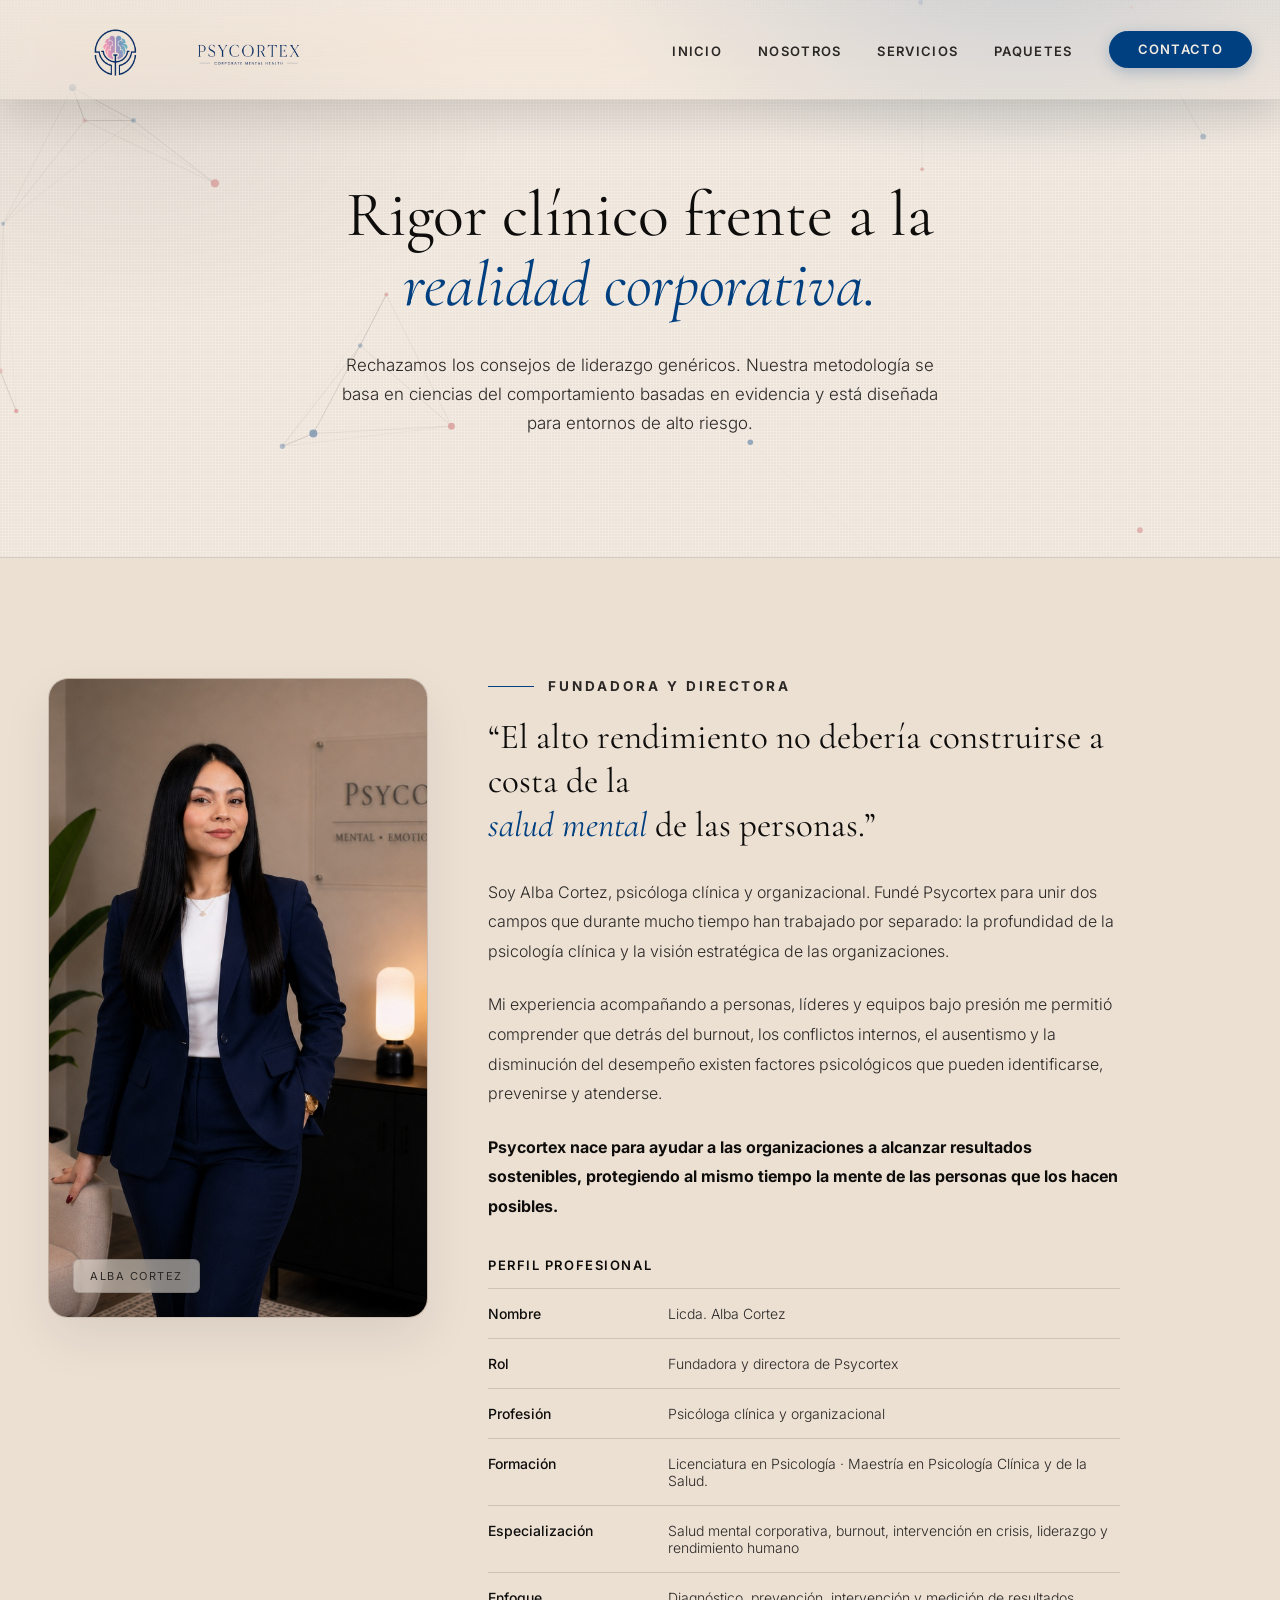
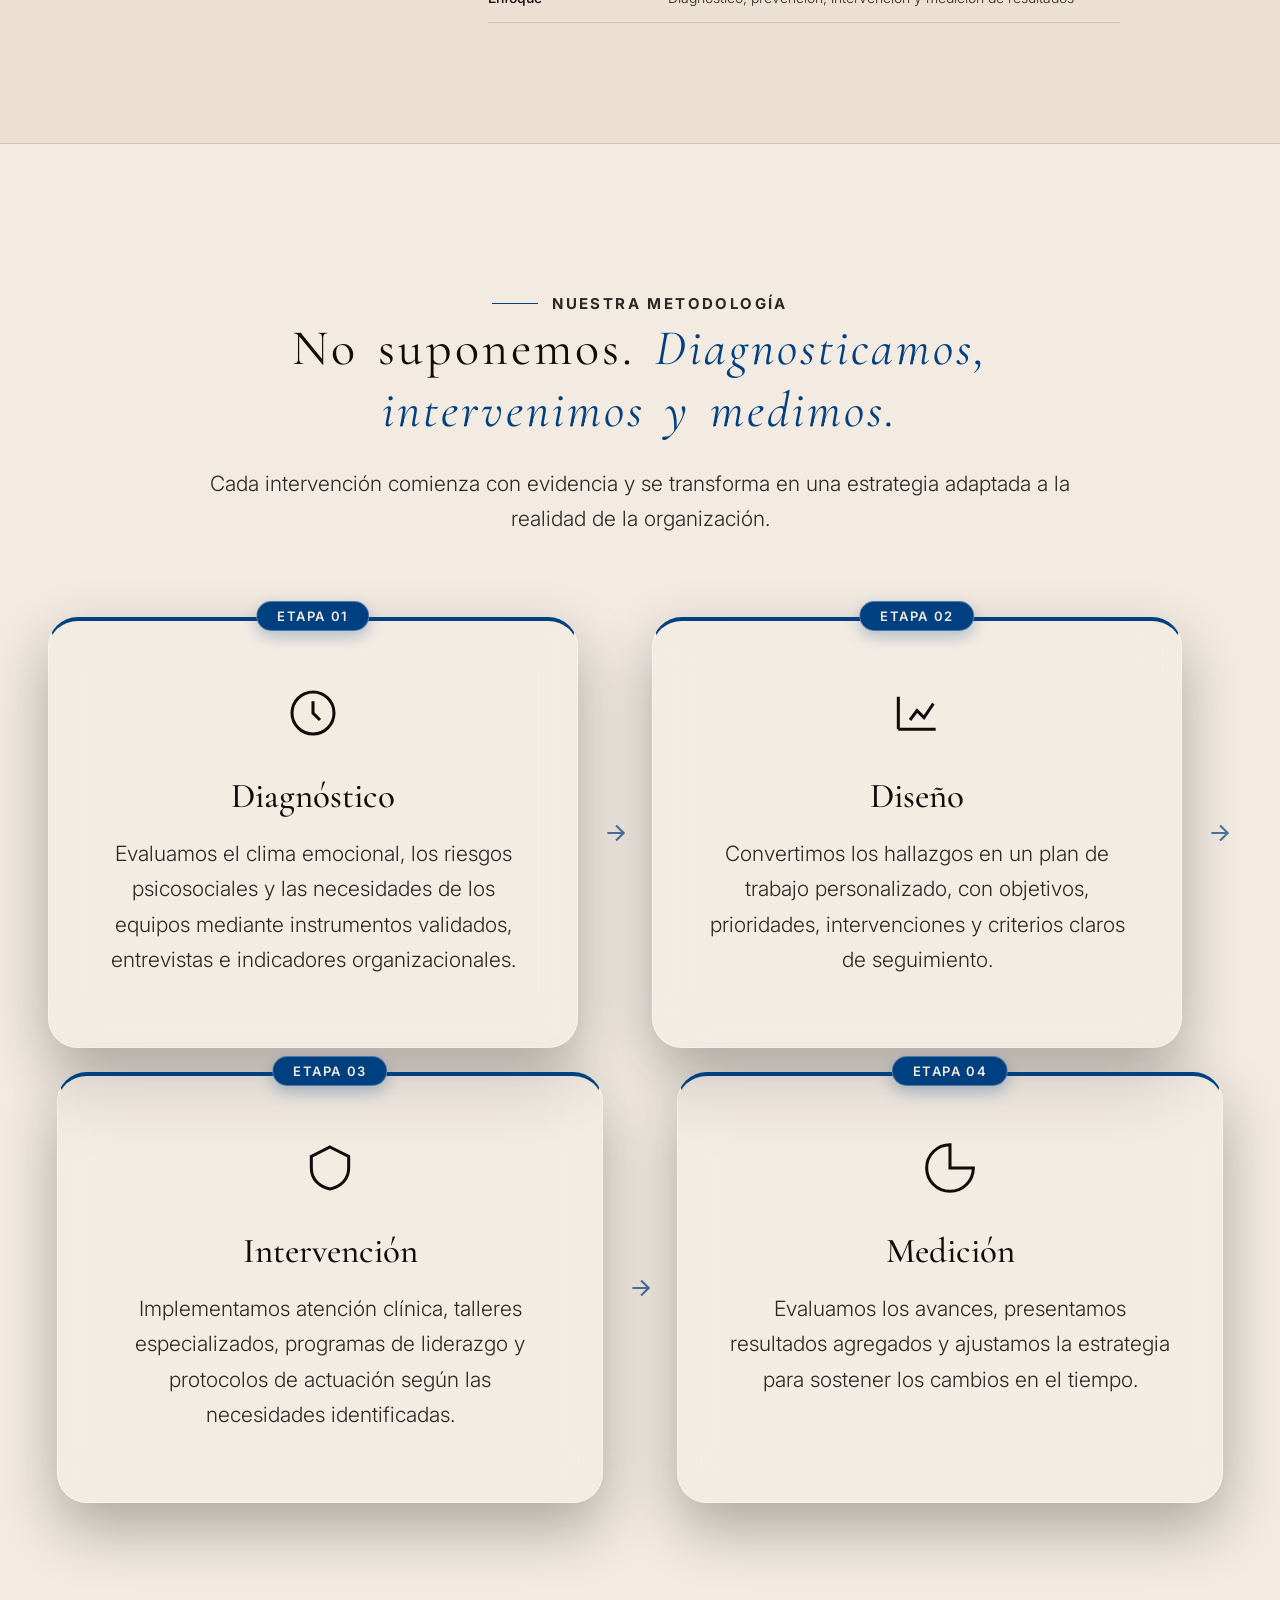
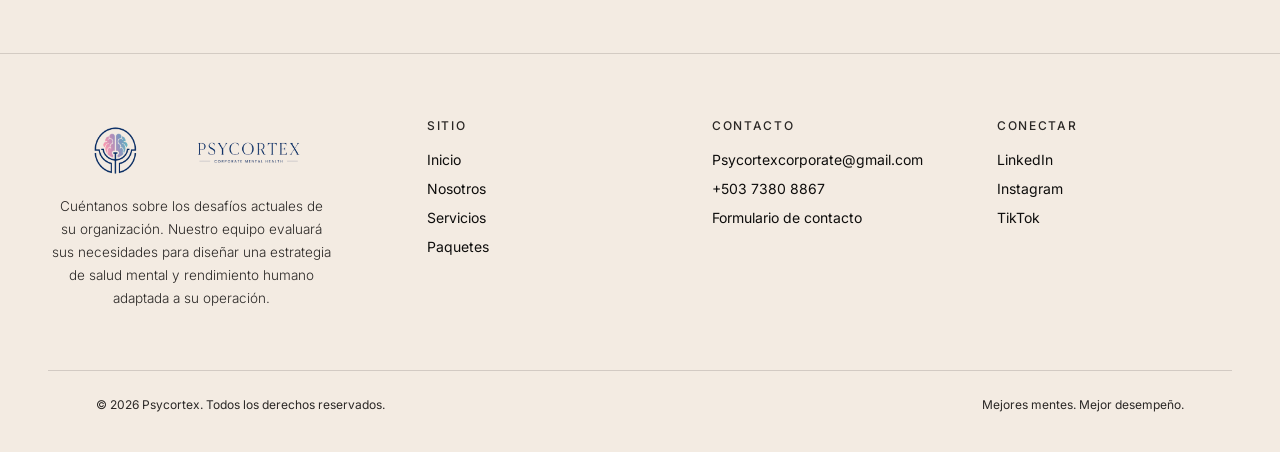
==== about.html @ 9f8f9a10 "Insert desktop line break so salud mental de las personas starts row 2 explicitly" ====
<!DOCTYPE html>
<html lang="en">
<head>
<meta charset="UTF-8">
<meta name="viewport" content="width=device-width, initial-scale=1.0">
<title>Nosotros | Psycortex</title>
<meta name="description" content="Conozca Psycortex, a nuestra fundadora, nuestras credenciales y nuestro enfoque clínico hacia la psicología del desempeño.">
<link rel="preconnect" href="https://fonts.googleapis.com">
<link rel="preconnect" href="https://fonts.gstatic.com" crossorigin>
<link href="https://fonts.googleapis.com/css2?family=Cormorant+Garamond:ital,wght@0,300;0,400;0,500;0,600;1,400&family=Inter:wght@300;400;500;600&display=swap" rel="stylesheet">
<link rel="stylesheet" href="assets/css/style.css?v=111">
<style>
  .philosophy-banner {
    padding: 180px 48px 120px;
    text-align: center;
    border-bottom: 1px solid var(--line);
  }
  .philosophy-banner h1 {
    font-family: 'Cormorant Garamond', serif;
    font-weight: 400;
    font-size: clamp(36px, 5vw, 64px);
    line-height: 1.1;
    max-width: 900px;
    margin: 0 auto 30px;
  }
  .philosophy-banner h1 em { color: var(--rose); font-style: italic; }
  .philosophy-banner p {
    font-size: 17px;
    line-height: 1.7;
    color: var(--ink-soft);
    font-weight: 300;
    max-width: 600px;
    margin: 0 auto;
  }
</style>
</head>
<body>

<div class="grain"></div>
<div class="field-glow"></div>
<canvas id="circuit"></canvas>

<!-- ============ NAV ============ -->
<nav>
  <a href="index.html" class="logo-mark">
    <img src="assets/img/logo-new.png" alt="Psycortex Logo" style="height: 90px; width: auto; margin: -23px -11px; flex-shrink: 0;">
    <img src="assets/img/logo-text.png" alt="Psycortex Text" style="height: 90px; width: auto; margin: -8px -11px -23px -30px;">
  </a>
  <button class="nav-toggle" id="navToggle" aria-label="Abrir menú" aria-expanded="false">
    <span></span>
    <span></span>
    <span></span>
  </button>
  <ul class="nav-links">
    <li><a href="index.html">Inicio</a></li>
    <li><a href="about.html">Nosotros</a></li>
    <li><a href="services.html">Servicios</a></li>
    <li><a href="packages.html">Paquetes</a></li>
    <li><a href="contact.html" class="nav-cta">Contacto</a></li>
  </ul>
</nav>

<!-- ============ HEADER ============ -->
<section class="philosophy-banner">
  <div class="wrap">
    <h1>Rigor clínico frente a la <br><em>realidad corporativa.</em></h1>
    <p>Rechazamos los consejos de liderazgo genéricos. Nuestra metodología se basa en ciencias del comportamiento basadas en evidencia y está diseñada para entornos de alto riesgo.</p>
  </div>
</section>

<!-- ============ CREDENTIALS / ABOUT ============ -->
<section class="credentials" id="about" style="background: var(--cream-deep); border-bottom: 1px solid var(--line);">
  <div class="wrap cred-grid">
    <div class="cred-portrait">
      <img src="assets/img/alba-cortez-about.jpg" alt="Alba Cortez">
      <span class="frame-label">Alba Cortez</span>
    </div>
    <div class="cred-copy">
      <div class="eyebrow"><div class="rule"></div><span>FUNDADORA Y DIRECTORA</span></div>
      <h2>“El alto rendimiento no debería construirse a costa de la<br class="desktop-only"> <em>salud mental</em> de las personas.”</h2>
      <p style="margin-bottom: 24px; font-size: 16px; line-height: 1.85; color: var(--ink-soft); font-weight: 300;">Soy Alba Cortez, psicóloga clínica y organizacional. Fundé Psycortex para unir dos campos que durante mucho tiempo han trabajado por separado: la profundidad de la psicología clínica y la visión estratégica de las organizaciones.</p>
      <p style="margin-bottom: 24px; font-size: 16px; line-height: 1.85; color: var(--ink-soft); font-weight: 300;">Mi experiencia acompañando a personas, líderes y equipos bajo presión me permitió comprender que detrás del burnout, los conflictos internos, el ausentismo y la disminución del desempeño existen factores psicológicos que pueden identificarse, prevenirse y atenderse.</p>
      <p style="margin-bottom: 35px; font-size: 16px; line-height: 1.85; color: var(--ink); font-weight: 600;"><strong>Psycortex nace para ayudar a las organizaciones a alcanzar resultados sostenibles, protegiendo al mismo tiempo la mente de las personas que los hacen posibles.</strong></p>
      <h5 style="margin: 30px 0 15px 0; font-size: 13px; letter-spacing: 0.12em; text-transform: uppercase; color: var(--ink); font-weight: 600;">Perfil profesional</h5>
      <div class="cred-list">
        <div class="cred-item"><span class="label">Nombre</span><span class="detail">Licda. Alba Cortez</span></div>
        <div class="cred-item"><span class="label">Rol</span><span class="detail">Fundadora y directora de Psycortex</span></div>
        <div class="cred-item"><span class="label">Profesión</span><span class="detail">Psicóloga clínica y organizacional</span></div>
        <div class="cred-item"><span class="label">Formación</span><span class="detail">Licenciatura en Psicología · Maestría en Psicología Clínica y de la Salud.</span></div>
        <div class="cred-item"><span class="label">Especialización</span><span class="detail">Salud mental corporativa, burnout, intervención en crisis, liderazgo y rendimiento humano</span></div>
        <div class="cred-item"><span class="label">Enfoque</span><span class="detail">Diagnóstico, prevención, intervención y medición de resultados</span></div>
      </div>
    </div>
  </div>
</section>

<!-- ============ APPROACH / METODOLOGÍA ============ -->
<section class="approach" id="approach">
  <div class="wrap">
    <div class="section-head">
      <div>
        <div class="eyebrow"><div class="rule"></div><span>NUESTRA METODOLOGÍA</span></div>
        <h2>No suponemos. <em>Diagnosticamos, intervenimos y medimos.</em></h2>
      </div>
      <p>Cada intervención comienza con evidencia y se transforma en una estrategia adaptada a la realidad de la organización.</p>
    </div>

    <div class="approach-grid">
      <div class="approach-card roadmap-card">
        <div class="roadmap-step-badge">ETAPA 01</div>
        <svg viewBox="0 0 24 24" fill="none" stroke="currentColor" stroke-width="1.3"><circle cx="12" cy="12" r="9"/><path d="M12 7v5l3 3"/></svg>
        <h3>Diagnóstico</h3>
        <p>Evaluamos el clima emocional, los riesgos psicosociales y las necesidades de los equipos mediante instrumentos validados, entrevistas e indicadores organizacionales.</p>
      </div>

      <div class="roadmap-connector">
        <svg viewBox="0 0 24 24" fill="none" stroke="currentColor" stroke-width="2"><path d="M5 12h14M13 5l7 7-7 7"/></svg>
      </div>

      <div class="approach-card roadmap-card">
        <div class="roadmap-step-badge">ETAPA 02</div>
        <svg viewBox="0 0 24 24" fill="none" stroke="currentColor" stroke-width="1.3"><path d="M4 19V5M4 19h16M9 15l3-4 3 3 4-6"/></svg>
        <h3>Diseño</h3>
        <p>Convertimos los hallazgos en un plan de trabajo personalizado, con objetivos, prioridades, intervenciones y criterios claros de seguimiento.</p>
      </div>

      <div class="roadmap-connector">
        <svg viewBox="0 0 24 24" fill="none" stroke="currentColor" stroke-width="2"><path d="M5 12h14M13 5l7 7-7 7"/></svg>
      </div>

      <div class="approach-card roadmap-card">
        <div class="roadmap-step-badge">ETAPA 03</div>
        <svg viewBox="0 0 24 24" fill="none" stroke="currentColor" stroke-width="1.3"><path d="M12 3l8 4v5c0 5-3.5 8-8 9-4.5-1-8-4-8-9V7l8-4z"/></svg>
        <h3>Intervención</h3>
        <p>Implementamos atención clínica, talleres especializados, programas de liderazgo y protocolos de actuación según las necesidades identificadas.</p>
      </div>

      <div class="roadmap-connector">
        <svg viewBox="0 0 24 24" fill="none" stroke="currentColor" stroke-width="2"><path d="M5 12h14M13 5l7 7-7 7"/></svg>
      </div>

      <div class="approach-card roadmap-card">
        <div class="roadmap-step-badge">ETAPA 04</div>
        <svg viewBox="0 0 24 24" fill="none" stroke="currentColor" stroke-width="1.3"><path d="M22 12A10 10 0 1 1 12 2v10z"/></svg>
        <h3>Medición</h3>
        <p>Evaluamos los avances, presentamos resultados agregados y ajustamos la estrategia para sostener los cambios en el tiempo.</p>
      </div>
    </div>
  </div>
</section>

<!-- ============ FOOTER ============ -->
<footer>
    <div class="footer-grid">
      <div class="footer-brand">
        <a href="index.html" class="logo-mark">
          <img src="assets/img/logo-new.png" alt="Psycortex Logo" style="height: 90px; width: auto; margin: -23px -11px; flex-shrink: 0;">
          <img src="assets/img/logo-text.png" alt="Psycortex Text" style="height: 90px; width: auto; margin: -8px -11px -23px -30px;">
        </a>
        <p>Cuéntanos sobre los desafíos actuales de su organización. Nuestro equipo evaluará sus necesidades para diseñar una estrategia de salud mental y rendimiento humano adaptada a su operación.</p>
      </div>
      <div class="footer-col">
        <h5>Sitio</h5>
        <a href="index.html">Inicio</a>
        <a href="about.html">Nosotros</a>
        <a href="services.html">Servicios</a>
        <a href="packages.html">Paquetes</a>
      </div>
      <div class="footer-col">
        <h5>Contacto</h5>
        <a href="mailto:Psycortexcorporate@gmail.com">Psycortexcorporate@gmail.com</a>
        <a href="tel:+50373808867">+503 7380 8867</a>
        <a href="contact.html">Formulario de contacto</a>
      </div>
      <div class="footer-col">
        <h5>Conectar</h5>
        <a href="#">LinkedIn</a>
        <a href="#">Instagram</a>
        <a href="#">TikTok</a>
      </div>
    </div>
  <div class="footer-bottom wrap">
    <span>© 2026 Psycortex. Todos los derechos reservados.</span>
    <span>Mejores mentes. Mejor desempeño.</span>
  </div>
</footer>

<script src="assets/js/main.js?v=111"></script>
</body>
</html>
---- assets/css/style.css ----
:root{
    --cream:#F3EBE2;
    --cream-deep:#ECE0D3;
    --ink:#0E0D0C;
    --ink-soft:#2A2725;
    --rose:#004080;
    --rose-soft:#296299;
    --line:rgba(14,13,12,0.14);
    --glass:rgba(243,235,226,0.55);
    --glass-dark:rgba(14,13,12,0.62);
  }

  *{margin:0;padding:0;box-sizing:border-box;}

  html{scroll-behavior:smooth;}

  body{
    background:var(--cream);
    color:var(--ink);
    font-family:'Inter', sans-serif;
    overflow-x:hidden;
    position:relative;
  }

  @media (prefers-reduced-motion: reduce){
    *{animation-duration:0.01ms !important; animation-iteration-count:1 !important; transition-duration:0.01ms !important; scroll-behavior:auto !important;}
  }

  /* ---------- Texture / background field ---------- */
  .grain{
    position:fixed; inset:0; z-index:0; pointer-events:none; opacity:0.5;
    background-image:radial-gradient(circle at 1px 1px, rgba(14,13,12,0.05) 1px, transparent 0);
    background-size:3px 3px;
  }

  .field-glow{
    position:fixed; inset:0; z-index:0; pointer-events:none;
    background:
      radial-gradient(ellipse 60% 40% at 80% -5%, rgba(0,64,128,0.18), transparent 60%),
      radial-gradient(ellipse 50% 35% at 10% 15%, rgba(14,13,12,0.05), transparent 60%);
  }

  /* ---------- Neural circuit signature canvas ---------- */
  #circuit{
    position:absolute; top:0; left:0; width:100vw; height:100%; z-index:1; pointer-events:none;
  }

  /* ---------- Nav ---------- */
  nav, .site-header{
    position:fixed; top:0; left:0; right:0; z-index:50;
    display:flex; align-items:center; justify-content:space-between;
    padding:20px 28px 20px 48px;
    background:rgba(243, 235, 226, 0.15); /* Sleek transparent tint */
    backdrop-filter:blur(24px) saturate(150%);
    -webkit-backdrop-filter:blur(24px) saturate(150%);
    border-bottom:1px solid rgba(14,13,12,0.08); /* Fainter border */
    box-shadow:0 15px 40px rgba(14,13,12,0.15);
    transition:padding 0.4s ease, background 0.4s ease;
  }

  .logo-mark{
    display:flex; align-items:center; gap:12px;
    font-family:'Cormorant Garamond', serif;
    font-size:23px;
    letter-spacing:0.04em;
    text-decoration:none;
    color:inherit;
    cursor:pointer;
  }
  .logo-mark svg{width:34px; height:34px; flex-shrink:0;}
  .logo-mark .b1{color:var(--ink); font-weight:500;}
  .logo-mark .b2{color:var(--rose); font-weight:500;}

  .nav-links{
    display:flex; gap:36px; align-items:center;
    list-style:none;
    margin-left:auto;
    position:relative;
    left:auto;
    transform:none;
  }
  .nav-links a{
    color:var(--ink-soft);
    text-decoration:none;
    font-size:13px;
    letter-spacing:0.1em;
    text-transform:uppercase;
    font-weight:600;
    position:relative;
    padding-bottom:6px;
    transition:color 0.4s ease;
  }
  .nav-links a::after{
    content:'';
    position:absolute; left:0; right:0; bottom:0; height:1px;
    background:var(--rose);
    transform:scaleX(0);
    transform-origin:right;
    transition:transform 0.4s cubic-bezier(0.4, 0, 0.2, 1);
  }
  .nav-links a:hover{color:var(--ink);}
  .nav-links a:hover::after{
    transform:scaleX(1);
    transform-origin:left;
  }

  .nav-cta{
    border:1px solid var(--rose);
    border-radius:100px;
    padding:11px 28px !important;
    font-size:13px;
    letter-spacing:0.12em;
    text-transform:uppercase;
    font-weight:600;
    color:var(--cream) !important;
    text-decoration:none;
    transition:all 0.35s ease;
    background:var(--rose);
    display:inline-flex !important;
    align-items:center !important;
    justify-content:center !important;
    text-align:center !important;
    line-height:1 !important;
    box-shadow:0 4px 15px rgba(0, 64, 128, 0.25);
  }
  .nav-links a.nav-cta{
    padding-bottom:11px !important;
  }
  .nav-links a.nav-cta:hover{
    background:transparent !important;
    color:var(--rose) !important;
    border-color:var(--rose) !important;
    transform:translateY(-1px);
    box-shadow:none !important;
  }
  .nav-links a.nav-cta::after{display:none;}

  /* Mobile Toggle Button */
  .nav-toggle {
    display: none;
    background: transparent;
    border: none;
    cursor: pointer;
    padding: 8px;
    margin-left: auto;
    z-index: 60;
    width: 44px;
    height: 44px;
    flex-direction: column;
    justify-content: center;
    align-items: center;
    gap: 5px;
    border-radius: 8px;
    transition: background 0.3s ease;
  }
  .nav-toggle:hover, .nav-toggle:focus-visible {
    background: rgba(14, 13, 12, 0.05);
    outline: none;
  }
  .nav-toggle span {
    display: block;
    width: 24px;
    height: 2px;
    background-color: var(--ink);
    border-radius: 2px;
    transition: transform 0.3s ease, opacity 0.3s ease;
  }
  .nav-toggle.is-active span:nth-child(1) {
    transform: translateY(7px) rotate(45deg);
  }
  .nav-toggle.is-active span:nth-child(2) {
    opacity: 0;
  }
  .nav-toggle.is-active span:nth-child(3) {
    transform: translateY(-7px) rotate(-45deg);
  }

  .mobile-only {
    display: none !important;
  }
  .desktop-only {
    display: block !important;
  }

  /* ---------- Hero ---------- */
  .hero{
    padding:160px 48px 100px;
    min-height:100vh;
    display:flex;
    align-items:center;
    position:relative;
    overflow:hidden;
    border-bottom:1px solid var(--line);
  }
  .hero-cutout{
    position:absolute;
    bottom:0;
    right:-1%;
    height:102%;
    z-index:3;
    pointer-events:none;
    opacity:0;
    animation:riseIn 1.4s 0.2s ease forwards;
    object-fit:contain;
    filter:drop-shadow(-30px 20px 50px rgba(0, 0, 0, 0.35));
  }

  .hero-inner{
    max-width:1850px;
    margin:0 auto;
    width:100%;
    position:relative;
    z-index:2;
  }
  .eyebrow{
    display:flex; align-items:center; gap:14px;
    margin-bottom:28px;
    opacity:0;
    animation:riseIn 1s 0.2s ease forwards;
  }
  .eyebrow .rule{width:46px; height:1px; background:var(--rose);}
  .eyebrow span{
    font-size:13.5px; letter-spacing:0.22em; text-transform:uppercase;
    color:var(--ink-soft); font-weight:700;
  }

  .hero h1{
    font-family:'Cormorant Garamond', serif;
    font-weight:400;
    font-size:clamp(31px, 4.6vw, 62px);
    line-height:1.15;
    letter-spacing:-0.01em;
    max-width:990px;
    opacity:0;
    animation:riseIn 1.1s 0.4s ease forwards;
  }
  .hero h1 em{
    font-style:italic;
    font-weight:400;
    color:var(--rose);
    position:relative;
  }

  .hero-sub{
    margin-top:30px;
    max-width:560px;
    font-size:18px;
    line-height:1.7;
    color:var(--ink-soft);
    font-weight:300;
    opacity:0;
    animation:riseIn 1.1s 0.65s ease forwards;
  }

  .hero-actions{
    margin-top:72px;
    display:flex;
    gap:20px;
    align-items:center;
    opacity:0;
    animation:riseIn 1.1s 0.85s ease forwards;
  }

  .btn-primary{
    background:var(--rose);
    color:var(--cream);
    padding:14px 28px;
    font-size:12px;
    letter-spacing:0.12em;
    text-transform:uppercase;
    font-weight:500;
    text-decoration:none;
    border:1px solid var(--rose);
    border-radius:100px;
    transition:all 0.4s cubic-bezier(.4,0,.2,1);
    position:relative;
    overflow:hidden;
    text-align:center !important;
    display:inline-flex !important;
    flex-direction:column !important;
    align-items:center !important;
    justify-content:center !important;
    line-height:1.35 !important;
  }
  .btn-primary span{
    display:block !important;
    text-align:center !important;
    width:100% !important;
    margin:0 auto !important;
  }
  .btn-primary:hover{
    background:transparent;
    color:var(--rose);
  }

  .btn-ghost{
    display:flex; align-items:center; gap:10px;
    color:var(--ink);
    text-decoration:none;
    font-size:12px;
    letter-spacing:0.08em;
    text-transform:uppercase;
    font-weight:500;
    border-bottom:1px solid transparent;
    padding-bottom:4px;
    transition:border-color 0.3s ease;
  }
  .btn-ghost:hover{border-color:var(--ink);}
  .btn-ghost svg{width:12px; height:12px;}

  @keyframes riseIn{
    from{opacity:0; transform:translateY(22px);}
    to{opacity:1; transform:translateY(0);}
  }

  /* floating glass stat card */
  .float-card{
    position:absolute;
    right:calc(140px + 10vw);
    top:60px;
    width:308px;
    padding:33px 31px;
    background:rgba(255, 255, 255, 0.05);
    backdrop-filter:blur(24px);
    -webkit-backdrop-filter:blur(24px);
    border:1px solid rgba(255, 255, 255, 0.4);
    border-radius:20px;
    box-shadow:0 30px 60px -20px rgba(14,13,12,0.18);
    opacity:0;
    animation:riseIn 1.2s 1s ease forwards, hover 7s 2.2s ease-in-out infinite;
  }
  @keyframes hover{
    0%,100%{transform:translateY(0);}
    50%{transform:translateY(-10px);}
  }
  .float-card .stat-num{
    font-family:'Cormorant Garamond', serif;
    font-size:46px;
    color:var(--rose);
    line-height:1;
  }
  .float-card .stat-num span{color:var(--ink);}
  .float-card .stat-label{
    margin-top:10px;
    font-size:12px;
    letter-spacing:0.08em;
    color:var(--ink-soft);
    line-height:1.5;
  }
  .float-card .stat-rule{
    width:100%; height:1px; background:var(--line); margin:18px 0;
  }

  .scroll-cue{
    position:absolute;
    bottom:-10px;
    left:0;
    display:flex; align-items:center; gap:12px;
    opacity:0;
    animation:riseIn 1s 1.3s ease forwards;
  }
  .scroll-cue .line{
    width:1px; height:46px;
    background:linear-gradient(to bottom, var(--ink), transparent);
    position:relative;
    overflow:hidden;
  }
  .scroll-cue .line::after{
    content:'';
    position:absolute; left:0; top:-100%; width:100%; height:60%;
    background:var(--rose);
    animation:drip 2.4s ease-in-out infinite;
  }
  @keyframes drip{
    0%{top:-60%;} 100%{top:100%;}
  }
  .scroll-cue span{
    font-size:11px; letter-spacing:0.15em; text-transform:uppercase; color:var(--ink-soft);
  }

  /* ---------- Section shared ---------- */
  section{position:relative; z-index:2;}
  .wrap{max-width:1280px; margin:0 auto; padding:0 48px; position:relative; z-index:2;}

  .section-head{
    display:flex;
    flex-direction:column;
    align-items:center;
    text-align:center;
    gap:24px;
    margin:0 auto 80px;
    max-width: 860px;
  }
  .section-head .eyebrow{margin-bottom:4px; animation:none; opacity:1; justify-content:center;}
  .section-head h2{
    font-family:'Cormorant Garamond', serif;
    font-weight:400;
    font-size:clamp(34px, 4.5vw, 54px);
    line-height:1.3;
    letter-spacing:0.06em;
    word-spacing:0.1em;
    margin: 0;
  }
  .section-head h2 em{color:var(--rose); font-style:italic;}
  .section-head p{ max-width:700px; font-size:17px; color:var(--ink-soft); line-height:1.75; font-weight:300; margin:0 auto;}
  @media (max-width:860px){
    .section-head{align-items:center; text-align:center;}
    .section-head p{text-align:center;}
  }

  /* ---------- Trust strip ---------- */
  .trust{
    padding:90px 0 50px;
    border-bottom:1px solid var(--line);
  }
  .trust-row{
    display:flex; flex-direction:column; align-items:flex-start; gap:12px;
    margin-top:100px;
    opacity:0;
    animation:riseIn 1s 0.6s ease forwards;
  }
  .trust-label{
    font-size:11px; letter-spacing:0.12em; text-transform:uppercase; font-weight:600; color:var(--ink-soft);
  }
  .trust-marks{
    display:flex; align-items:center; gap:16px; flex-wrap:wrap;
    opacity:0.75;
  }
  .trust-marks span{
    font-family:'Cormorant Garamond', serif;
    font-size:16px; letter-spacing:0.04em; color:var(--ink-soft);
  }
  .trust-marks .dot{
    font-family:'Inter', sans-serif;
    font-size:12px; color:var(--rose); opacity:0.6;
  }

  /* Industry Marquee Ribbon */
  .industry-ribbon {
    width: 100%;
    max-width: 860px;
    overflow: hidden;
    position: relative;
    padding: 14px 0;
    margin-top: 10px;
    background: rgba(14, 13, 12, 0.03);
    border-top: 1px solid rgba(14, 13, 12, 0.08);
    border-bottom: 1px solid rgba(14, 13, 12, 0.08);
    border-radius: 8px;
    -webkit-mask-image: linear-gradient(to right, transparent, black 10%, black 90%, transparent);
    mask-image: linear-gradient(to right, transparent, black 10%, black 90%, transparent);
  }

  .ribbon-track {
    display: flex;
    width: max-content;
    animation: ribbonMarquee 25s linear infinite;
  }

  .ribbon-track:hover {
    animation-play-state: paused;
  }

  .ribbon-group {
    display: flex;
    align-items: center;
    gap: 24px;
    padding-right: 24px;
    white-space: nowrap;
  }

  .ribbon-group span {
    font-family: 'Cormorant Garamond', serif;
    font-size: 17.5px;
    letter-spacing: 0.04em;
    color: var(--ink-soft);
    font-weight: 500;
  }

  .ribbon-group .dot {
    font-family: 'Inter', sans-serif;
    font-size: 13px;
    color: var(--rose);
    opacity: 0.7;
  }

  @keyframes ribbonMarquee {
    0% { transform: translateX(0); }
    100% { transform: translateX(-50%); }
  }

  /* ---------- Approach / philosophy ---------- */
  .approach{
    padding:150px 0;
    background:transparent;
  }
  .approach .wrap {
    max-width: 1890px;
  }

  .approach .section-head h2 {
    font-size: 50px;
    line-height: 1.25;
  }

  .approach .section-head p {
    font-size: 21px;
    line-height: 1.7;
    max-width: 945px;
  }

  .approach .eyebrow span {
    font-size: 15px;
    letter-spacing: 0.16em;
  }

  .approach-grid{
    display:flex;
    flex-wrap:wrap;
    justify-content:center;
    gap:24px;
    align-items:stretch;
  }
  @media (max-width:1024px){
    .approach-grid{flex-direction:column; align-items:center;}
  }

  .roadmap-card {
    border-top: 4px solid var(--rose) !important;
    position: relative;
    padding-top: 64px !important;
  }

  .roadmap-step-badge {
    position: absolute;
    top: -20px;
    left: 50%;
    transform: translateX(-50%);
    background: #004080;
    color: #F3EBE2;
    padding: 6px 20px;
    border-radius: 20px;
    font-size: 13px;
    font-weight: 600;
    letter-spacing: 0.12em;
    box-shadow: 0 6px 16px rgba(0, 64, 128, 0.28);
    white-space: nowrap;
    border: 1px solid rgba(255,255,255,0.3);
  }

  .roadmap-connector {
    display: flex;
    align-items: center;
    justify-content: center;
    color: var(--rose);
    opacity: 0.7;
    flex-shrink: 0;
    align-self: center;
  }
  .roadmap-connector svg {
    width: 26px;
    height: 26px;
  }
  @media (max-width: 1024px) {
    .roadmap-connector {
      transform: rotate(90deg);
      margin: 10px 0;
    }
  }

  .approach-card{
    background:rgba(255, 255, 255, 0.05);
    backdrop-filter:blur(24px);
    -webkit-backdrop-filter:blur(24px);
    border:1px solid rgba(255, 255, 255, 0.4);
    border-radius:30px;
    padding:70px 52px;
    position:relative;
    box-shadow:0 25px 60px rgba(14,13,12,0.3);
    transition:background 0.45s ease, box-shadow 0.45s ease, transform 0.45s ease;
    animation:hover 6s ease-in-out infinite;
    flex: 1 1 380px;
    max-width: 546px;
    text-align: center;
  }

  .approach-card:hover{
    background:rgba(255, 255, 255, 0.1);
    box-shadow:0 35px 80px rgba(14,13,12,0.45);
  }

  .approach-card .num{
    font-family:'Cormorant Garamond', serif;
    font-size:21px;
    letter-spacing:0.12em;
    color:var(--rose);
    margin-bottom:40px;
    display:block;
  }
  .approach-card svg{
    width:56px; height:56px;
    margin:0 auto 34px;
    display:block;
    stroke:var(--ink);
  }
  .approach-card h3{
    font-family:'Cormorant Garamond', serif;
    font-weight:500;
    font-size:35px;
    margin-bottom:19px;
  }
  .approach-card p{
    font-size:21px;
    line-height:1.68;
    color:var(--ink-soft);
    font-weight:300;
  }

  /* ---------- Services (glass panels over circuit) ---------- */
  .services{
    padding:85px 0;
    position:relative;
    background:#051326;
    border-top:1px solid rgba(243,235,226,0.12);
    border-bottom:1px solid rgba(243,235,226,0.12);
    color:var(--cream);
    overflow:hidden;
  }
  .services::before{
    content:'';
    position:absolute; inset:0;
    background:radial-gradient(ellipse 70% 60% at 50% 10%, rgba(15, 60, 110, 0.4), transparent 75%);
    pointer-events:none;
    z-index:0;
  }
  .services::after{
    content:'';
    position:absolute;
    top:0; left:-100%; width:40%; height:100%;
    background: linear-gradient(to right, rgba(255,255,255,0), rgba(255,255,255,0.06), rgba(255,255,255,0));
    animation: shineSweep 15s infinite;
    pointer-events: none;
    z-index: 0;
  }
  @keyframes shineSweep {
    0% { left: -100%; }
    40% { left: 200%; }
    100% { left: 200%; }
  }
  .services .section-head{margin-bottom:36px;}
  .services .section-head h2{color:var(--cream);}
  .services .section-head p{color:rgba(243,235,226,0.6);}
  .services .eyebrow span{color:rgba(243,235,226,0.7);}

  .services-grid {
    display: block;
  }

  .service-list{
    display: grid;
    grid-template-columns: 1fr 1fr;
    border:1px solid rgba(243,235,226,0.16);
    border-radius:20px;
    overflow:hidden;
  }
  .service-row{
    display:grid;
    grid-template-columns:64px 1fr 90px;
    align-items:center;
    gap:36px;
    padding:34px 28px;
    border-bottom:1px solid rgba(243,235,226,0.16);
    background:rgba(243,235,226,0.03);
    backdrop-filter:blur(10px);
    transition:background 0.4s ease, padding-left 0.4s ease;
    cursor:default;
  }
  .service-row:hover{
    background:rgba(243,235,226,0.07);
    padding-left:40px;
  }
  .service-row{
    border-right: 1px solid rgba(243,235,226,0.16);
  }
  .service-row:nth-child(even){
    border-right: none;
  }
  .service-row:nth-last-child(-n+2){
    border-bottom: none;
  }
  .service-row .idx{
    font-family:'Cormorant Garamond', serif;
    color:var(--rose-soft);
    font-size:15px;
  }
  .service-row h4{
    font-family:'Cormorant Garamond', serif;
    font-weight:500;
    font-size:23px;
  }

  /* Pillars Grid (4 Pillars) */
  .pillars-grid {
    display: grid;
    grid-template-columns: 1fr 1fr;
    gap: 20px;
    margin-top: 24px;
  }
  @media (max-width: 860px) {
    .pillars-grid { grid-template-columns: 1fr; }
  }

  .pillar-card {
    display: grid;
    grid-template-columns: 36px 1fr 24px;
    align-items: flex-start;
    gap: 16px;
    padding: 26px 26px;
    background: rgba(243, 235, 226, 0.04);
    border: 1px solid rgba(243, 235, 226, 0.14);
    border-radius: 16px;
    backdrop-filter: blur(12px);
    -webkit-backdrop-filter: blur(12px);
    text-decoration: none;
    color: var(--cream);
    transition: all 0.4s cubic-bezier(.4,0,.2,1);
    position: relative;
    overflow: hidden;
  }

  .pillar-card:hover {
    background: rgba(243, 235, 226, 0.08);
    border-color: var(--rose-soft);
    transform: translateY(-4px);
    box-shadow: 0 20px 40px rgba(0, 0, 0, 0.4);
  }

  .pillar-num {
    font-family: 'Cormorant Garamond', serif;
    font-size: 20px;
    color: var(--rose);
    font-weight: 500;
    line-height: 1;
    margin-top: 4px;
  }

  .pillar-content h4 {
    font-family: 'Cormorant Garamond', serif;
    font-size: 22px;
    font-weight: 400;
    color: var(--cream);
    margin-bottom: 10px;
    line-height: 1.25;
  }

  .pillar-content p {
    font-size: 14px;
    line-height: 1.65;
    color: rgba(243, 235, 226, 0.7);
    font-weight: 300;
    margin: 0;
  }

  .pillar-card .arrow {
    width: 18px;
    height: 18px;
    stroke: var(--rose);
    opacity: 0.6;
    margin-top: 6px;
    transition: transform 0.3s ease, opacity 0.3s ease, stroke 0.3s ease;
  }

  .pillar-card:hover .arrow {
    transform: translateX(5px);
    opacity: 1;
    stroke: var(--cream);
  }

  /* Process Flow Pipeline Component */
  .process-flow-bar {
    margin-top: 40px;
    padding: 22px 32px;
    background: rgba(255, 255, 255, 0.05);
    border: 1px solid rgba(255, 255, 255, 0.18);
    border-radius: 20px;
    backdrop-filter: blur(20px);
    -webkit-backdrop-filter: blur(20px);
    box-shadow: 0 20px 50px rgba(0, 0, 0, 0.4), inset 0 1px 0 rgba(255, 255, 255, 0.15);
    display: flex;
    flex-direction: column;
    align-items: center;
    gap: 16px;
    position: relative;
    overflow: hidden;
  }

  .process-flow-bar::before {
    content: '';
    position: absolute;
    top: 0; left: 0; right: 0; height: 2px;
    background: linear-gradient(90deg, transparent, var(--rose-soft), #4A90E2, var(--cream), transparent);
    animation: flowGlow 6s ease-in-out infinite;
  }

  @keyframes flowGlow {
    0%, 100% { opacity: 0.4; }
    50% { opacity: 1; }
  }

  .process-flow-label {
    font-size: 11px;
    letter-spacing: 0.18em;
    text-transform: uppercase;
    color: rgba(243, 235, 226, 0.65);
    font-weight: 600;
  }

  .process-flow-steps {
    display: flex;
    align-items: center;
    justify-content: space-between;
    width: 100%;
    max-width: 900px;
    gap: 12px;
  }
  @media (max-width: 768px) {
    .process-flow-steps { flex-wrap: wrap; justify-content: center; gap: 16px; }
    .process-connector { display: none; }
  }

  .process-step {
    display: flex;
    align-items: center;
    gap: 10px;
    padding: 10px 20px;
    background: rgba(255, 255, 255, 0.06);
    border: 1px solid rgba(255, 255, 255, 0.15);
    border-radius: 100px;
    transition: all 0.35s ease;
  }

  .process-step:hover {
    background: rgba(255, 255, 255, 0.14);
    border-color: var(--cream);
    transform: translateY(-2px);
    box-shadow: 0 10px 25px rgba(0, 64, 128, 0.4);
  }

  .process-step .step-num {
    font-family: 'Cormorant Garamond', serif;
    font-size: 15px;
    font-weight: 600;
    color: #4A90E2;
    background: rgba(0, 64, 128, 0.25);
    padding: 2px 8px;
    border-radius: 50px;
    border: 1px solid rgba(41, 98, 153, 0.4);
  }

  .process-step .step-name {
    font-family: 'Cormorant Garamond', serif;
    font-size: 19px;
    font-weight: 500;
    letter-spacing: 0.03em;
    color: var(--cream);
  }

  .process-connector {
    display: flex;
    align-items: center;
    justify-content: center;
    color: #4A90E2;
    opacity: 0.7;
  }

  .process-connector svg {
    width: 16px;
    height: 16px;
  }
  .service-row p{
    font-size:14px;
    line-height:1.7;
    color:rgba(243,235,226,0.6);
    font-weight:300;
  }
  .service-row .arrow{
    justify-self:end;
    width:18px; height:18px;
    stroke:rgba(243,235,226,0.5);
    transition:transform 0.4s ease, stroke 0.4s ease;
  }
  .service-row:hover .arrow{transform:translateX(6px); stroke:var(--rose-soft);}
  @media (max-width:900px){
    .service-list { grid-template-columns: 1fr; }
    .service-row { border-right: none !important; border-bottom: 1px solid rgba(243,235,226,0.16) !important; }
    .service-row:last-child { border-bottom: none !important; }
  }
  @media (max-width:760px){
    .service-row{grid-template-columns:40px 1fr; row-gap:10px;}
    .service-row p{grid-column:2; }
    .service-row .arrow{display:none;}
  }

  /* ---------- Method / process timeline ---------- */
  .method{padding:130px 0;}

  .timeline{
    position:relative;
    margin-top:30px;
  }
  .timeline::before{
    content:'';
    position:absolute;
    left:0; right:0; top:50%;
    height:1px;
    background:var(--line);
  }
  .timeline-track{
    display:grid;
    grid-template-columns:repeat(4, 1fr);
    gap:24px;
  }
  @media (max-width:900px){
    .timeline-track{grid-template-columns:1fr; gap:46px;}
    .timeline::before{left:18px; top:0; bottom:0; right:auto; width:1px; height:auto;}
  }

  .stage{
    position:relative;
    padding-top:46px;
  }
  @media (max-width:900px){ .stage{padding-top:0; padding-left:50px;} }

  .stage .dot{
    position:absolute; top:calc(50% - 5px); left:0;
    width:10px; height:10px;
    border-radius:50%;
    background:var(--cream);
    border:1px solid var(--ink);
    transform:translateY(-50%);
  }
  @media (max-width:900px){
    .stage .dot{top:6px; left:13px; transform:none;}
  }
  .stage.active .dot{background:var(--rose); border-color:var(--rose);}

  .stage .stage-num{
    font-family:'Cormorant Garamond', serif;
    font-size:13px; color:var(--rose); letter-spacing:0.08em;
    display:block; margin-bottom:14px;
  }
  .stage h4{
    font-family:'Cormorant Garamond', serif;
    font-size:21px; font-weight:500; margin-bottom:10px;
  }
  .stage p{
    font-size:14px; line-height:1.7; color:var(--ink-soft); font-weight:300;
  }

  /* ---------- Credentials / about ---------- */
  .credentials{padding:120px 0;}
  .cred-grid{
    display:grid;
    grid-template-columns:380px 1fr;
    gap:60px;
    align-items:start;
    transform: none !important;
    max-width: 1280px;
    margin: 0 auto;
  }
  @media (max-width:900px){
    .cred-grid{grid-template-columns:1fr !important; gap:32px !important; transform: none !important; margin: 0 !important; width: 100% !important; padding: 0 20px !important;}
    .cred-copy{padding-right:0 !important; max-width:100% !important;}
  }

  .cred-portrait{
    position:relative;
    background:linear-gradient(160deg, var(--cream-deep), #DCC8B5);
    border:1px solid var(--line);
    display:flex; align-items:center; justify-content:center;
    overflow:hidden;
    border-radius:20px;
    width: 100%;
    max-width: 380px;
    margin: 0;
    height: 640px !important;
    aspect-ratio: auto !important;
    box-shadow: 0 20px 50px rgba(14, 13, 12, 0.08);
  }
  .cred-portrait .frame-label{
    position:absolute; bottom:24px; left:24px;
    font-size:11px; letter-spacing:0.14em; text-transform:uppercase;
    color:var(--ink-soft);
    background:var(--glass);
    backdrop-filter:blur(10px);
    padding:9px 16px;
    border:1px solid var(--line);
    border-radius:6px;
  }
  .cred-portrait svg{width:40%; opacity:0.5;}
  .cred-portrait img{width:100%; height:100%; object-fit:cover; object-position:center top; opacity:1;}

  .cred-copy {
    width: 100%;
    padding-right: 15%;
    box-sizing: border-box;
  }
  .cred-copy .eyebrow{margin-bottom:22px;}
  .cred-copy h2{
    font-family:'Cormorant Garamond', serif;
    font-weight:400;
    font-size:clamp(26px, 3.2vw, 35px);
    line-height:1.25;
    margin-bottom:30px;
    width: 100%;
    max-width: 700px;
    margin-right: 0;
  }
  .cred-copy h2 em{font-style:italic; color:var(--rose); font-weight:400;}
  .cred-copy > p{
    font-size:15.5px; line-height:1.8; color:var(--ink-soft); font-weight:300;
    margin-bottom:36px;
    max-width: 100%;
  }

  .cred-list{
    display:flex; flex-direction:column; gap:0;
    border-top:1px solid var(--line);
  }
  .cred-item{
    display:grid; grid-template-columns: 160px 1fr; gap:20px;
    padding:16px 0;
    margin:0;
    border-bottom:1px solid var(--line);
    font-size:14px;
    border-radius:0;
    background:transparent;
    cursor:default;
  }
  .cred-item:hover {
    transform: scale(1.03);
    background: #fff;
    border-bottom-color: transparent;
    box-shadow: 0 15px 35px rgba(14, 13, 12, 0.08);
    z-index: 10;
    position: relative;
  }
  .cred-item .label{color:var(--ink); font-weight:500; transition: all 0.3s ease;}
  .cred-item .detail{color:var(--ink-soft); font-weight:300; transition: all 0.3s ease;}
  .cred-item:hover .label, .cred-item:hover .detail {
    font-weight: 600 !important;
    color: var(--ink) !important;
  }
  
  .degree-divider {
    display: block;
    width: 40px;
    height: 0px;
    background: transparent;
    opacity: 0;
    margin: 6px 0;
  }

  /* ---------- Quote / philosophy banner ---------- */
  .banner{
    padding:120px 48px;
    text-align:center;
    position:relative;
  }
  .banner blockquote{
    font-family:'Cormorant Garamond', serif;
    font-style:italic;
    font-weight:400;
    font-size:clamp(26px, 3.6vw, 42px);
    line-height:1.4;
    max-width:880px;
    margin:0 auto;
    color:var(--ink);
  }
  .banner blockquote em{color:var(--rose); font-style:italic;}
  .banner cite{
    display:block;
    margin-top:28px;
    font-family:'Inter', sans-serif;
    font-style:normal;
    font-size:12px;
    letter-spacing:0.14em;
    text-transform:uppercase;
    color:var(--ink-soft);
  }

  /* ---------- CTA ---------- */
  .cta-section{
    padding:130px 48px;
    background:#051326;
    border-top:1px solid rgba(243,235,226,0.12);
    border-bottom:1px solid rgba(243,235,226,0.12);
    position:relative;
    overflow:hidden;
  }
  .cta-section::before{
    content:'';
    position:absolute; inset:0;
    background:radial-gradient(ellipse 70% 60% at 50% 10%, rgba(15, 60, 110, 0.4), transparent 75%);
    pointer-events:none;
    z-index:0;
  }
  .cta-section::after{
    content:'';
    position:absolute;
    top:0; left:-100%; width:40%; height:100%;
    background: linear-gradient(to right, rgba(255,255,255,0), rgba(255,255,255,0.06), rgba(255,255,255,0));
    animation: shineSweep 15s infinite;
    pointer-events: none;
    z-index: 0;
  }
  .cta-panel{
    max-width:900px;
    margin:0 auto;
    position:relative;
    color:var(--cream);
    text-align:center;
  }
  .cta-panel h2{
    font-family:'Cormorant Garamond', serif;
    font-weight:400;
    font-size:clamp(32px, 4.6vw, 54px);
    line-height:1.15;
    max-width:680px;
    margin:0 auto 24px;
    position:relative;
  }
  .cta-panel h2 em{color:var(--rose-soft); font-style:italic;}
  .cta-panel > p{
    font-size:15.5px; color:rgba(243,235,226,0.65); font-weight:300;
    max-width:480px; margin:0 auto 44px;
    position:relative;
  }
  .cta-actions{
    display:flex; gap:18px; justify-content:center; flex-wrap:wrap;
    position:relative;
  }
  .btn-primary.light{
    background:var(--cream); color:var(--ink); border-color:var(--cream);
  }
  .btn-primary.light:hover{background:transparent; color:var(--cream);}
  .btn-outline-light{
    border:1px solid rgba(243,235,226,0.4);
    color:var(--cream);
    padding:15px 30px;
    font-size:11.5px; letter-spacing:0.12em; text-transform:uppercase; font-weight:500;
    text-decoration:none;
    border-radius:100px;
    transition:all 0.35s ease;
  }
  .btn-outline-light:hover{border-color:var(--cream); background:rgba(243,235,226,0.08);}

  /* ---------- Founder ---------- */
  .founder{
    padding:130px 0;
    position:relative; z-index:2;
    background:var(--cream);
  }
  .founder-grid{
    display:grid;
    grid-template-columns: 380px 1fr;
    gap: 60px;
    align-items: start;
    transform: none !important;
    max-width: 1280px;
    margin: 0 auto;
  }
  .founder-content {
    width: 100%;
    padding-right: 15%;
    box-sizing: border-box;
  }
  .founder-image{
    background: linear-gradient(135deg, var(--cream-deep), var(--cream));
    height: 640px !important;
    aspect-ratio: auto !important;
    display: flex;
    align-items: center;
    justify-content: center;
    position: relative;
    border: 1px solid var(--line);
    border-radius: 20px;
    overflow: hidden;
    margin: 0;
    width: 100%;
    max-width: 380px;
    box-shadow: 0 20px 50px rgba(14, 13, 12, 0.08);
  }
  .founder-image img{
    width: 100%;
    height: 100%;
    object-fit: cover;
    opacity: 1;
  }
  .founder-image .label{
    position: absolute;
    bottom: 30px;
    left: 30px;
    background: rgba(255, 255, 255, 0.4);
    padding: 8px 14px;
    font-size: 10px;
    letter-spacing: 0.15em;
    text-transform: uppercase;
    color: var(--ink);
    backdrop-filter: blur(8px);
    border: 1px solid rgba(255, 255, 255, 0.2);
    border-radius: 6px;
  }
  .founder-content h2{
    font-family:'Cormorant Garamond', serif;
    font-weight:400;
    font-size: clamp(26px, 3.2vw, 35px);
    line-height: 1.25;
    margin-bottom: 30px;
    color: var(--ink);
    max-width: 700px;
    width: 100%;
    margin-right: 0;
  }
  .founder-content h2 em{
    font-style:italic;
    color:var(--rose);
  }
  .founder-content .bio-text p{
    font-size: 13.5px;
    line-height: 1.75;
    color: var(--ink-soft);
    margin-bottom: 20px;
    max-width: 100%;
  }
  .credentials-table{
    margin-top: 40px;
    border-top: 1px solid var(--line);
    max-width: 100%;
  }
  .cred-row{
    display: grid;
    grid-template-columns: 150px 1fr; gap: 30px;
    padding: 18px 0;
    border-bottom: 1px solid var(--line);
    font-size: 11px;
  }
  .cred-row .cred-label{
    font-weight: 600;
    color: var(--ink);
  }
  .cred-row .cred-value{
    color: var(--ink-soft);
  }
  @media (max-width: 900px) {
    .founder-grid{grid-template-columns:1fr; gap: 40px; transform: none;}
    .founder-image{height: 400px; margin: 0; width: 100%;}
    .credentials-table{transform: none;}
  }

  /* ---------- Footer ---------- */
  footer{
    padding:64px 48px 40px;
    border-top:1px solid var(--line);
  }
  .footer-grid{
    max-width:1280px; margin:0 auto;
    display:grid;
    grid-template-columns:1.4fr 1fr 1fr 1fr;
    gap:50px;
  }
  @media (max-width:860px){ .footer-grid{grid-template-columns:1fr 1fr; row-gap:40px;} }

  .footer-brand .logo-mark{margin-bottom:18px;}
  .footer-brand p{
    font-size:13.5px; color:var(--ink-soft); font-weight:300; line-height:1.7;
    max-width:280px;
    text-align: center;
    margin-left: 1%;
  }
  .footer-col h5{
    font-size:12px; letter-spacing:0.14em; text-transform:uppercase;
    color:var(--ink-soft); font-weight:500; margin-bottom:18px;
  }
  .footer-col a{
    display:block;
    color:var(--ink);
    text-decoration:none;
    font-size:14px;
    margin-bottom:12px;
    font-weight:400;
    transition:color 0.3s ease;
  }
  .footer-col a:hover{color:var(--rose);}

  .footer-bottom{
    max-width:1280px; margin:60px auto 0;
    padding-top:26px;
    border-top:1px solid var(--line);
    display:flex; justify-content:space-between; flex-wrap:wrap; gap:14px;
    font-size:12px; color:var(--ink-soft);
  }

  /* ---------- Mobile Navigation & Full-Width Responsive Layout ---------- */
  @media (max-width: 900px) {
    .mobile-only {
      display: flex !important;
    }

    .desktop-only {
      display: none !important;
    }

    html, body {
      width: 100% !important;
      max-width: 100% !important;
      overflow-x: hidden !important;
      position: relative;
    }

    #circuit {
      width: 100% !important;
      max-width: 100% !important;
    }

    .wrap, section, header, footer, nav, div, main {
      max-width: 100% !important;
      box-sizing: border-box !important;
    }

    .nav-toggle {
      display: flex !important;
    }

    nav, .site-header {
      padding: 14px 20px !important;
      width: 100% !important;
      max-width: 100% !important;
    }

    nav.scrolled {
      padding: 12px 20px !important;
      background: rgba(243, 235, 226, 0.96) !important;
      backdrop-filter: blur(24px) saturate(180%);
      -webkit-backdrop-filter: blur(24px) saturate(180%);
      box-shadow: 0 10px 30px rgba(14, 13, 12, 0.12);
    }

    .logo-mark img {
      max-height: 52px !important;
      height: 52px !important;
      width: auto !important;
      margin: 0 !important;
    }

    .nav-links {
      position: fixed;
      top: 0;
      left: 0;
      right: 0;
      width: 100% !important;
      max-width: 100% !important;
      height: 100vh;
      height: 100dvh;
      background: rgba(243, 235, 226, 0.98);
      backdrop-filter: blur(28px) saturate(180%);
      -webkit-backdrop-filter: blur(28px) saturate(180%);
      display: flex !important;
      flex-direction: column;
      justify-content: center;
      align-items: center;
      gap: 24px;
      padding: 80px 24px 40px;
      z-index: 55;
      opacity: 0;
      visibility: hidden;
      transform: translateY(-12px);
      transition: opacity 0.35s ease, transform 0.35s ease, visibility 0.35s ease;
      box-shadow: 0 20px 50px rgba(14, 13, 12, 0.2);
    }

    .nav-links.is-open {
      opacity: 1;
      visibility: visible;
      transform: translateY(0);
    }

    .nav-links li {
      width: 100%;
      text-align: center;
    }

    .nav-links a {
      font-size: 16px;
      letter-spacing: 0.12em;
      padding: 12px 24px;
      display: inline-block;
      min-height: 48px;
      line-height: 24px;
      color: var(--ink);
    }

    .nav-links a.nav-cta {
      width: 85%;
      max-width: 280px;
      margin-top: 10px;
      padding: 14px 28px !important;
      font-size: 14px;
    }

    /* Hero Section Mobile Stacking & Full-Width Fill */
    .hero {
      padding: 100px 20px 48px !important;
      min-height: auto !important;
      width: 100% !important;
      max-width: 100% !important;
      box-sizing: border-box !important;
      overflow-x: hidden !important;
    }

    .hero-inner {
      width: 100% !important;
      max-width: 100% !important;
      box-sizing: border-box !important;
      display: flex !important;
      flex-direction: column !important;
      align-items: center !important;
      text-align: center !important;
      margin: 0 auto !important;
    }

    .eyebrow {
      justify-content: center !important;
      margin-bottom: 20px !important;
    }

    .hero h1 {
      font-size: clamp(24px, 5.8vw, 36px) !important;
      line-height: 1.2 !important;
      text-align: center !important;
      max-width: 100% !important;
      width: 100% !important;
      margin: 0 auto !important;
    }

    .hero-sub {
      font-size: 14.5px !important;
      line-height: 1.65 !important;
      text-align: center !important;
      max-width: 100% !important;
      width: 100% !important;
      margin: 18px auto 0 !important;
    }

    .hero-actions {
      margin-top: 28px !important;
      width: 100% !important;
      max-width: 100% !important;
      flex-direction: column !important;
      align-items: stretch !important;
      gap: 12px !important;
    }

    /* Hero Photo in its own clean section below description */
    .hero-photo-block {
      display: flex !important;
      justify-content: center !important;
      align-items: center !important;
      width: 100% !important;
      max-width: 100% !important;
      margin: 28px 0 20px 0 !important;
    }

    .hero-cutout {
      position: relative !important;
      right: auto !important;
      left: auto !important;
      top: auto !important;
      bottom: auto !important;
      height: auto !important;
      max-height: 280px !important;
      max-width: 240px !important;
      width: 100% !important;
      object-fit: contain !important;
      opacity: 1 !important;
      filter: drop-shadow(0 15px 30px rgba(0, 0, 0, 0.15)) !important;
      border-radius: 16px !important;
      margin: 0 auto !important;
      display: block !important;
    }

    /* Stat Chart Card in its own block below photo */
    .float-card {
      position: relative !important;
      right: auto !important;
      left: auto !important;
      top: auto !important;
      bottom: auto !important;
      width: 100% !important;
      max-width: 100% !important;
      margin: 0 0 28px 0 !important;
      padding: 24px 20px !important;
      transform: none !important;
      opacity: 1 !important;
      animation: none !important;
      background: rgba(255, 255, 255, 0.8) !important;
      backdrop-filter: blur(16px) !important;
      border: 1px solid rgba(14, 13, 12, 0.1) !important;
      border-radius: 18px !important;
      box-shadow: 0 10px 30px rgba(14, 13, 12, 0.06) !important;
      text-align: left !important;
      box-sizing: border-box !important;
    }

    .trust-row {
      width: 100% !important;
      max-width: 100% !important;
      margin-top: 10px !important;
      align-items: center !important;
      text-align: center !important;
      box-sizing: border-box !important;
    }

    .trust-row p {
      text-align: center !important;
    }

    .industry-ribbon {
      width: 100% !important;
      max-width: 100% !important;
      overflow: hidden !important;
    }

    .wrap {
      padding: 0 20px !important;
      width: 100% !important;
      max-width: 100% !important;
    }

    .banner {
      padding: 60px 20px !important;
      width: 100% !important;
    }

    .cta-section {
      padding: 0 20px 60px !important;
      width: 100% !important;
    }

    .cta-panel {
      padding: 44px 20px !important;
      width: 100% !important;
    }
  }

  @media (max-width: 540px) {
    .btn-primary, .btn-ghost {
      width: 100% !important;
      text-align: center !important;
      justify-content: center !important;
      padding: 14px 18px !important;
      font-size: 11.5px !important;
    }

    .footer-grid {
      grid-template-columns: 1fr !important;
      gap: 32px !important;
      text-align: center;
    }

    .footer-brand p {
      margin: 0 auto !important;
      text-align: center !important;
    }

    .footer-brand .logo-mark {
      justify-content: center !important;
    }

    .footer-bottom {
      flex-direction: column !important;
      text-align: center !important;
      align-items: center !important;
      gap: 12px !important;
    }

    .conditions-carousel {
      height: 470px !important;
      margin-bottom: 30px !important;
    }

    .cond-card {
      height: 450px !important;
      padding: 22px 18px !important;
    }

    .cond-card h3 {
      font-size: 21px !important;
      margin-bottom: 8px !important;
    }

    .condition-icon {
      width: 44px !important;
      height: 44px !important;
      font-size: 20px !important;
      margin-bottom: 10px !important;
    }

    .condition-intro {
      font-size: 13.5px !important;
      margin-bottom: 12px !important;
    }

    .cond-card ul li {
      font-size: 13px !important;
      margin-bottom: 6px !important;
    }

    .cond-card.is-stacked-right {
      transform: translateX(calc(-50% + 18px)) scale(0.92) translateY(12px) !important;
    }

    .cond-card.is-stacked-left {
      transform: translateX(calc(-50% - 18px)) scale(0.92) translateY(12px) !important;
    }

    .cred-portrait {
      max-width: 100% !important;
      margin: 0 auto !important;
    }

    .cred-portrait img {
      max-height: 380px !important;
      width: 100% !important;
      object-fit: cover !important;
    }

    .cred-list {
      grid-template-columns: 1fr !important;
    }

    .cred-item {
      flex-direction: column !important;
      align-items: flex-start !important;
      gap: 4px !important;
      padding: 10px 0 !important;
    }

    .package-card {
      padding: 28px 18px !important;
    }

    .form-panel {
      padding: 28px 18px !important;
    }

    .contact-grid {
      gap: 40px !important;
    }

    .philosophy-banner, .services-hero, .contact-page, .package-section {
      padding-top: 100px !important;
    }
  }

/* ---------- Scroll Fade Animation ---------- */
.scroll-fade {
  opacity: 0;
  transform: translateY(30px);
  transition: opacity 0.8s ease, transform 0.8s cubic-bezier(0.2, 0.8, 0.2, 1);
  will-change: opacity, transform;
}
.scroll-fade.active {
  opacity: 1;
  transform: translateY(0);
}

/* ---------- Interactive Stacked Cards Deck ---------- */
  .package-section {
    padding: 130px 0 100px;
    background: transparent;
    position: relative;
  }
  .package-section .wrap {
    max-width: 1240px;
    width: 90%;
  }
  .package-section .section-head {
    max-width: 920px;
    margin-bottom: 48px;
  }

.stack-switcher {
  display: flex;
  justify-content: center;
  align-items: center;
  gap: 6px;
  margin: 0 auto 50px;
  width: fit-content;
  max-width: 100%;
  padding: 6px;
  background: rgba(243, 235, 226, 0.65);
  backdrop-filter: blur(20px);
  -webkit-backdrop-filter: blur(20px);
  border: 1px solid rgba(14, 13, 12, 0.08);
  border-radius: 50px;
  box-shadow: 0 10px 30px rgba(14, 13, 12, 0.04);
}
.stack-tab {
  background: transparent;
  border: none;
  padding: 11px 22px;
  border-radius: 40px;
  font-family: 'Inter', sans-serif;
  font-size: 13.5px;
  font-weight: 500;
  color: var(--ink-soft);
  cursor: pointer;
  transition: all 0.3s cubic-bezier(0.2, 0.8, 0.2, 1);
}
.stack-tab span {
  font-size: 0.85em;
  opacity: 0.75;
  margin-left: 4px;
}
.stack-tab:hover {
  color: var(--ink);
  background: rgba(255, 255, 255, 0.6);
}
.stack-tab.active {
  background: var(--ink);
  color: var(--cream);
  box-shadow: 0 6px 18px rgba(14, 13, 12, 0.15);
}

.deck-glow-ambient {
  position: absolute;
  top: 40%;
  left: 50%;
  transform: translate(-50%, -50%);
  width: 600px;
  height: 400px;
  background: radial-gradient(circle, rgba(212,175,55,0.14) 0%, rgba(216,154,152,0.12) 45%, transparent 70%);
  filter: blur(70px);
  pointer-events: none;
  z-index: 1;
}

.package-stack-deck {
  position: relative;
  max-width: 1100px;
  margin: 0 auto;
  min-height: 850px;
  display: flex;
  justify-content: center;
  align-items: flex-start;
}

.package-card {
  position: absolute;
  left: 50%;
  width: 460px;
  max-width: 90vw;
  height: 810px;
  background: #FAF8F5;
  border: 3px solid #004080 !important;
  border-radius: 24px;
  padding: 34px 30px;
  display: flex;
  flex-direction: column;
  transition: transform 0.5s cubic-bezier(0.2, 0.8, 0.2, 1), opacity 0.5s ease, z-index 0.5s ease, box-shadow 0.4s ease;
  cursor: pointer;
  user-select: none;
  overflow: hidden;
}

/* Black Shadow Overlay for Inactive Background Cards */
.package-card::after {
  content: '';
  position: absolute;
  top: 0;
  left: 0;
  right: 0;
  bottom: 0;
  border-radius: inherit;
  background: rgba(0, 0, 0, 0.52);
  backdrop-filter: blur(2px);
  -webkit-backdrop-filter: blur(2px);
  opacity: 1;
  transition: opacity 0.45s ease;
  pointer-events: none;
  z-index: 15;
}

/* Front Active Card removes dark shadow overlay completely */
.package-card.is-active::after {
  opacity: 0;
}

/* Hovering inactive cards reduces shadow overlay for interactive cue */
.package-card:not(.is-active):hover::after {
  opacity: 0.25;
}

/* Front Active Card Base */
.package-card.is-active {
  z-index: 20;
  transform: translateX(-50%) scale(1.04) !important;
  opacity: 1;
  background: #FFFFFF;
  border: 3px solid #004080 !important;
  box-shadow: 0 35px 85px rgba(14, 13, 12, 0.22), 0 0 30px rgba(212, 175, 55, 0.12);
  cursor: default;
}

/* Active Card remains completely stable on hover - NO movement! */
.package-card.is-active:hover {
  transform: translateX(-50%) scale(1.04) !important;
}

/* Featured Card (Programa Integral) stays signature Navy Blue & Gold both Active and Inactive */
.package-card.package-featured {
  color: #FAF7F2 !important;
  border: 2px solid transparent !important;
  background-clip: padding-box, border-box !important;
  background-origin: padding-box, border-box !important;
  background-image: linear-gradient(#0B192E, #0B192E), linear-gradient(135deg, #BF953F, #FCF6BA, #B38728, #FBF5B7, #AA771C) !important;
}

.package-card.package-featured h3 {
  color: #FFFFFF !important;
}
.package-card.package-featured p.tier-desc {
  color: rgba(250, 247, 242, 0.85) !important;
}
.package-card.package-featured .package-features li {
  color: #FAF7F2 !important;
}
.package-card.package-featured .featured-badge-top {
  color: #FCF6BA !important;
}
.package-card.package-featured .card-badge-gold {
  color: #FFFFFF !important;
  background: rgba(255, 255, 255, 0.14) !important;
}
.package-card.package-featured .card-divider-gold {
  background: linear-gradient(90deg, transparent, rgba(255,255,255,0.25), transparent) !important;
}
.package-card.package-featured .check-icon-gold {
  background: rgba(255, 255, 255, 0.18) !important;
  color: #FCF6BA !important;
}
.package-card.package-featured .btn-primary {
  background: #FAF7F2 !important;
  color: #0B192E !important;
  font-weight: 600 !important;
}

/* Stacked Left Card */
.package-card.is-stacked-left {
  z-index: 5;
  transform: translateX(calc(-50% - 240px)) scale(0.9) translateY(24px);
  opacity: 0.85;
}

/* Stacked Right Card */
.package-card.is-stacked-right {
  z-index: 5;
  transform: translateX(calc(-50% + 240px)) scale(0.9) translateY(24px);
  opacity: 0.85;
}

.package-card.is-stacked-left:hover {
  transform: translateX(calc(-50% - 215px)) scale(0.93) translateY(14px);
  box-shadow: 0 20px 45px rgba(14, 13, 12, 0.15);
}
.package-card.is-stacked-right:hover {
  transform: translateX(calc(-50% + 215px)) scale(0.93) translateY(14px);
  box-shadow: 0 20px 45px rgba(14, 13, 12, 0.15);
}

.card-badge {
  display: inline-block;
  align-self: center;
  font-size: 11.5px;
  font-weight: 500;
  letter-spacing: 0.04em;
  color: var(--ink-soft);
  background: rgba(14, 13, 12, 0.04);
  padding: 5px 12px;
  border-radius: 20px;
  margin: 0 auto 12px;
  text-align: center;
}

.card-badge-gold {
  color: var(--cream);
  background: rgba(255, 255, 255, 0.12);
}

.featured-badge-top {
  display: flex;
  align-items: center;
  justify-content: center;
  gap: 6px;
  font-size: 11px;
  font-weight: 600;
  letter-spacing: 0.12em;
  text-transform: uppercase;
  color: #FCF6BA;
  margin: 0 auto 10px;
  text-align: center;
}
.gold-star {
  color: #FFD700;
}

.package-card h3 {
  font-family: 'Cormorant Garamond', serif;
  font-size: 24px;
  font-weight: 500;
  color: var(--ink);
  margin-bottom: 8px;
  line-height: 1.2;
  text-align: center;
  width: 100%;
}

.package-card p.tier-desc {
  font-size: 13.5px;
  color: var(--ink-soft);
  line-height: 1.5;
  margin-bottom: 18px;
  text-align: center;
  width: 100%;
}

.card-divider {
  height: 1px;
  width: 100%;
  background: linear-gradient(90deg, transparent, rgba(14,13,12,0.15), transparent);
  margin-bottom: 20px;
}

.card-divider-gold {
  background: linear-gradient(90deg, transparent, rgba(255,255,255,0.25), transparent);
}

.package-features {
  list-style: none;
  padding: 0;
  margin: 0 0 24px 0;
  flex-grow: 1;
}

.package-features li {
  display: flex;
  align-items: flex-start;
  gap: 10px;
  margin-bottom: 10px;
  font-size: 13.5px;
  line-height: 1.4;
  color: var(--ink);
}

.check-icon {
  display: inline-flex;
  align-items: center;
  justify-content: center;
  width: 18px;
  height: 18px;
  border-radius: 50%;
  background: rgba(216, 154, 152, 0.18);
  color: var(--rose);
  font-size: 10.5px;
  font-weight: bold;
  flex-shrink: 0;
  margin-top: 2px;
}

.check-icon-gold {
  background: rgba(255, 255, 255, 0.16);
  color: #FCF6BA;
}

.card-btn {
  text-align: center;
  width: 100%;
  display: flex;
  align-items: center;
  justify-content: center;
  gap: 8px;
  padding: 13px 18px !important;
  font-size: 13px !important;
  letter-spacing: 0.04em;
  border-radius: 12px;
  transition: all 0.3s ease;
}

.arrow-icon {
  font-size: 14px;
  transition: transform 0.3s ease;
}

.card-btn:hover .arrow-icon {
  transform: translateX(4px);
}

/* Inactive Featured Card background styling */
.package-featured:not(.is-active) {
  color: var(--cream);
  border: 2px solid transparent;
  background-clip: padding-box, border-box;
  background-origin: padding-box, border-box;
  background-image: linear-gradient(#0B192E, #0B192E), linear-gradient(135deg, #BF953F, #FCF6BA, #B38728, #FBF5B7, #AA771C);
}
.package-featured:not(.is-active) h3,
.package-featured:not(.is-active) p.tier-desc,
.package-featured:not(.is-active) .package-features li {
  color: var(--cream);
}

@media (max-width: 960px) {
  .package-stack-deck {
    flex-direction: column;
    min-height: auto;
    position: static;
    gap: 24px;
    align-items: center;
  }
  .package-card {
    position: static;
    transform: none !important;
    width: 100%;
    max-width: 480px;
    height: auto;
    opacity: 1 !important;
  }
}
@media (max-width: 900px) {
  .package-grid {
    grid-template-columns: 1fr;
    max-width: 500px;
    margin-left: auto;
    margin-right: auto;
  }
  .package-featured {
    transform: scale(1);
  }
  .package-featured:hover {
    transform: translateY(-6px);
  }
}

/* ---------- Program Conditions Section ---------- */
.conditions-section {
  padding: 80px 0 110px;
  background: rgba(243, 235, 226, 0.35);
  border-top: 1px solid rgba(14, 13, 12, 0.08);
  position: relative;
}

/* 3 Shuffle Dots */
.conditions-dots {
  display: flex;
  align-items: center;
  justify-content: center;
  gap: 12px;
  margin-bottom: 30px;
}

.cond-dot {
  width: 12px;
  height: 12px;
  border-radius: 50%;
  background: rgba(14, 13, 12, 0.2);
  border: none;
  cursor: pointer;
  padding: 0;
  transition: all 0.35s cubic-bezier(0.16, 1, 0.3, 1);
}

.cond-dot:hover {
  background: rgba(14, 13, 12, 0.4);
}

.cond-dot.active {
  width: 32px;
  border-radius: 12px;
  background: var(--ink);
  box-shadow: 0 2px 10px rgba(14, 13, 12, 0.25);
}

/* Shuffle Deck Carousel */
.conditions-carousel {
  position: relative;
  height: 330px;
  max-width: 680px;
  margin: 0 auto 50px;
}

.cond-card {
  position: absolute;
  top: 0;
  left: 50%;
  width: 100%;
  max-width: 640px;
  height: 320px;
  background: #FFFFFF;
  border: none;
  border-radius: 20px;
  padding: 32px 36px;
  box-shadow: 0 15px 45px rgba(14, 13, 12, 0.06);
  transition: transform 0.5s cubic-bezier(0.16, 1, 0.3, 1), opacity 0.5s ease, box-shadow 0.5s ease;
  cursor: pointer;
  user-select: none;
  overflow: hidden;
}

/* Dark Shadow Overlay for Background Stacked Cards */
.cond-card::after {
  content: '';
  position: absolute;
  inset: 0;
  background: rgba(14, 13, 12, 0.42);
  backdrop-filter: blur(2px);
  -webkit-backdrop-filter: blur(2px);
  border-radius: 20px;
  opacity: 1;
  transition: opacity 0.4s ease;
  z-index: 15;
  pointer-events: none;
}

.cond-card.is-active::after {
  opacity: 0;
}

.cond-card:hover:not(.is-active)::after {
  opacity: 0.2;
}

.cond-card.is-active {
  z-index: 20;
  transform: translateX(-50%) scale(1.02) translateY(0) !important;
  opacity: 1;
  border: none;
  box-shadow: 0 25px 65px rgba(14, 13, 12, 0.14);
  cursor: default;
}

.cond-card.is-active:hover {
  transform: translateX(-50%) scale(1.02) translateY(0) !important;
}

.cond-card.is-stacked-right {
  z-index: 5;
  transform: translateX(calc(-50% + 50px)) scale(0.92) translateY(14px);
  opacity: 0.85;
}

.cond-card.is-stacked-left {
  z-index: 5;
  transform: translateX(calc(-50% - 50px)) scale(0.92) translateY(14px);
  opacity: 0.85;
}

.condition-icon {
  font-size: 26px;
  margin: 0 auto 14px;
  display: flex;
  align-items: center;
  justify-content: center;
  width: 54px;
  height: 54px;
  background: rgba(14, 13, 12, 0.04);
  border-radius: 14px;
}

.cond-card h3 {
  font-family: 'Cormorant Garamond', serif;
  font-size: 26px;
  font-weight: 500;
  color: var(--ink);
  margin-bottom: 14px;
  text-align: center;
  width: 100%;
}

.condition-intro {
  font-size: 15px;
  color: var(--ink-soft);
  margin-bottom: 18px;
  text-align: center;
  width: 100%;
}

.cond-card ul, .banner-subgrid ul {
  list-style: none;
  padding: 0;
  margin: 0 auto;
  display: flex;
  flex-direction: column;
  align-items: flex-start;
  width: fit-content;
  max-width: 100%;
}

.cond-card ul li, .banner-subgrid ul li {
  position: relative;
  padding-left: 18px;
  margin-bottom: 10px;
  font-size: 14.5px;
  line-height: 1.5;
  color: var(--ink-soft);
  text-align: left;
}

.cond-card ul li::before, .banner-subgrid ul li::before {
  content: '•';
  position: absolute;
  left: 2px;
  top: 0;
  color: var(--rose);
  font-size: 16px;
}

/* Personalización Banner Below */
.condition-banner {
  max-width: 900px;
  margin: 40px auto 0;
  background: linear-gradient(135deg, #FFFFFF, #FAF8F5);
  border: 3px solid #004080 !important;
  border-radius: 20px;
  padding: 36px 40px;
  box-shadow: 0 15px 45px rgba(14, 13, 12, 0.05);
  display: flex;
  flex-direction: column;
  align-items: center;
  text-align: center;
}

.condition-banner .condition-icon {
  margin: 0 auto 16px;
}

.condition-banner .banner-body {
  width: 100%;
  text-align: center;
}

.condition-banner h3 {
  font-family: 'Cormorant Garamond', serif;
  font-size: 28px;
  font-weight: 500;
  color: var(--ink);
  margin-bottom: 12px;
  text-align: center;
  width: 100%;
}

.condition-banner .condition-intro {
  text-align: center;
  max-width: 650px;
  margin: 0 auto 24px;
}

.banner-subgrid {
  display: grid;
  grid-template-columns: 1fr 1fr;
  gap: 20px;
  margin-bottom: 20px;
}

.condition-note {
  background: rgba(216, 154, 152, 0.12);
  border: 1px solid rgba(216, 154, 152, 0.3);
  border-radius: 12px;
  padding: 14px 18px;
  font-size: 14px;
  line-height: 1.5;
  color: var(--ink);
}

.condition-note span {
  font-weight: 600;
  color: var(--rose);
}

@media (max-width: 860px) {
  .banner-subgrid {
    grid-template-columns: 1fr;
  }
  .condition-banner {
    flex-direction: column;
    padding: 28px 24px;
  }
  .conditions-carousel {
    height: 380px;
  }
}

/* Service Detail Brand Column - Centered relative to each other, left of divider */
.service-brand-col {
  display: flex !important;
  flex-direction: column !important;
  align-items: center !important;
  justify-content: center !important;
  text-align: center !important;
  border-right: 1px solid var(--line) !important;
  padding-right: 40px !important;
  height: 100% !important;
}
@media (max-width: 900px) {
  .service-brand-col {
    border-right: none !important;
    border-bottom: 1px solid var(--line) !important;
    padding-right: 0 !important;
    padding-bottom: 30px !important;
  }
}
.service-brand-col .num {
  font-family: 'Cormorant Garamond', serif !important;
  font-size: 26px !important;
  color: var(--rose) !important;
  font-weight: 500 !important;
  margin: 0 0 6px 0 !important;
  text-align: center !important;
  display: block !important;
}
.service-brand-col h2 {
  font-family: 'Cormorant Garamond', serif !important;
  font-size: clamp(30px, 4vw, 44px) !important;
  font-weight: 400 !important;
  line-height: 1.15 !important;
  margin: 0 0 14px 0 !important;
  text-align: center !important;
  color: var(--ink) !important;
}
.service-brand-col .service-icon {
  width: 140px !important;
  height: auto !important;
  margin: 0 auto !important;
  display: block !important;
}

.glass-card h4 {
  font-size: 16px !important;
  letter-spacing: 0.14em !important;
  text-transform: uppercase !important;
  font-weight: 600 !important;
  margin-bottom: 24px !important;
  color: var(--ink) !important;
  text-align: center !important;
}

.service-detail-grid .lead {
  font-size: 22px !important;
  line-height: 1.7 !important;
  margin-bottom: 44px !important;
  text-align: center !important;
}
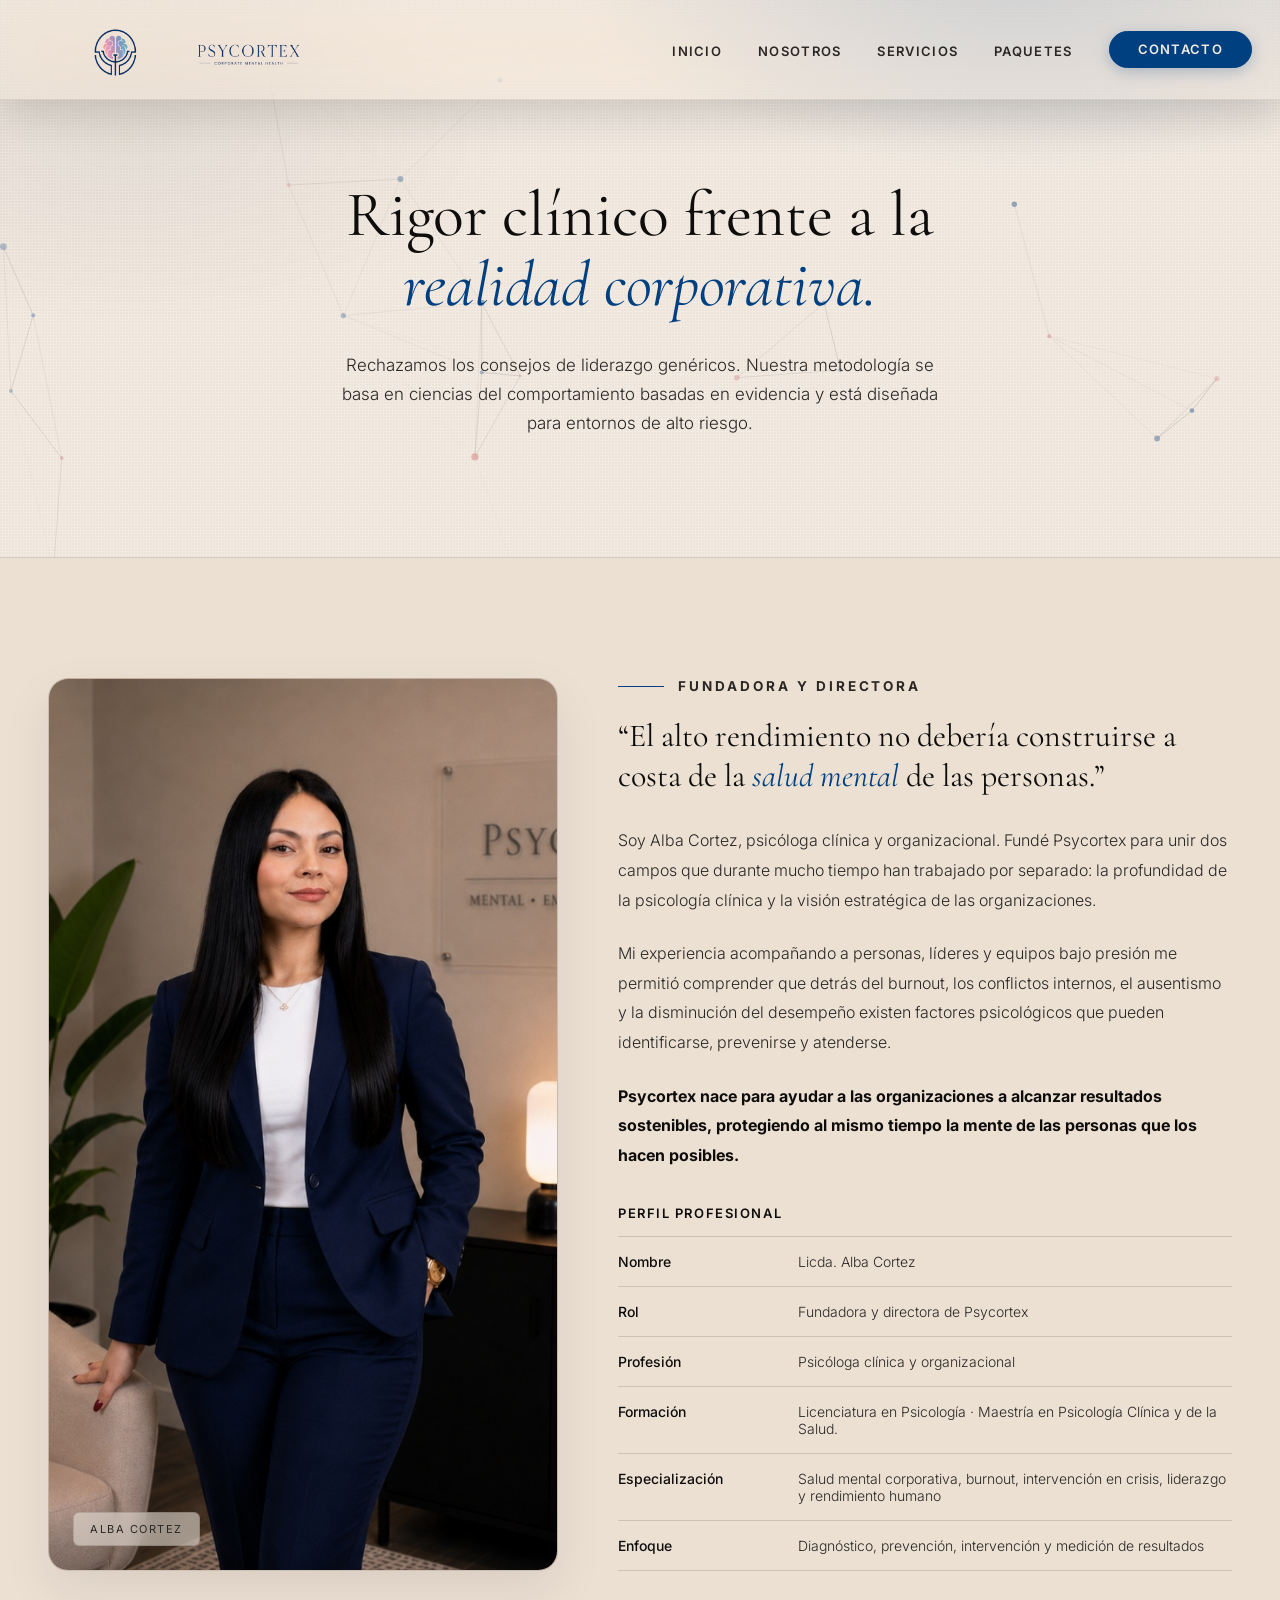
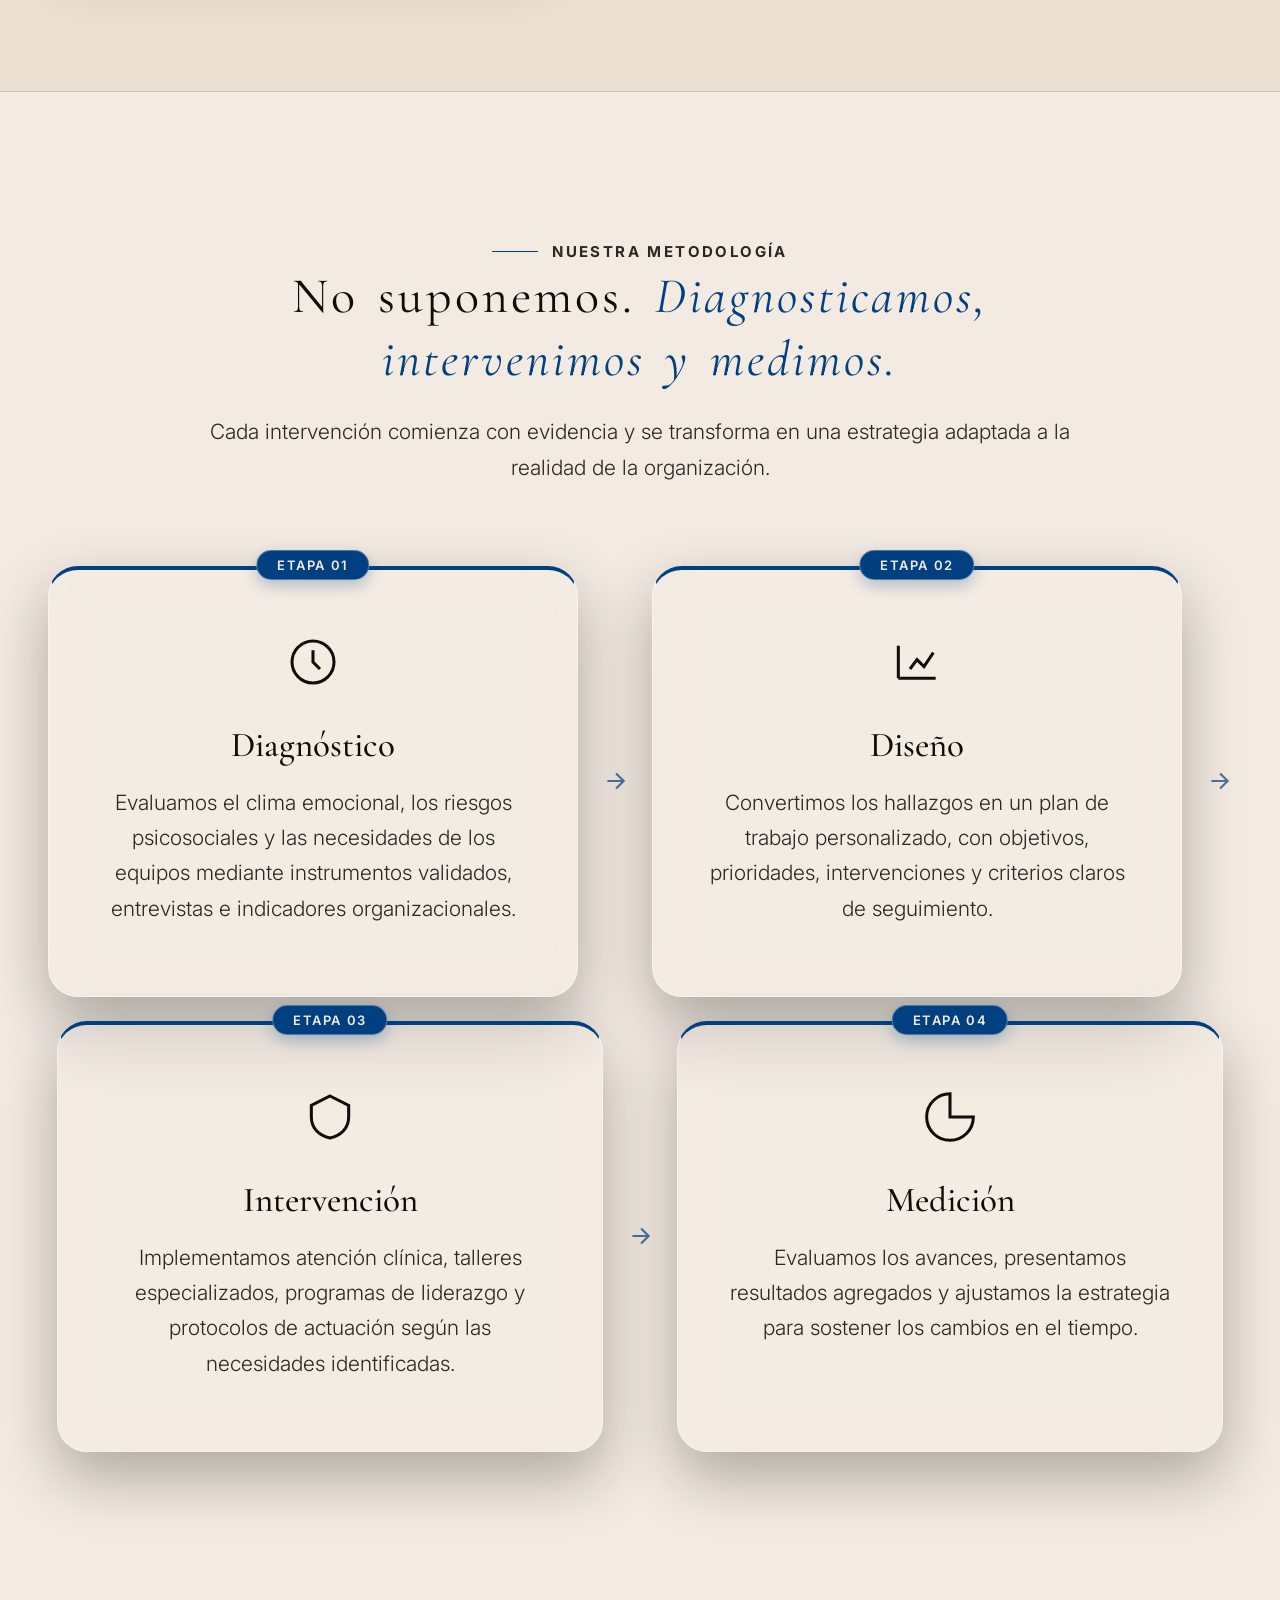
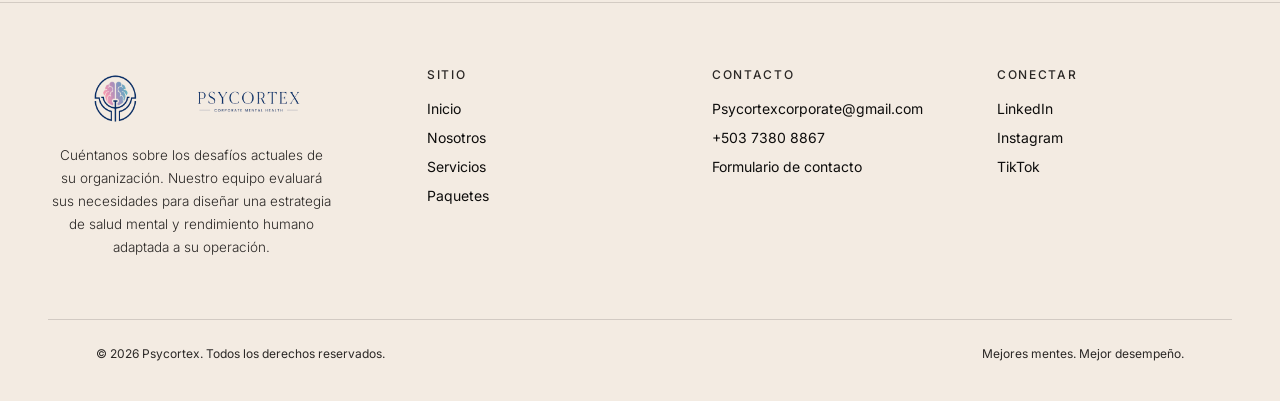
==== commit de7b73e8: "Widen founder photo frame to 510px, center subject horizontally at 42% top, and format 2-row quote" ====
--- a/about.html
+++ b/about.html
@@ -8,7 +8,7 @@
 <link rel="preconnect" href="https://fonts.googleapis.com">
 <link rel="preconnect" href="https://fonts.gstatic.com" crossorigin>
 <link href="https://fonts.googleapis.com/css2?family=Cormorant+Garamond:ital,wght@0,300;0,400;0,500;0,600;1,400&family=Inter:wght@300;400;500;600&display=swap" rel="stylesheet">
-<link rel="stylesheet" href="assets/css/style.css?v=111">
+<link rel="stylesheet" href="assets/css/style.css?v=120">
 <style>
   .philosophy-banner {
     padding: 180px 48px 120px;
@@ -77,7 +77,7 @@
     </div>
     <div class="cred-copy">
       <div class="eyebrow"><div class="rule"></div><span>FUNDADORA Y DIRECTORA</span></div>
-      <h2>“El alto rendimiento no debería construirse a costa de la<br class="desktop-only"> <em>salud mental</em> de las personas.”</h2>
+      <h2>“El alto rendimiento no debería construirse a costa de la <em>salud mental</em> de las personas.”</h2>
       <p style="margin-bottom: 24px; font-size: 16px; line-height: 1.85; color: var(--ink-soft); font-weight: 300;">Soy Alba Cortez, psicóloga clínica y organizacional. Fundé Psycortex para unir dos campos que durante mucho tiempo han trabajado por separado: la profundidad de la psicología clínica y la visión estratégica de las organizaciones.</p>
       <p style="margin-bottom: 24px; font-size: 16px; line-height: 1.85; color: var(--ink-soft); font-weight: 300;">Mi experiencia acompañando a personas, líderes y equipos bajo presión me permitió comprender que detrás del burnout, los conflictos internos, el ausentismo y la disminución del desempeño existen factores psicológicos que pueden identificarse, prevenirse y atenderse.</p>
       <p style="margin-bottom: 35px; font-size: 16px; line-height: 1.85; color: var(--ink); font-weight: 600;"><strong>Psycortex nace para ayudar a las organizaciones a alcanzar resultados sostenibles, protegiendo al mismo tiempo la mente de las personas que los hacen posibles.</strong></p>
@@ -185,6 +185,6 @@
   </div>
 </footer>
 
-<script src="assets/js/main.js?v=111"></script>
+<script src="assets/js/main.js?v=120"></script>
 </body>
 </html>
--- a/assets/css/style.css
+++ b/assets/css/style.css
@@ -195,7 +195,7 @@
   .hero-cutout{
     position:absolute;
     bottom:0;
-    right:-1%;
+    right:1.5%;
     height:102%;
     z-index:3;
     pointer-events:none;
@@ -961,16 +961,17 @@
   .credentials{padding:120px 0;}
   .cred-grid{
     display:grid;
-    grid-template-columns:380px 1fr;
+    grid-template-columns:510px 1fr;
     gap:60px;
-    align-items:start;
+    align-items:stretch;
     transform: none !important;
-    max-width: 1280px;
+    max-width: 1420px;
     margin: 0 auto;
   }
   @media (max-width:900px){
     .cred-grid{grid-template-columns:1fr !important; gap:32px !important; transform: none !important; margin: 0 !important; width: 100% !important; padding: 0 20px !important;}
     .cred-copy{padding-right:0 !important; max-width:100% !important;}
+    .cred-portrait{height: 380px !important; align-self: auto !important;}
   }
 
   .cred-portrait{
@@ -981,9 +982,11 @@
     overflow:hidden;
     border-radius:20px;
     width: 100%;
-    max-width: 380px;
+    max-width: 510px;
     margin: 0;
-    height: 640px !important;
+    height: 100% !important;
+    min-height: 100% !important;
+    align-self: stretch;
     aspect-ratio: auto !important;
     box-shadow: 0 20px 50px rgba(14, 13, 12, 0.08);
   }
@@ -998,29 +1001,30 @@
     border-radius:6px;
   }
   .cred-portrait svg{width:40%; opacity:0.5;}
-  .cred-portrait img{width:100%; height:100%; object-fit:cover; object-position:center top; opacity:1;}
+  .cred-portrait img{width:100%; height:100%; object-fit:cover; object-position:42% top; opacity:1;}
 
   .cred-copy {
     width: 100%;
-    padding-right: 15%;
+    max-width: 780px;
+    padding-right: 0;
     box-sizing: border-box;
   }
   .cred-copy .eyebrow{margin-bottom:22px;}
   .cred-copy h2{
     font-family:'Cormorant Garamond', serif;
     font-weight:400;
-    font-size:clamp(26px, 3.2vw, 35px);
+    font-size:clamp(24px, 2.5vw, 33px);
     line-height:1.25;
     margin-bottom:30px;
     width: 100%;
-    max-width: 700px;
+    max-width: 820px;
     margin-right: 0;
   }
   .cred-copy h2 em{font-style:italic; color:var(--rose); font-weight:400;}
   .cred-copy > p{
-    font-size:15.5px; line-height:1.8; color:var(--ink-soft); font-weight:300;
-    margin-bottom:36px;
-    max-width: 100%;
+    font-size:15px; line-height:1.75; color:var(--ink-soft); font-weight:300;
+    margin-bottom:24px;
+    max-width: 780px;
   }
 
   .cred-list{
@@ -1163,21 +1167,24 @@
   }
   .founder-grid{
     display:grid;
-    grid-template-columns: 380px 1fr;
+    grid-template-columns: 510px 1fr;
     gap: 60px;
-    align-items: start;
+    align-items: stretch;
     transform: none !important;
-    max-width: 1280px;
+    max-width: 1420px;
     margin: 0 auto;
   }
   .founder-content {
     width: 100%;
-    padding-right: 15%;
+    max-width: 780px;
+    padding-right: 0;
     box-sizing: border-box;
   }
   .founder-image{
     background: linear-gradient(135deg, var(--cream-deep), var(--cream));
-    height: 640px !important;
+    height: 100% !important;
+    min-height: 100% !important;
+    align-self: stretch;
     aspect-ratio: auto !important;
     display: flex;
     align-items: center;
@@ -1188,13 +1195,14 @@
     overflow: hidden;
     margin: 0;
     width: 100%;
-    max-width: 380px;
+    max-width: 510px;
     box-shadow: 0 20px 50px rgba(14, 13, 12, 0.08);
   }
   .founder-image img{
     width: 100%;
     height: 100%;
     object-fit: cover;
+    object-position: 42% top;
     opacity: 1;
   }
   .founder-image .label{
@@ -1214,11 +1222,11 @@
   .founder-content h2{
     font-family:'Cormorant Garamond', serif;
     font-weight:400;
-    font-size: clamp(26px, 3.2vw, 35px);
+    font-size: clamp(24px, 2.5vw, 33px);
     line-height: 1.25;
     margin-bottom: 30px;
     color: var(--ink);
-    max-width: 700px;
+    max-width: 820px;
     width: 100%;
     margin-right: 0;
   }
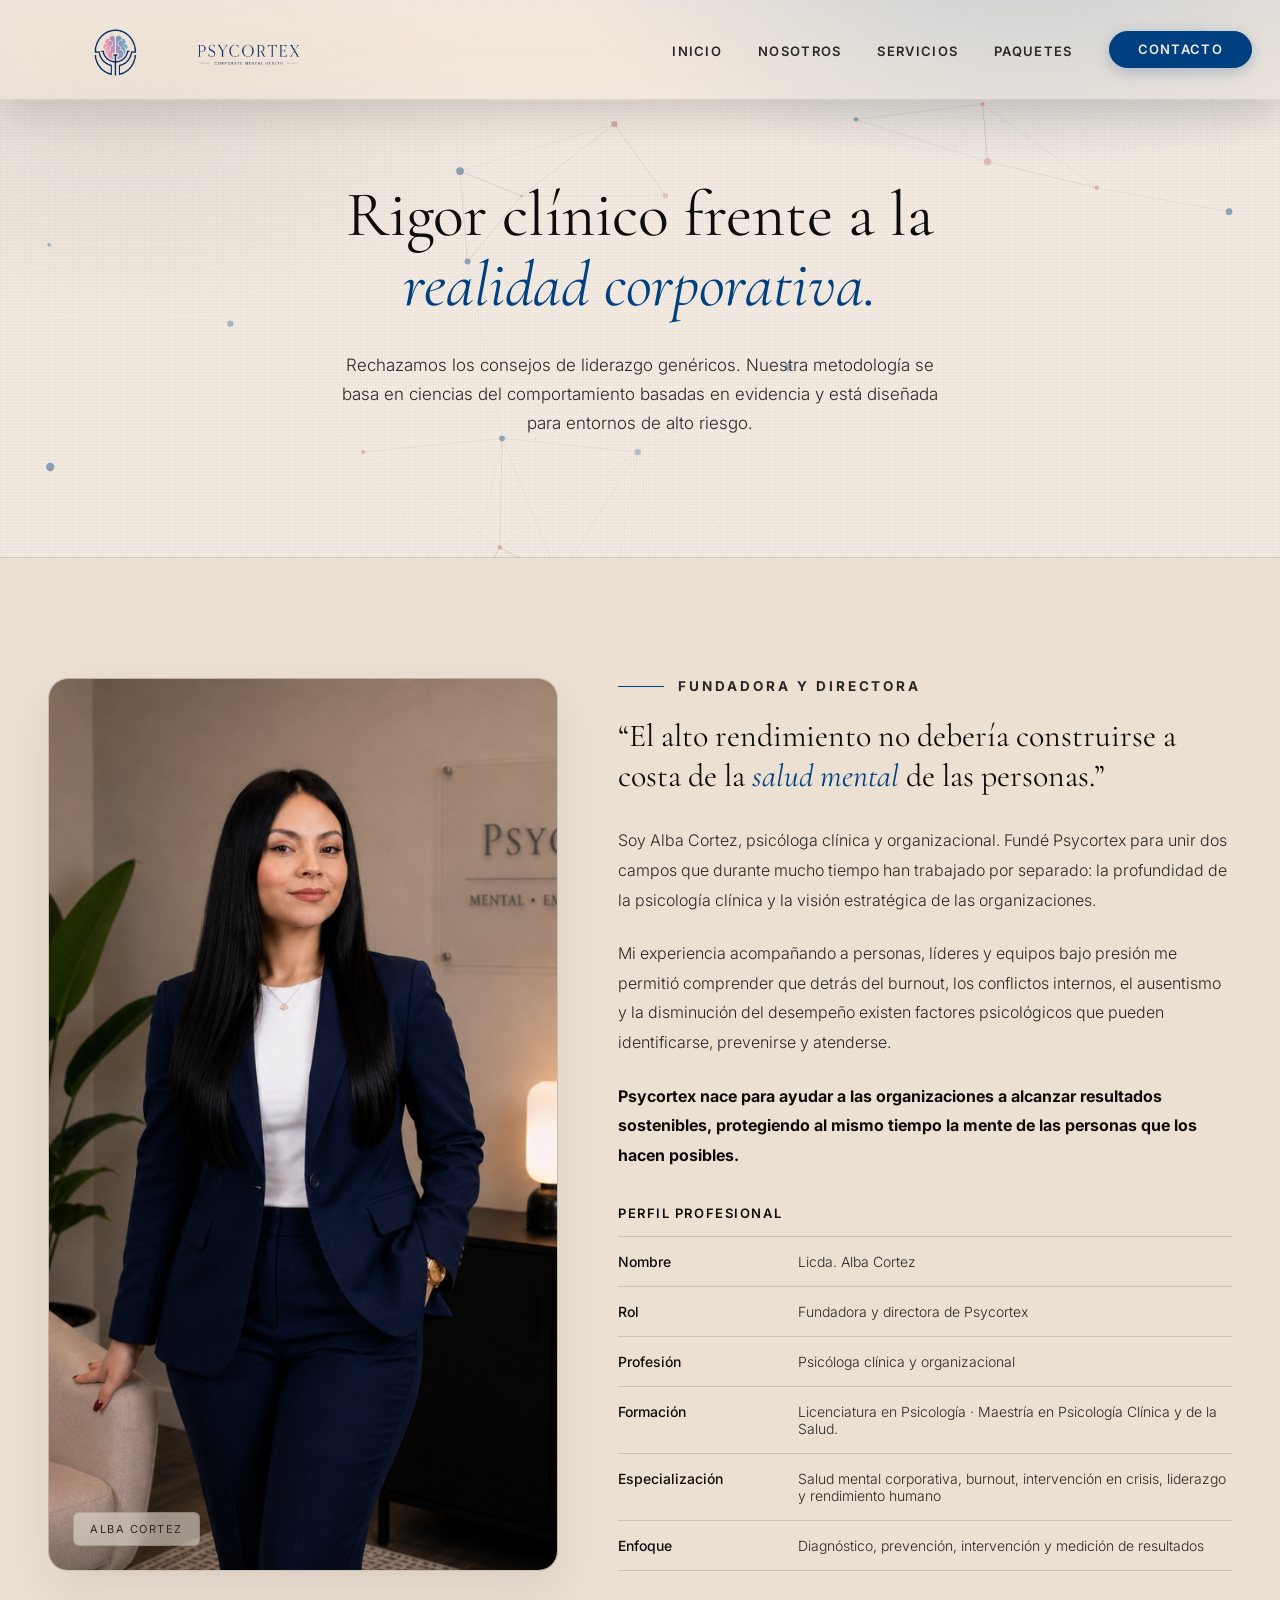
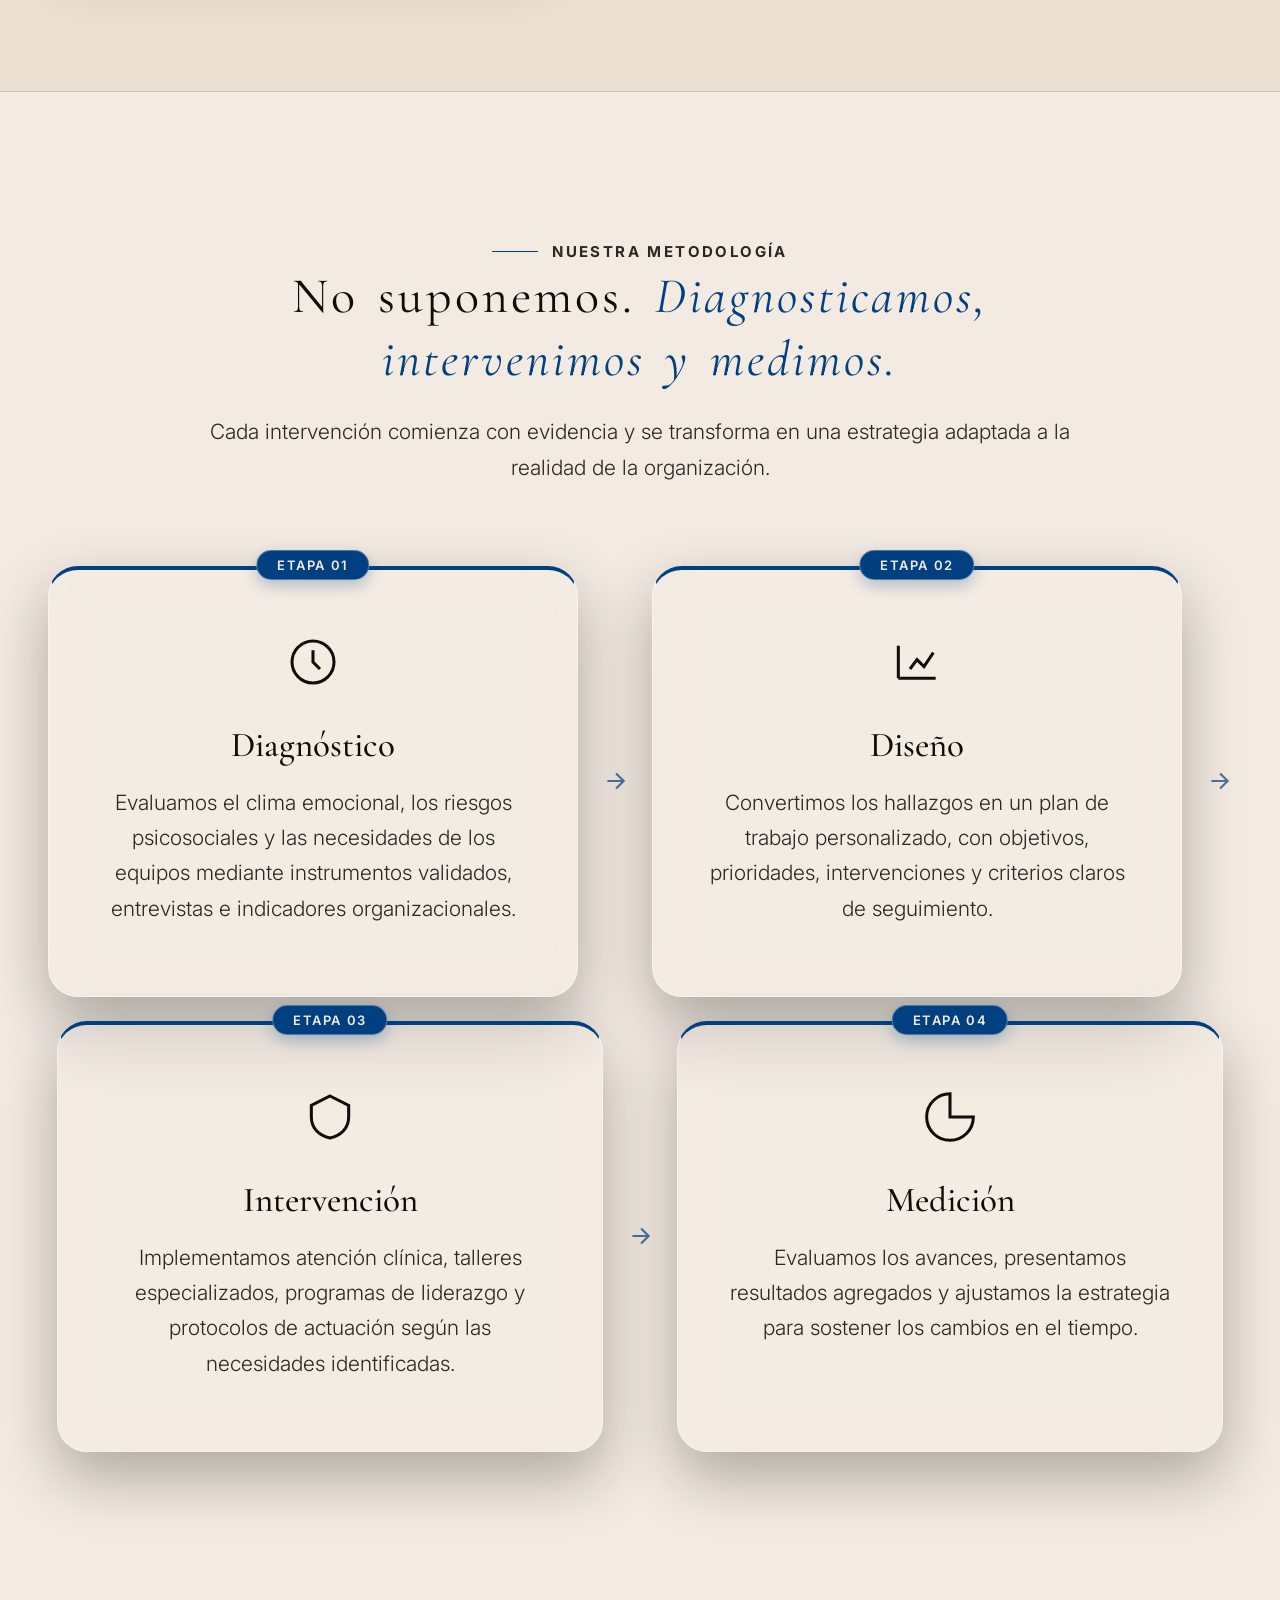
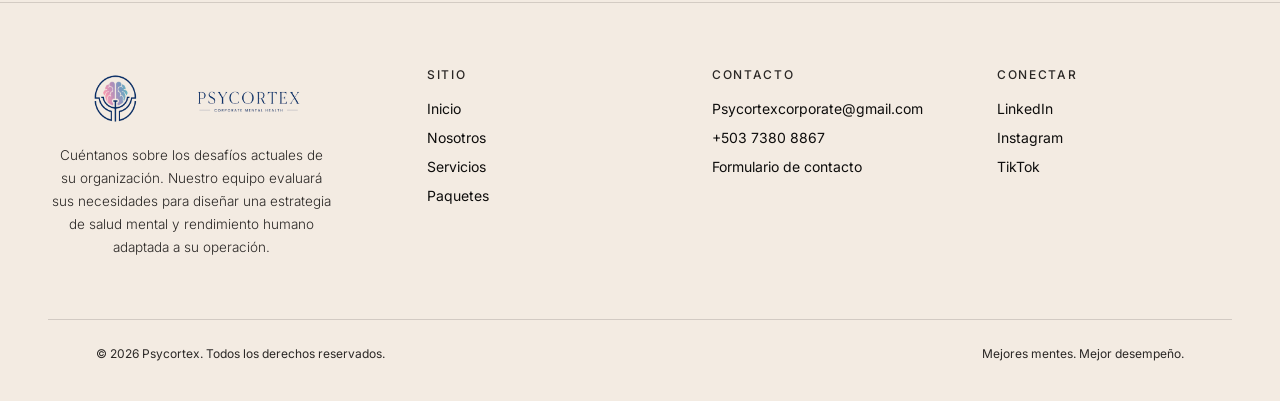
==== commit 461af0ca: "Optimize vertical and horizontal mobile views with edge-to-edge layout, card stacking, and precise d" ====
--- a/about.html
+++ b/about.html
@@ -2,7 +2,7 @@
 <html lang="en">
 <head>
 <meta charset="UTF-8">
-<meta name="viewport" content="width=device-width, initial-scale=1.0">
+<meta name="viewport" content="width=device-width, initial-scale=1.0, viewport-fit=cover">
 <title>Nosotros | Psycortex</title>
 <meta name="description" content="Conozca Psycortex, a nuestra fundadora, nuestras credenciales y nuestro enfoque clínico hacia la psicología del desempeño.">
 <link rel="preconnect" href="https://fonts.googleapis.com">
--- a/assets/css/style.css
+++ b/assets/css/style.css
@@ -1309,14 +1309,27 @@
     font-size:12px; color:var(--ink-soft);
   }
 
-  /* ---------- Mobile Navigation & Full-Width Responsive Layout ---------- */
-  @media (max-width: 900px) {
+  /* ---------- Mobile Navigation & Full-Width Centered Responsive Layout (Vertical Mobile Only) ---------- */
+  @media (max-width: 768px) and (orientation: portrait), (max-width: 600px) {
     .mobile-only {
       display: flex !important;
     }
 
     .desktop-only {
       display: none !important;
+    }
+
+    /* Completely hide lady cutout images in hero section on vertical mobile view */
+    .hero-cutout, 
+    .hero-cutout-mobile, 
+    .hero-photo-block {
+      display: none !important;
+      visibility: hidden !important;
+      height: 0 !important;
+      width: 0 !important;
+      margin: 0 !important;
+      padding: 0 !important;
+      overflow: hidden !important;
     }
 
     html, body {
@@ -1416,14 +1429,19 @@
       font-size: 14px;
     }
 
-    /* Hero Section Mobile Stacking & Full-Width Fill */
+    /* Hero Section Mobile Centering & Layout */
     .hero {
-      padding: 100px 20px 48px !important;
+      padding: 90px 20px 48px !important;
       min-height: auto !important;
       width: 100% !important;
       max-width: 100% !important;
       box-sizing: border-box !important;
       overflow-x: hidden !important;
+      display: flex !important;
+      flex-direction: column !important;
+      align-items: center !important;
+      justify-content: center !important;
+      text-align: center !important;
     }
 
     .hero-inner {
@@ -1433,18 +1451,29 @@
       display: flex !important;
       flex-direction: column !important;
       align-items: center !important;
+      justify-content: center !important;
       text-align: center !important;
       margin: 0 auto !important;
+      padding: 0 !important;
     }
 
     .eyebrow {
+      display: flex !important;
+      align-items: center !important;
       justify-content: center !important;
-      margin-bottom: 20px !important;
+      text-align: center !important;
+      margin: 0 auto 20px auto !important;
+      width: 100% !important;
+    }
+
+    .eyebrow span {
+      text-align: center !important;
+      display: inline-block !important;
     }
 
     .hero h1 {
-      font-size: clamp(24px, 5.8vw, 36px) !important;
-      line-height: 1.2 !important;
+      font-size: clamp(24px, 5.5vw, 36px) !important;
+      line-height: 1.25 !important;
       text-align: center !important;
       max-width: 100% !important;
       width: 100% !important;
@@ -1452,52 +1481,35 @@
     }
 
     .hero-sub {
-      font-size: 14.5px !important;
+      font-size: 15px !important;
       line-height: 1.65 !important;
       text-align: center !important;
       max-width: 100% !important;
       width: 100% !important;
-      margin: 18px auto 0 !important;
+      margin: 20px auto 0 auto !important;
     }
 
     .hero-actions {
       margin-top: 28px !important;
       width: 100% !important;
       max-width: 100% !important;
+      display: flex !important;
       flex-direction: column !important;
-      align-items: stretch !important;
-      gap: 12px !important;
-    }
-
-    /* Hero Photo in its own clean section below description */
-    .hero-photo-block {
-      display: flex !important;
+      align-items: center !important;
+      justify-content: center !important;
+      gap: 14px !important;
+    }
+
+    .hero-actions a {
+      width: 100% !important;
+      max-width: 340px !important;
+      margin: 0 auto !important;
+      text-align: center !important;
       justify-content: center !important;
       align-items: center !important;
-      width: 100% !important;
-      max-width: 100% !important;
-      margin: 28px 0 20px 0 !important;
-    }
-
-    .hero-cutout {
-      position: relative !important;
-      right: auto !important;
-      left: auto !important;
-      top: auto !important;
-      bottom: auto !important;
-      height: auto !important;
-      max-height: 280px !important;
-      max-width: 240px !important;
-      width: 100% !important;
-      object-fit: contain !important;
-      opacity: 1 !important;
-      filter: drop-shadow(0 15px 30px rgba(0, 0, 0, 0.15)) !important;
-      border-radius: 16px !important;
-      margin: 0 auto !important;
-      display: block !important;
-    }
-
-    /* Stat Chart Card in its own block below photo */
+    }
+
+    /* Stat Chart Card centered in column flow */
     .float-card {
       position: relative !important;
       right: auto !important;
@@ -1506,36 +1518,70 @@
       bottom: auto !important;
       width: 100% !important;
       max-width: 100% !important;
-      margin: 0 0 28px 0 !important;
+      margin: 28px auto 0 auto !important;
       padding: 24px 20px !important;
       transform: none !important;
       opacity: 1 !important;
       animation: none !important;
-      background: rgba(255, 255, 255, 0.8) !important;
+      background: rgba(255, 255, 255, 0.85) !important;
       backdrop-filter: blur(16px) !important;
-      border: 1px solid rgba(14, 13, 12, 0.1) !important;
+      border: 1px solid rgba(14, 13, 12, 0.12) !important;
       border-radius: 18px !important;
       box-shadow: 0 10px 30px rgba(14, 13, 12, 0.06) !important;
-      text-align: left !important;
+      text-align: center !important;
       box-sizing: border-box !important;
+    }
+
+    .float-card .stat-num, 
+    .float-card .stat-label {
+      text-align: center !important;
+      margin-left: auto !important;
+      margin-right: auto !important;
+    }
+
+    .float-card .stat-rule {
+      margin: 16px auto !important;
+    }
+
+    /* Vertical Mobile Stacking for Service Detail Cards */
+    .glass-card-grid {
+      display: grid !important;
+      grid-template-columns: 1fr !important;
+      gap: 20px !important;
+      width: 100% !important;
+    }
+
+    .service-detail-grid {
+      display: grid !important;
+      grid-template-columns: 1fr !important;
+      gap: 36px !important;
+      width: 100% !important;
     }
 
     .trust-row {
       width: 100% !important;
       max-width: 100% !important;
-      margin-top: 10px !important;
+      margin: 36px auto 0 auto !important;
+      display: flex !important;
+      flex-direction: column !important;
       align-items: center !important;
+      justify-content: center !important;
       text-align: center !important;
       box-sizing: border-box !important;
     }
 
-    .trust-row p {
+    .trust-row p,
+    .trust-label {
       text-align: center !important;
+      width: 100% !important;
+      margin-left: auto !important;
+      margin-right: auto !important;
     }
 
     .industry-ribbon {
       width: 100% !important;
       max-width: 100% !important;
+      margin: 12px auto 0 auto !important;
       overflow: hidden !important;
     }
 
@@ -2028,21 +2074,55 @@
   color: var(--cream);
 }
 
-@media (max-width: 960px) {
+@media (max-width: 768px) and (orientation: portrait), (max-width: 600px) {
+  .stack-switcher {
+    flex-wrap: wrap !important;
+    justify-content: center !important;
+    border-radius: 20px !important;
+    padding: 8px !important;
+    gap: 8px !important;
+    width: 100% !important;
+    max-width: 100% !important;
+  }
+  .stack-tab {
+    padding: 9px 16px !important;
+    font-size: 12.5px !important;
+    border-radius: 12px !important;
+  }
   .package-stack-deck {
-    flex-direction: column;
-    min-height: auto;
-    position: static;
-    gap: 24px;
-    align-items: center;
+    position: relative !important;
+    display: block !important;
+    width: 100% !important;
+    max-width: 100% !important;
+    min-height: 840px !important;
+    height: 840px !important;
+    margin: 0 auto 30px auto !important;
   }
   .package-card {
-    position: static;
-    transform: none !important;
-    width: 100%;
-    max-width: 480px;
-    height: auto;
+    position: absolute !important;
+    left: 50% !important;
+    top: 0 !important;
+    width: 100% !important;
+    max-width: 355px !important;
+    height: 820px !important;
+    min-height: 820px !important;
+    box-sizing: border-box !important;
+    transition: transform 0.45s cubic-bezier(0.2, 0.8, 0.2, 1), opacity 0.45s ease, z-index 0.45s ease, box-shadow 0.4s ease !important;
+  }
+  .package-card.is-active {
+    z-index: 25 !important;
+    transform: translateX(-50%) scale(1) translateY(0) !important;
     opacity: 1 !important;
+    pointer-events: auto !important;
+  }
+  .package-card.is-active::after {
+    opacity: 0 !important;
+  }
+  .package-card.is-stacked-left,
+  .package-card.is-stacked-right {
+    z-index: 5 !important;
+    transform: translateX(-50%) scale(0.94) translateY(16px) !important;
+    opacity: 0.8 !important;
   }
 }
 @media (max-width: 900px) {
@@ -2368,3 +2448,236 @@
   margin-bottom: 44px !important;
   text-align: center !important;
 }
+
+/* ---------- Horizontal Mobile View (Landscape Phone Only - 100% Desktop Layout & Edge-to-Edge Spread) ---------- */
+@media (orientation: landscape) and (max-height: 550px) {
+  html, body {
+    width: 100% !important;
+    max-width: 100% !important;
+    min-width: 100% !important;
+    overflow-x: hidden !important;
+    margin: 0 !important;
+    padding: 0 !important;
+  }
+
+  body {
+    zoom: 0.52;
+    -webkit-text-size-adjust: 100%;
+  }
+
+  .desktop-only {
+    display: block !important;
+  }
+
+  .mobile-only {
+    display: none !important;
+  }
+
+  /* Full Edge-to-Edge Desktop Navigation */
+  nav, .site-header {
+    width: 100% !important;
+    max-width: 100% !important;
+    padding: 16px 48px !important;
+    box-sizing: border-box !important;
+  }
+
+  .logo-mark img {
+    height: 90px !important;
+    margin: -23px -11px !important;
+  }
+
+  .nav-links {
+    display: flex !important;
+    position: static !important;
+    flex-direction: row !important;
+    height: auto !important;
+    background: transparent !important;
+    opacity: 1 !important;
+    visibility: visible !important;
+    transform: none !important;
+    padding: 0 !important;
+    gap: 32px !important;
+    box-shadow: none !important;
+  }
+
+  .nav-links a {
+    font-size: 14px !important;
+    padding: 8px 16px !important;
+  }
+
+  .nav-toggle {
+    display: none !important;
+  }
+
+  /* Full Edge-to-Edge Desktop Hero */
+  .hero {
+    padding: 140px 48px 100px !important;
+    min-height: 100vh !important;
+    width: 100% !important;
+    max-width: 100% !important;
+    display: flex !important;
+    align-items: center !important;
+    position: relative !important;
+    box-sizing: border-box !important;
+    overflow: hidden !important;
+    transform: translateX(1%) !important;
+  }
+
+  .hero-inner {
+    max-width: 1850px !important;
+    width: 100% !important;
+    margin: 0 auto !important;
+    text-align: left !important;
+    align-items: flex-start !important;
+    padding: 0 !important;
+  }
+
+  .eyebrow {
+    justify-content: flex-start !important;
+    margin-bottom: 28px !important;
+    width: auto !important;
+  }
+
+  .hero h1 {
+    max-width: 820px !important;
+    font-size: clamp(31px, 4.2vw, 56px) !important;
+    line-height: 1.15 !important;
+    text-align: left !important;
+    margin: 0 !important;
+  }
+
+  .hero-sub {
+    max-width: 520px !important;
+    font-size: 17px !important;
+    line-height: 1.7 !important;
+    margin-top: 26px !important;
+    text-align: left !important;
+  }
+
+  .hero-actions {
+    margin-top: 36px !important;
+    flex-direction: row !important;
+    align-items: center !important;
+    justify-content: flex-start !important;
+    gap: 16px !important;
+    width: auto !important;
+  }
+
+  .hero-actions a {
+    width: auto !important;
+  }
+
+  /* Desktop Positioning for Cutout & Stat Float Card - Larger Lady standing by Float Card */
+  .hero-cutout {
+    display: block !important;
+    visibility: visible !important;
+    position: absolute !important;
+    right: 0.5% !important;
+    bottom: 0 !important;
+    top: auto !important;
+    left: auto !important;
+    height: 168% !important;
+    max-height: 1100px !important;
+    width: auto !important;
+    object-fit: contain !important;
+    opacity: 1 !important;
+    z-index: 3 !important;
+    filter: drop-shadow(-20px 15px 35px rgba(0, 0, 0, 0.25)) !important;
+  }
+
+  .float-card {
+    display: block !important;
+    visibility: visible !important;
+    position: absolute !important;
+    right: 25.5% !important;
+    top: 60px !important;
+    bottom: auto !important;
+    left: auto !important;
+    width: 290px !important;
+    padding: 28px 24px !important;
+    margin: 0 !important;
+    text-align: left !important;
+    transform: none !important;
+    z-index: 4 !important;
+  }
+
+  .float-card .stat-num {
+    font-size: 42px !important;
+  }
+
+  .float-card .stat-label {
+    font-size: 11.5px !important;
+    text-align: left !important;
+  }
+
+  /* Full Edge-to-Edge Desktop Layout for Services & Sections */
+  .service-detail-section {
+    padding: 100px 0 !important;
+  }
+
+  .service-detail-grid {
+    display: grid !important;
+    grid-template-columns: 320px 1fr !important;
+    gap: 50px !important;
+  }
+
+  .service-brand-col {
+    border-right: 1px solid var(--line) !important;
+    border-bottom: none !important;
+    padding-right: 40px !important;
+    padding-bottom: 0 !important;
+  }
+
+  .service-brand-col h2 {
+    font-size: clamp(30px, 4vw, 44px) !important;
+  }
+
+  .service-brand-col .service-icon {
+    width: 140px !important;
+  }
+
+  .service-detail-grid .lead {
+    font-size: 22px !important;
+    line-height: 1.7 !important;
+    margin-bottom: 44px !important;
+    text-align: left !important;
+  }
+
+  .glass-card-grid {
+    display: grid !important;
+    grid-template-columns: 1fr 1fr !important;
+    gap: 30px !important;
+  }
+
+  .glass-card {
+    padding: 44px 36px !important;
+    border-radius: 24px !important;
+  }
+
+  .glass-card h4 {
+    font-size: 16px !important;
+    margin-bottom: 24px !important;
+  }
+
+  .glass-card ul li {
+    font-size: 18px !important;
+    margin-bottom: 16px !important;
+  }
+
+  .pillars-grid {
+    display: grid !important;
+    grid-template-columns: 1fr 1fr !important;
+    gap: 24px !important;
+  }
+
+  .approach-grid {
+    display: flex !important;
+    flex-direction: row !important;
+    gap: 24px !important;
+  }
+
+  .footer-grid {
+    display: grid !important;
+    grid-template-columns: 1.4fr 1fr 1fr 1fr !important;
+  }
+}
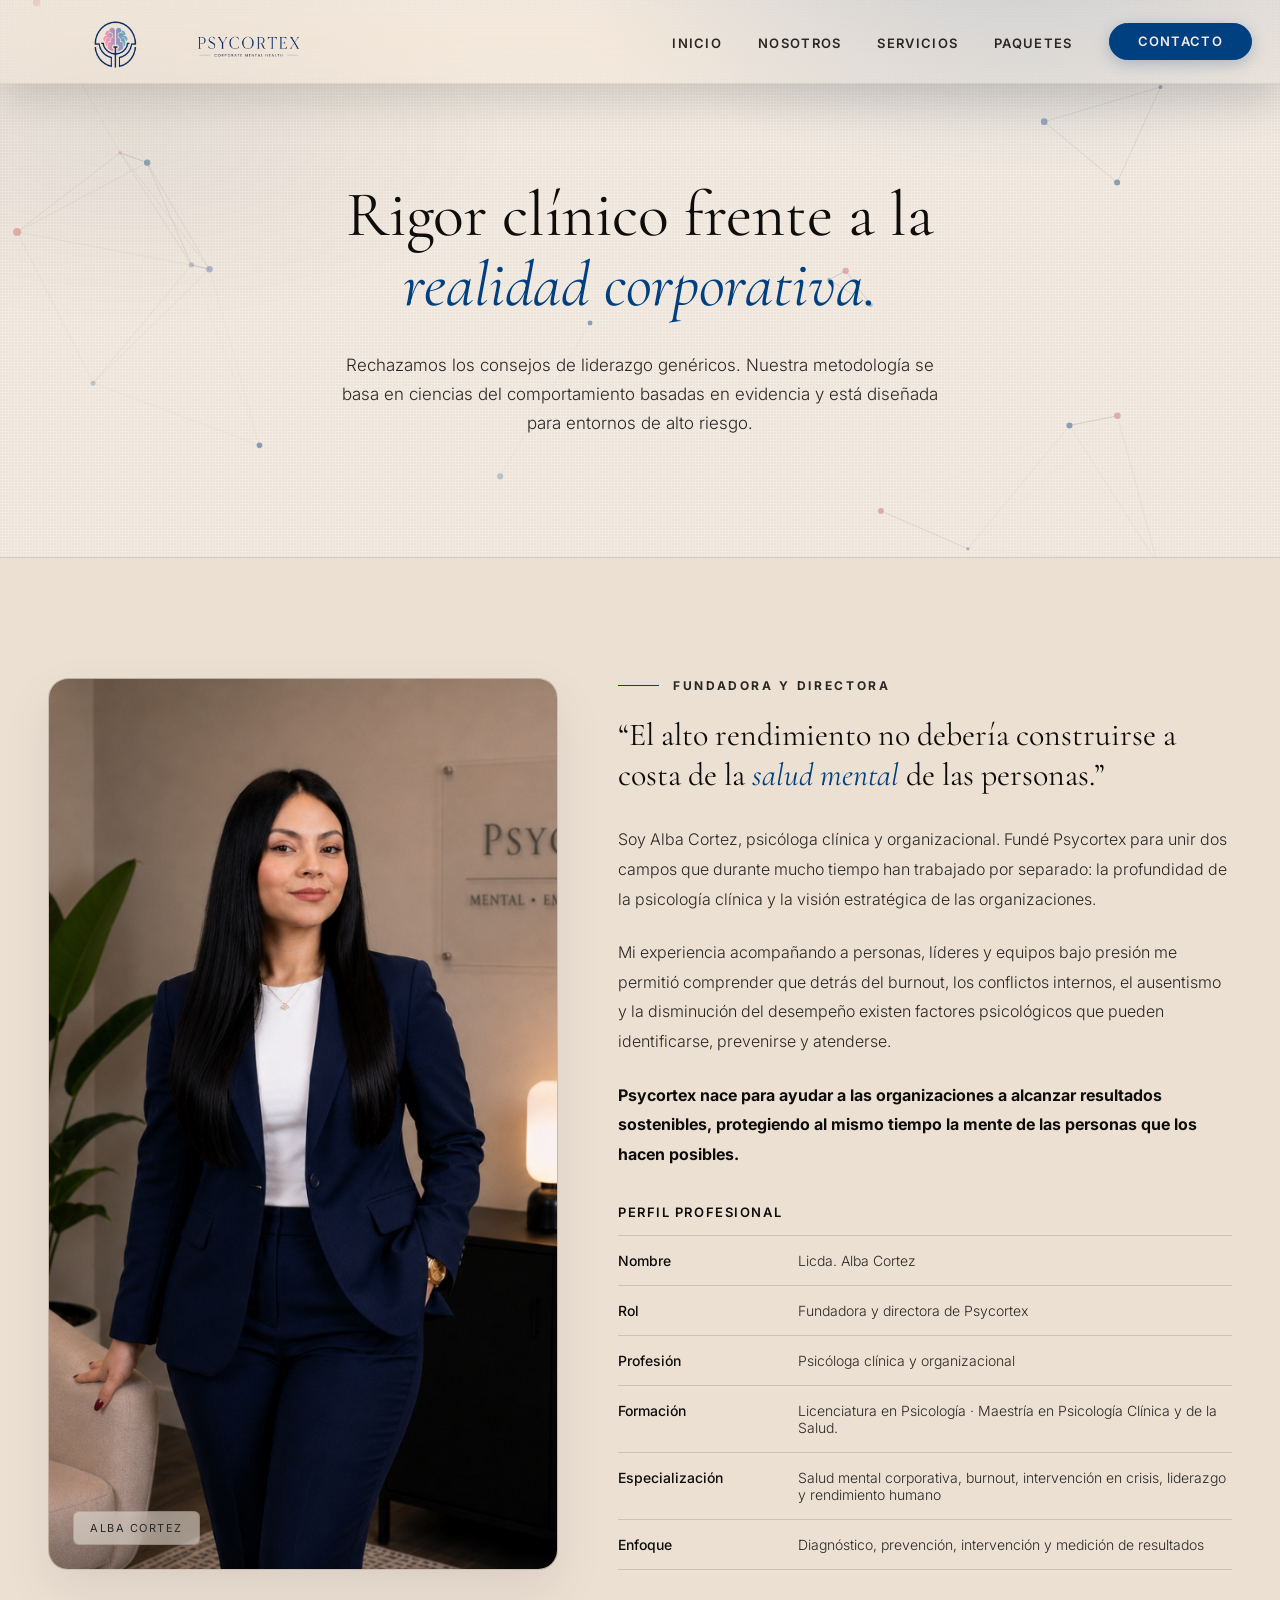
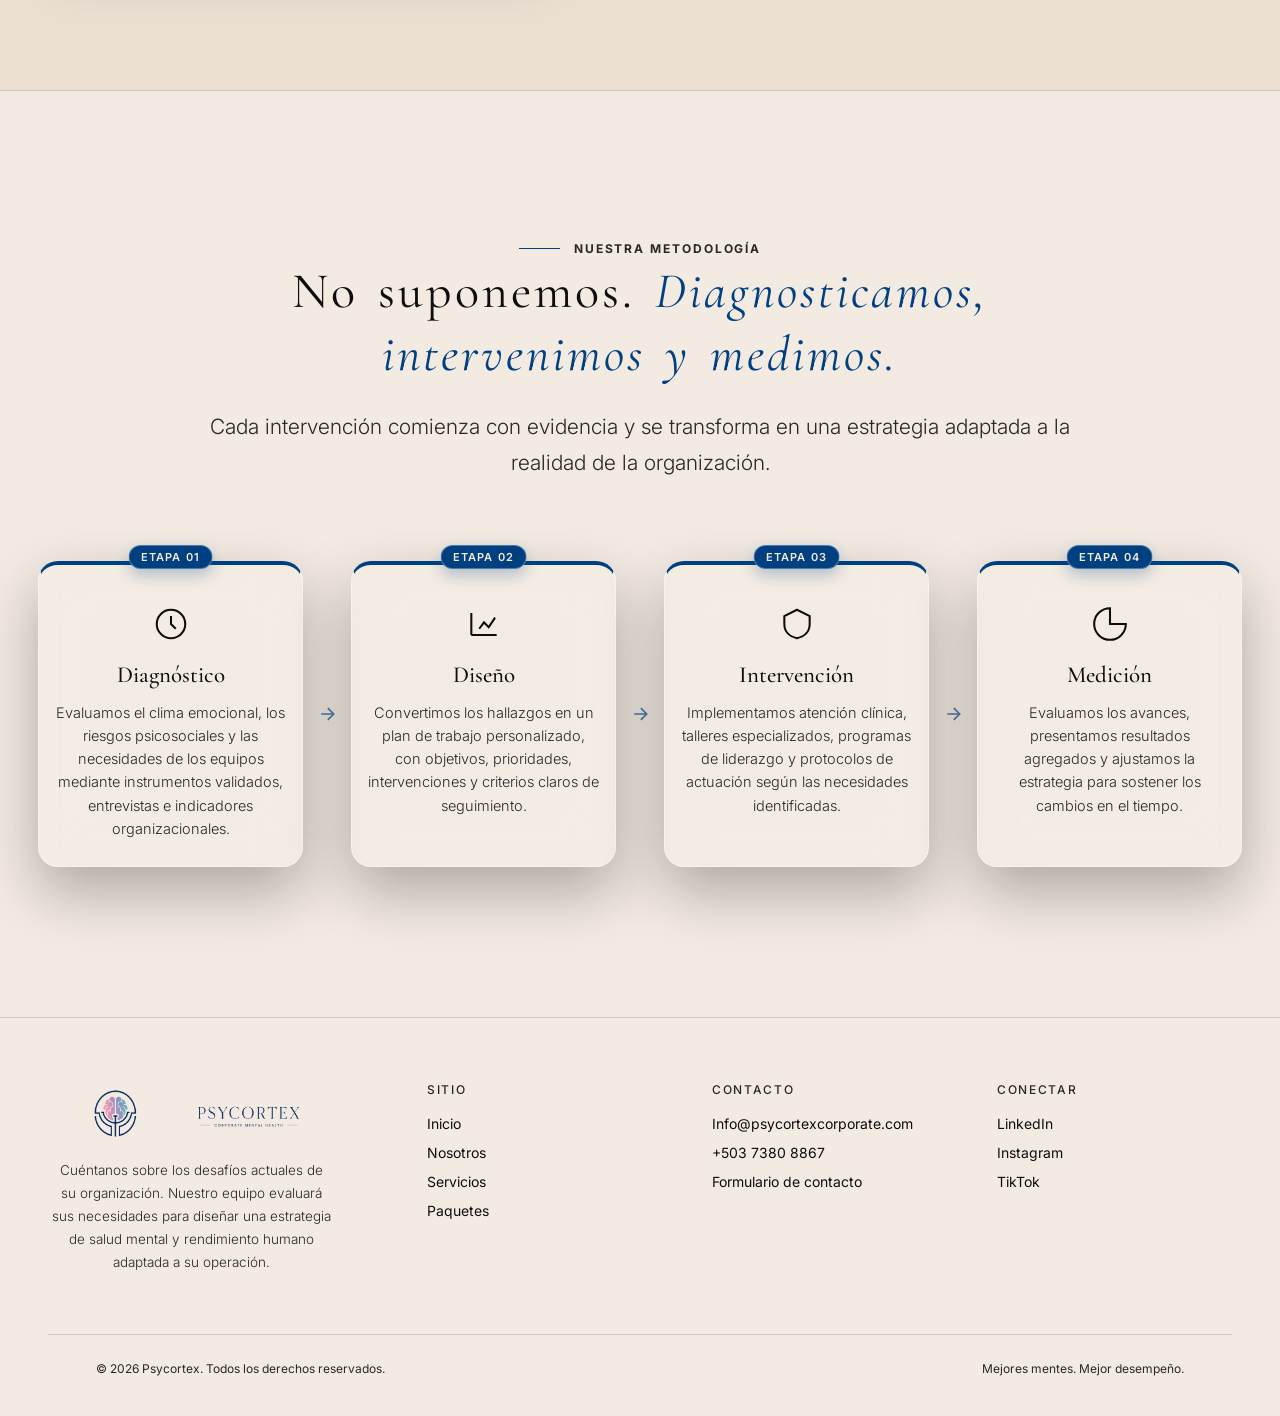
==== commit 3280fb7e: "chore: update contact and footer email to Info@psycortexcorporate.com across all pages" ====
--- a/about.html
+++ b/about.html
@@ -168,7 +168,7 @@
       </div>
       <div class="footer-col">
         <h5>Contacto</h5>
-        <a href="mailto:Psycortexcorporate@gmail.com">Psycortexcorporate@gmail.com</a>
+        <a href="mailto:Info@psycortexcorporate.com">Info@psycortexcorporate.com</a>
         <a href="tel:+50373808867">+503 7380 8867</a>
         <a href="contact.html">Formulario de contacto</a>
       </div>
--- a/assets/css/style.css
+++ b/assets/css/style.css
@@ -195,7 +195,7 @@
   .hero-cutout{
     position:absolute;
     bottom:0;
-    right:1.5%;
+    right:-0.5%;
     height:102%;
     z-index:3;
     pointer-events:none;
@@ -2572,7 +2572,7 @@
     display: block !important;
     visibility: visible !important;
     position: absolute !important;
-    right: 0.5% !important;
+    right: -1.5% !important;
     bottom: 0 !important;
     top: auto !important;
     left: auto !important;
@@ -2681,3 +2681,168 @@
     grid-template-columns: 1.4fr 1fr 1fr 1fr !important;
   }
 }
+
+/* ==========================================================================
+   LAPTOP & SMALLER PC AUTOMATIC RESPONSIVE DISPLAY ENGINE
+   ========================================================================== */
+@media (max-width: 1680px) and (min-width: 1025px) {
+  nav, .site-header {
+    padding: 12px 28px 12px 48px !important;
+  }
+  .hero {
+    padding: 130px 48px 80px !important;
+    min-height: 100vh !important;
+    min-height: 100dvh !important;
+    height: 100vh !important;
+    display: flex !important;
+    align-items: center !important;
+    box-sizing: border-box !important;
+  }
+  .hero-inner {
+    max-width: 1850px !important;
+    width: 100% !important;
+  }
+  .eyebrow .rule {
+    width: 41px !important;
+  }
+  .eyebrow span {
+    font-size: 12px !important;
+  }
+  .hero h1 {
+    font-size: clamp(23px, 2.88vw, 45px) !important;
+    max-width: min(700px, 50vw) !important;
+    line-height: 1.18 !important;
+  }
+  .hero-sub {
+    font-size: clamp(13px, 0.99vw, 15.8px) !important;
+    max-width: min(480px, 37vw) !important;
+    line-height: 1.65 !important;
+    margin-top: 20px !important;
+  }
+  .hero-actions {
+    margin-top: 26px !important;
+  }
+  .float-card {
+    right: clamp(230px, 19%, 300px) !important;
+    top: clamp(88px, 10.8vh, 115px) !important;
+    width: clamp(191px, 14.9vw, 228px) !important;
+    padding: clamp(12.5px, 1.1vw, 19px) !important;
+    z-index: 4 !important;
+  }
+  .float-card .stat-num {
+    font-size: clamp(22.6px, 1.8vw, 31.5px) !important;
+  }
+  .float-card .stat-label {
+    font-size: clamp(8.6px, 0.68vw, 9.5px) !important;
+    line-height: 1.5 !important;
+    letter-spacing: 0.08em !important;
+    margin-top: 6px !important;
+  }
+  .float-card .stat-rule {
+    margin: clamp(6px, 0.6vw, 10px) 0 !important;
+  }
+  .hero-cutout {
+    right: -3.5% !important;
+    height: 100% !important;
+    max-height: 100vh !important;
+    z-index: 3 !important;
+  }
+  .trust-row {
+    margin-top: 34px !important;
+  }
+  /* Nuestra Metodología — 10% Bigger Cards on Single Horizontal Row */
+  .approach .wrap {
+    padding-left: 20px !important;
+    padding-right: 20px !important;
+    max-width: 1850px !important;
+  }
+  .approach-grid {
+    flex-wrap: nowrap !important;
+    justify-content: center !important;
+    gap: 12px !important;
+    align-items: stretch !important;
+  }
+  .approach-card, .roadmap-card {
+    flex: 0 1 265px !important;
+    min-width: 0 !important;
+    max-width: 265px !important;
+    padding: 40px 16px 26px !important;
+    border-radius: 20px !important;
+  }
+  .approach-card svg {
+    width: 38px !important;
+    height: 38px !important;
+    margin: 0 auto 18px !important;
+  }
+  .roadmap-step-badge {
+    font-size: 11px !important;
+    padding: 4px 12px !important;
+    margin-bottom: 18px !important;
+    letter-spacing: 0.1em !important;
+  }
+  .approach-card h3 {
+    font-size: 23px !important;
+    margin-bottom: 12px !important;
+  }
+  .approach-card p {
+    font-size: 14.5px !important;
+    line-height: 1.6 !important;
+  }
+  .roadmap-connector {
+    margin: 0 2px !important;
+    z-index: 2 !important;
+  }
+  .roadmap-connector svg {
+    width: 20px !important;
+    height: 20px !important;
+  }
+  /* Program / Intervention Pillar Cards — 15% Smaller for Smaller PC View */
+  .pillar-card {
+    padding: 18px 18px !important;
+    gap: 12px !important;
+  }
+  .pillar-num {
+    font-size: 17px !important;
+  }
+  .pillar-content h4 {
+    font-size: 18.7px !important;
+    margin-bottom: 6px !important;
+  }
+  .pillar-content p {
+    font-size: 11.9px !important;
+    line-height: 1.5 !important;
+  }
+  .pillar-card .arrow {
+    width: 15px !important;
+    height: 15px !important;
+  }
+
+  /* Program Package Cards — 15% Smaller for Smaller PC View */
+  .package-card {
+    padding: 26px 20px !important;
+  }
+  .package-card h3 {
+    font-size: 23.8px !important;
+  }
+  .package-card p, .package-card .pkg-features li {
+    font-size: 12px !important;
+  }
+}
+
+@media (max-height: 850px) and (min-width: 1025px) {
+  .hero {
+    padding-top: 110px !important;
+    padding-bottom: 50px !important;
+    min-height: 100vh !important;
+    height: 100vh !important;
+  }
+}
+
+
+
+
+
+
+
+
+
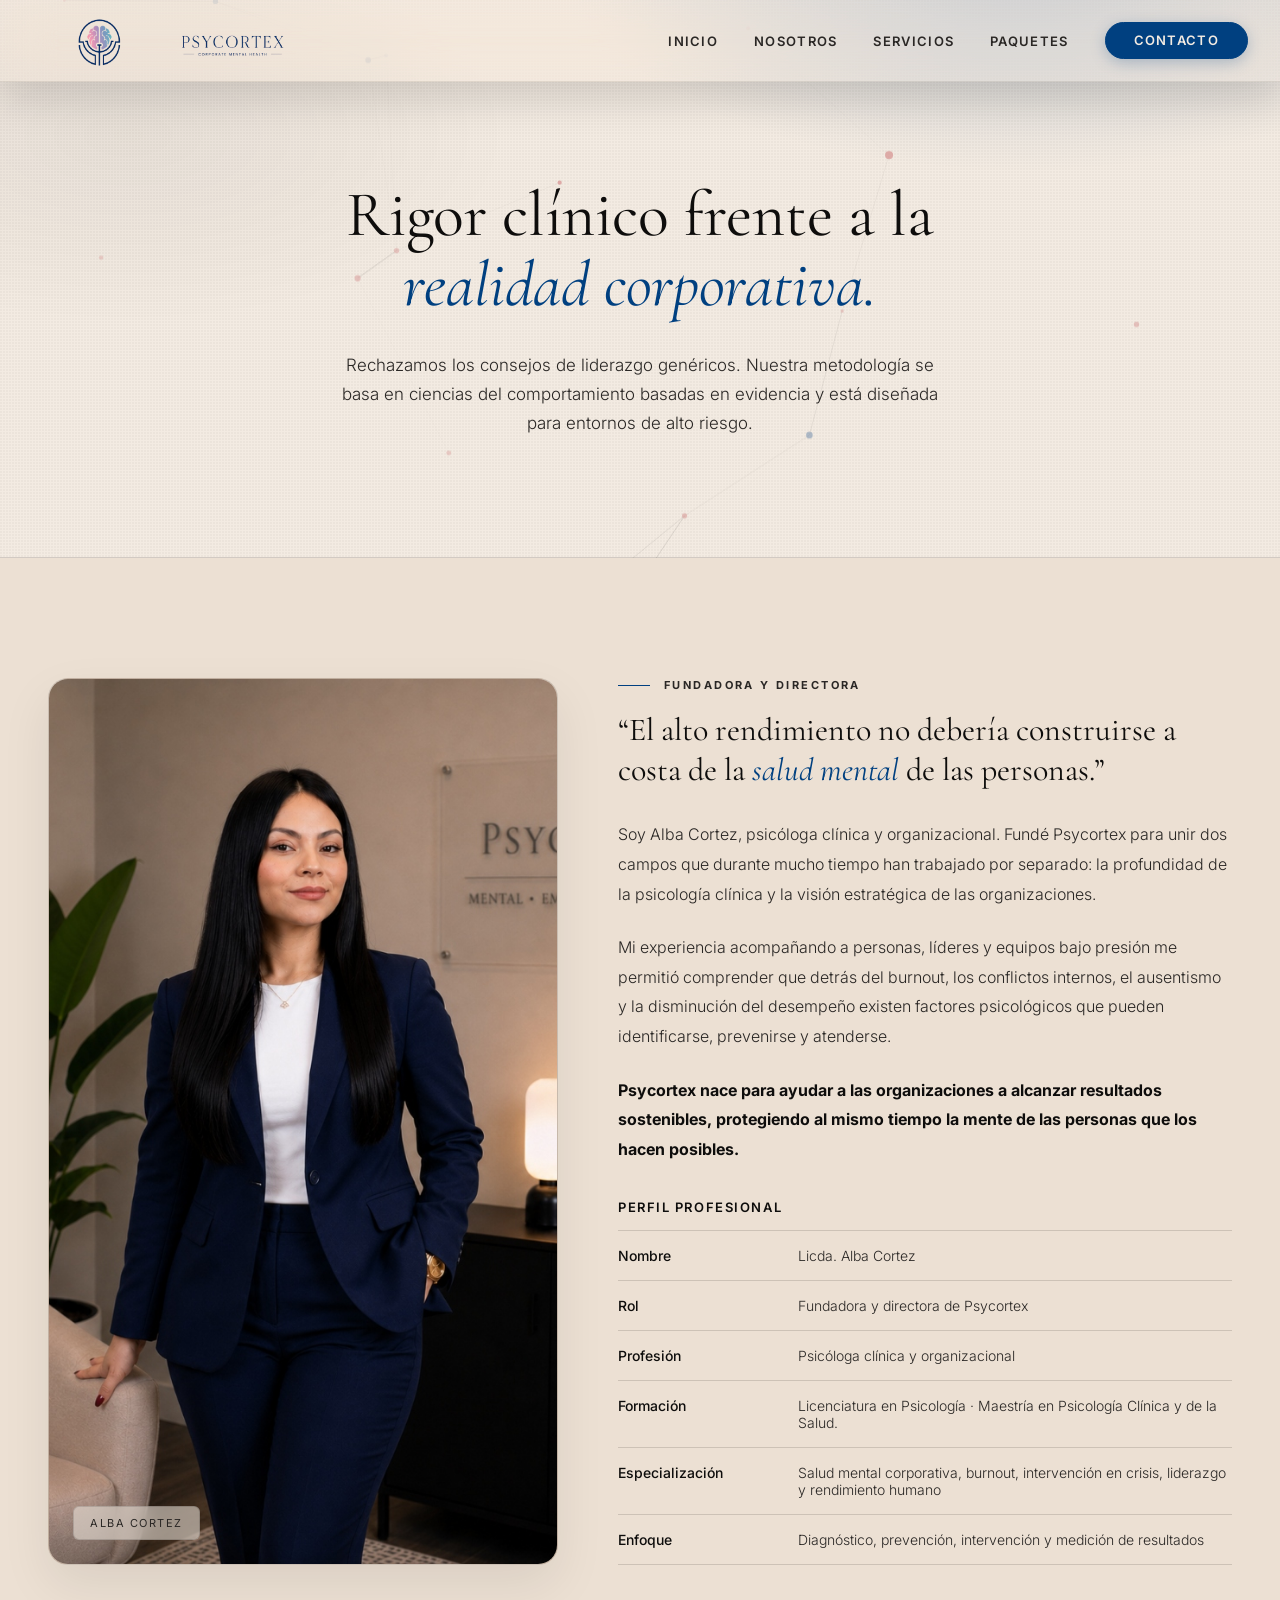
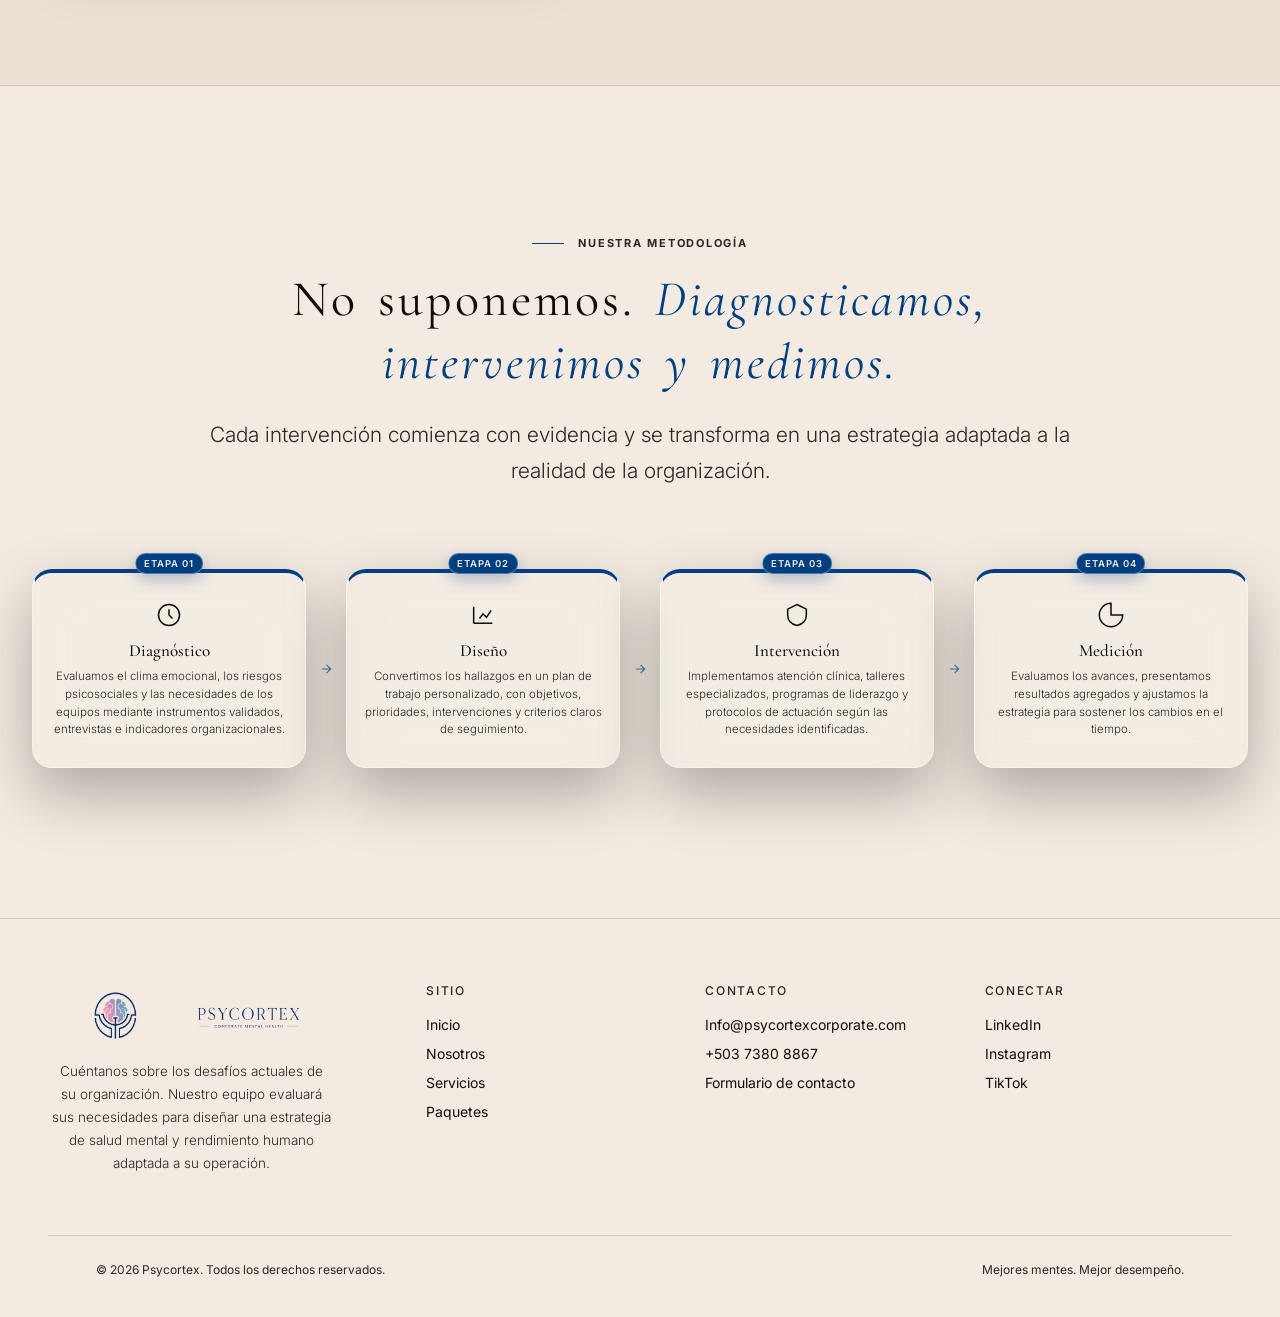
==== commit e2ae8a52: "fix: resolve mobile scroll glitches on neurons and ribbon, center header logo on mobile" ====
--- a/about.html
+++ b/about.html
@@ -8,7 +8,7 @@
 <link rel="preconnect" href="https://fonts.googleapis.com">
 <link rel="preconnect" href="https://fonts.gstatic.com" crossorigin>
 <link href="https://fonts.googleapis.com/css2?family=Cormorant+Garamond:ital,wght@0,300;0,400;0,500;0,600;1,400&family=Inter:wght@300;400;500;600&display=swap" rel="stylesheet">
-<link rel="stylesheet" href="assets/css/style.css?v=120">
+<link rel="stylesheet" href="assets/css/style.css?v=182">
 <style>
   .philosophy-banner {
     padding: 180px 48px 120px;
@@ -185,6 +185,6 @@
   </div>
 </footer>
 
-<script src="assets/js/main.js?v=120"></script>
+<script src="assets/js/main.js?v=124"></script>
 </body>
 </html>
--- a/assets/css/style.css
+++ b/assets/css/style.css
@@ -42,7 +42,7 @@
 
   /* ---------- Neural circuit signature canvas ---------- */
   #circuit{
-    position:absolute; top:0; left:0; width:100vw; height:100%; z-index:1; pointer-events:none;
+    position:absolute; top:0; left:0; width:100%; height:100%; z-index:1; pointer-events:none;
   }
 
   /* ---------- Nav ---------- */
@@ -447,18 +447,47 @@
     border-top: 1px solid rgba(14, 13, 12, 0.08);
     border-bottom: 1px solid rgba(14, 13, 12, 0.08);
     border-radius: 8px;
-    -webkit-mask-image: linear-gradient(to right, transparent, black 10%, black 90%, transparent);
-    mask-image: linear-gradient(to right, transparent, black 10%, black 90%, transparent);
+    contain: paint;
+    -webkit-transform: translate3d(0, 0, 0);
+    transform: translate3d(0, 0, 0);
+  }
+
+  .industry-ribbon::before,
+  .industry-ribbon::after {
+    content: "";
+    position: absolute;
+    top: 0;
+    bottom: 0;
+    width: 60px;
+    z-index: 3;
+    pointer-events: none;
+  }
+
+  .industry-ribbon::before {
+    left: 0;
+    background: linear-gradient(to right, #F3EBE2 0%, rgba(243, 235, 226, 0) 100%);
+  }
+
+  .industry-ribbon::after {
+    right: 0;
+    background: linear-gradient(to left, #F3EBE2 0%, rgba(243, 235, 226, 0) 100%);
   }
 
   .ribbon-track {
     display: flex;
     width: max-content;
+    will-change: transform;
+    -webkit-transform: translate3d(0, 0, 0);
+    transform: translate3d(0, 0, 0);
+    -webkit-backface-visibility: hidden;
+    backface-visibility: hidden;
     animation: ribbonMarquee 25s linear infinite;
   }
 
-  .ribbon-track:hover {
-    animation-play-state: paused;
+  @media (hover: hover) and (pointer: fine) {
+    .ribbon-track:hover {
+      animation-play-state: paused;
+    }
   }
 
   .ribbon-group {
@@ -467,6 +496,7 @@
     gap: 24px;
     padding-right: 24px;
     white-space: nowrap;
+    flex-shrink: 0;
   }
 
   .ribbon-group span {
@@ -485,8 +515,14 @@
   }
 
   @keyframes ribbonMarquee {
-    0% { transform: translateX(0); }
-    100% { transform: translateX(-50%); }
+    0% {
+      -webkit-transform: translate3d(0, 0, 0);
+      transform: translate3d(0, 0, 0);
+    }
+    100% {
+      -webkit-transform: translate3d(-50%, 0, 0);
+      transform: translate3d(-50%, 0, 0);
+    }
   }
 
   /* ---------- Approach / philosophy ---------- */
@@ -1351,27 +1387,68 @@
 
     .nav-toggle {
       display: flex !important;
+      position: absolute !important;
+      right: 18px !important;
+      top: 50% !important;
+      transform: translateY(-50%) !important;
+      z-index: 60 !important;
+      margin: 0 !important;
     }
 
     nav, .site-header {
-      padding: 14px 20px !important;
+      padding: 12px 18px !important;
       width: 100% !important;
       max-width: 100% !important;
+      display: flex !important;
+      align-items: center !important;
+      position: fixed !important;
+    }
+
+    nav .logo-mark,
+    .site-header .logo-mark {
+      width: 100% !important;
+      max-width: 100% !important;
+      display: flex !important;
+      align-items: center !important;
+      position: relative !important;
+      margin: 0 !important;
+    }
+
+    /* Brain icon logo on the left */
+    nav .logo-mark img:first-child,
+    .site-header .logo-mark img:first-child {
+      max-height: 52px !important;
+      height: 52px !important;
+      width: auto !important;
+      margin: 0 !important;
+      object-fit: contain !important;
+      flex-shrink: 0 !important;
+      position: relative !important;
+      z-index: 2 !important;
+    }
+
+    /* PSYCORTEX Corporate Mental Health text logo centered in header bar (50% bigger) */
+    nav .logo-mark img:last-child,
+    .site-header .logo-mark img:last-child {
+      max-height: 72px !important;
+      height: 72px !important;
+      width: auto !important;
+      max-width: calc(100vw - 110px) !important;
+      margin: 0 !important;
+      object-fit: contain !important;
+      position: absolute !important;
+      left: 50% !important;
+      top: 50% !important;
+      transform: translate(-50%, -50%) !important;
+      z-index: 1 !important;
     }
 
     nav.scrolled {
-      padding: 12px 20px !important;
+      padding: 10px 18px !important;
       background: rgba(243, 235, 226, 0.96) !important;
       backdrop-filter: blur(24px) saturate(180%);
       -webkit-backdrop-filter: blur(24px) saturate(180%);
       box-shadow: 0 10px 30px rgba(14, 13, 12, 0.12);
-    }
-
-    .logo-mark img {
-      max-height: 52px !important;
-      height: 52px !important;
-      width: auto !important;
-      margin: 0 !important;
     }
 
     .nav-links {
@@ -1395,20 +1472,24 @@
       z-index: 55;
       opacity: 0;
       visibility: hidden;
+      pointer-events: none;
       transform: translateY(-12px);
       transition: opacity 0.35s ease, transform 0.35s ease, visibility 0.35s ease;
       box-shadow: 0 20px 50px rgba(14, 13, 12, 0.2);
     }
 
     .nav-links.is-open {
-      opacity: 1;
-      visibility: visible;
-      transform: translateY(0);
+      opacity: 1 !important;
+      visibility: visible !important;
+      pointer-events: auto !important;
+      transform: translateY(0) !important;
     }
 
     .nav-links li {
       width: 100%;
       text-align: center;
+      position: relative;
+      z-index: 3;
     }
 
     .nav-links a {
@@ -1419,6 +1500,8 @@
       min-height: 48px;
       line-height: 24px;
       color: var(--ink);
+      position: relative;
+      z-index: 3;
     }
 
     .nav-links a.nav-cta {
@@ -1585,6 +1668,11 @@
       overflow: hidden !important;
     }
 
+    .industry-ribbon::before,
+    .industry-ribbon::after {
+      width: 32px !important;
+    }
+
     .wrap {
       padding: 0 20px !important;
       width: 100% !important;
@@ -2683,156 +2771,187 @@
 }
 
 /* ==========================================================================
-   LAPTOP & SMALLER PC AUTOMATIC RESPONSIVE DISPLAY ENGINE
+   UNIVERSAL FLUID RESPONSIVE ENGINE (CALIBRATED TO 24-INCH iMAC BASELINE)
+   Scales smoothly and continuously across ALL PC & Laptop viewports (1025px - 2560px+)
    ========================================================================== */
-@media (max-width: 1680px) and (min-width: 1025px) {
+@media (min-width: 1025px) {
   nav, .site-header {
-    padding: 12px 28px 12px 48px !important;
+    padding: clamp(10px, 1.2vh, 18px) clamp(24px, 2.5vw, 48px) !important;
   }
   .hero {
-    padding: 130px 48px 80px !important;
+    padding: clamp(100px, 12vh, 160px) clamp(24px, 2.5vw, 48px) clamp(40px, 6vh, 80px) !important;
     min-height: 100vh !important;
     min-height: 100dvh !important;
     height: 100vh !important;
     display: flex !important;
     align-items: center !important;
     box-sizing: border-box !important;
+    position: relative !important;
+    overflow: hidden !important;
   }
   .hero-inner {
     max-width: 1850px !important;
     width: 100% !important;
+    margin: 0 auto !important;
+  }
+  .eyebrow {
+    margin-bottom: clamp(12px, 2vh, 28px) !important;
   }
   .eyebrow .rule {
-    width: 41px !important;
+    width: clamp(32px, 2.3vw, 46px) !important;
   }
   .eyebrow span {
-    font-size: 12px !important;
+    font-size: clamp(11px, 0.65vw, 13.5px) !important;
   }
   .hero h1 {
-    font-size: clamp(23px, 2.88vw, 45px) !important;
-    max-width: min(700px, 50vw) !important;
-    line-height: 1.18 !important;
+    font-size: clamp(26px, 2.8vw, 62px) !important;
+    max-width: min(990px, 50vw) !important;
+    line-height: 1.15 !important;
   }
   .hero-sub {
-    font-size: clamp(13px, 0.99vw, 15.8px) !important;
-    max-width: min(480px, 37vw) !important;
+    font-size: clamp(13px, 0.85vw, 18px) !important;
+    max-width: min(560px, 36vw) !important;
     line-height: 1.65 !important;
-    margin-top: 20px !important;
+    margin-top: clamp(14px, 2vh, 30px) !important;
   }
   .hero-actions {
-    margin-top: 26px !important;
+    margin-top: clamp(20px, 3.8vh, 56px) !important;
+    gap: clamp(12px, 1.2vw, 20px) !important;
   }
   .float-card {
-    right: clamp(230px, 19%, 300px) !important;
-    top: clamp(88px, 10.8vh, 115px) !important;
-    width: clamp(191px, 14.9vw, 228px) !important;
-    padding: clamp(12.5px, 1.1vw, 19px) !important;
+    position: absolute !important;
+    right: clamp(280px, 22.5vw, 460px) !important;
+    top: clamp(50px, 7.5vh, 90px) !important;
+    width: clamp(185px, 13.5vw, 308px) !important;
+    padding: clamp(12.5px, 1.35vw, 31px) !important;
     z-index: 4 !important;
+    box-sizing: border-box !important;
   }
   .float-card .stat-num {
-    font-size: clamp(22.6px, 1.8vw, 31.5px) !important;
+    font-size: clamp(22.5px, 2vw, 46px) !important;
   }
   .float-card .stat-label {
-    font-size: clamp(8.6px, 0.68vw, 9.5px) !important;
+    font-size: clamp(8px, 0.53vw, 12px) !important;
     line-height: 1.5 !important;
     letter-spacing: 0.08em !important;
-    margin-top: 6px !important;
+    margin-top: clamp(4px, 0.5vh, 10px) !important;
   }
   .float-card .stat-rule {
-    margin: clamp(6px, 0.6vw, 10px) 0 !important;
+    margin: clamp(6px, 0.8vh, 16px) 0 !important;
   }
   .hero-cutout {
-    right: -3.5% !important;
+    position: absolute !important;
+    right: clamp(-3.5%, -0.8vw, -0.5%) !important;
+    bottom: 0 !important;
     height: 100% !important;
     max-height: 100vh !important;
     z-index: 3 !important;
+    object-fit: contain !important;
+    object-position: right bottom !important;
+    pointer-events: none !important;
   }
   .trust-row {
-    margin-top: 34px !important;
-  }
-  /* Nuestra Metodología — 10% Bigger Cards on Single Horizontal Row */
+    margin-top: clamp(20px, 3.2vh, 60px) !important;
+  }
+  .trust-marks span {
+    font-size: clamp(13px, 0.8vw, 16px) !important;
+  }
+
+  /* Nuestra Metodología — Continuous Proportional Single Horizontal Row */
   .approach .wrap {
-    padding-left: 20px !important;
-    padding-right: 20px !important;
+    padding-left: clamp(20px, 2.5vw, 48px) !important;
+    padding-right: clamp(20px, 2.5vw, 48px) !important;
     max-width: 1850px !important;
   }
   .approach-grid {
+    display: flex !important;
+    flex-direction: row !important;
     flex-wrap: nowrap !important;
     justify-content: center !important;
-    gap: 12px !important;
+    gap: clamp(8px, 0.8vw, 20px) !important;
     align-items: stretch !important;
   }
   .approach-card, .roadmap-card {
-    flex: 0 1 265px !important;
+    flex: 1 1 0 !important;
     min-width: 0 !important;
-    max-width: 265px !important;
-    padding: 40px 16px 26px !important;
+    max-width: 320px !important;
+    padding: clamp(28px, 2.2vw, 46px) clamp(12px, 1vw, 22px) !important;
     border-radius: 20px !important;
+    box-sizing: border-box !important;
   }
   .approach-card svg {
-    width: 38px !important;
-    height: 38px !important;
-    margin: 0 auto 18px !important;
+    width: clamp(28px, 2vw, 38px) !important;
+    height: clamp(28px, 2vw, 38px) !important;
+    margin: 0 auto clamp(10px, 1.2vh, 18px) !important;
   }
   .roadmap-step-badge {
-    font-size: 11px !important;
-    padding: 4px 12px !important;
-    margin-bottom: 18px !important;
+    font-size: clamp(9.5px, 0.58vw, 12px) !important;
+    padding: 4px clamp(8px, 0.6vw, 14px) !important;
+    margin-bottom: clamp(10px, 1.2vh, 18px) !important;
     letter-spacing: 0.1em !important;
   }
   .approach-card h3 {
-    font-size: 23px !important;
-    margin-bottom: 12px !important;
+    font-size: clamp(17px, 1.2vw, 24px) !important;
+    margin-bottom: clamp(6px, 0.8vh, 12px) !important;
   }
   .approach-card p {
-    font-size: 14.5px !important;
-    line-height: 1.6 !important;
+    font-size: clamp(11.5px, 0.7vw, 14.5px) !important;
+    line-height: 1.55 !important;
   }
   .roadmap-connector {
-    margin: 0 2px !important;
+    margin: 0 clamp(1px, 0.2vw, 6px) !important;
     z-index: 2 !important;
+    align-self: center !important;
   }
   .roadmap-connector svg {
-    width: 20px !important;
-    height: 20px !important;
-  }
-  /* Program / Intervention Pillar Cards — 15% Smaller for Smaller PC View */
+    width: clamp(14px, 1vw, 22px) !important;
+    height: clamp(14px, 1vw, 22px) !important;
+  }
+
+  /* Intervention Pillar Cards */
   .pillar-card {
-    padding: 18px 18px !important;
-    gap: 12px !important;
+    padding: clamp(16px, 1.2vw, 28px) !important;
+    gap: clamp(10px, 0.8vw, 16px) !important;
   }
   .pillar-num {
-    font-size: 17px !important;
+    font-size: clamp(14px, 0.9vw, 18px) !important;
   }
   .pillar-content h4 {
-    font-size: 18.7px !important;
+    font-size: clamp(16px, 1.05vw, 21px) !important;
     margin-bottom: 6px !important;
   }
   .pillar-content p {
-    font-size: 11.9px !important;
+    font-size: clamp(11.5px, 0.65vw, 14px) !important;
     line-height: 1.5 !important;
   }
   .pillar-card .arrow {
-    width: 15px !important;
-    height: 15px !important;
-  }
-
-  /* Program Package Cards — 15% Smaller for Smaller PC View */
+    width: clamp(13px, 0.8vw, 16px) !important;
+    height: clamp(13px, 0.8vw, 16px) !important;
+  }
+
+  /* Package Cards */
   .package-card {
-    padding: 26px 20px !important;
+    padding: clamp(22px, 1.5vw, 36px) !important;
   }
   .package-card h3 {
-    font-size: 23.8px !important;
+    font-size: clamp(20px, 1.3vw, 28px) !important;
   }
   .package-card p, .package-card .pkg-features li {
-    font-size: 12px !important;
+    font-size: clamp(11.5px, 0.65vw, 14px) !important;
+  }
+
+  /* Footer 4-Column Balanced Grid */
+  .footer-grid {
+    display: grid !important;
+    grid-template-columns: 1.4fr 1fr 1fr 1fr !important;
+    gap: clamp(24px, 2.5vw, 50px) !important;
   }
 }
 
 @media (max-height: 850px) and (min-width: 1025px) {
   .hero {
-    padding-top: 110px !important;
-    padding-bottom: 50px !important;
+    padding-top: clamp(80px, 10vh, 110px) !important;
+    padding-bottom: clamp(30px, 5vh, 50px) !important;
     min-height: 100vh !important;
     height: 100vh !important;
   }
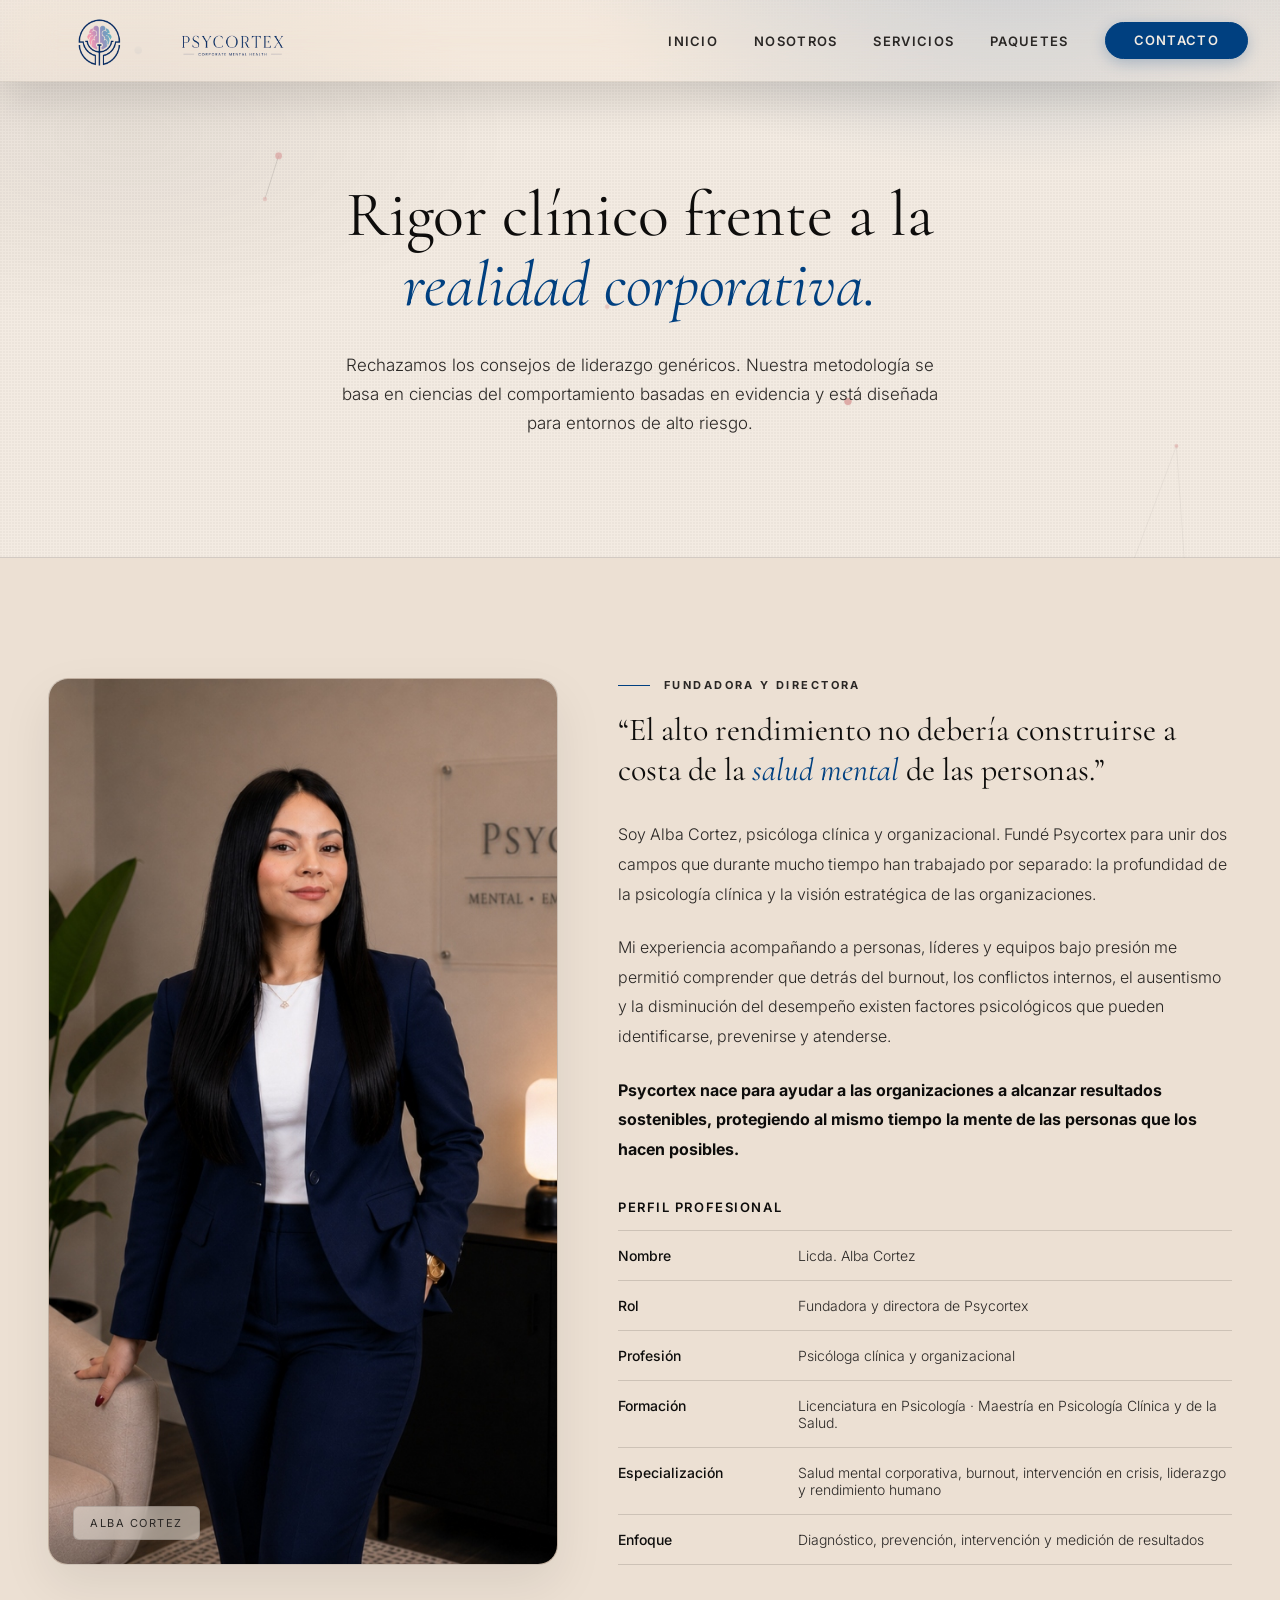
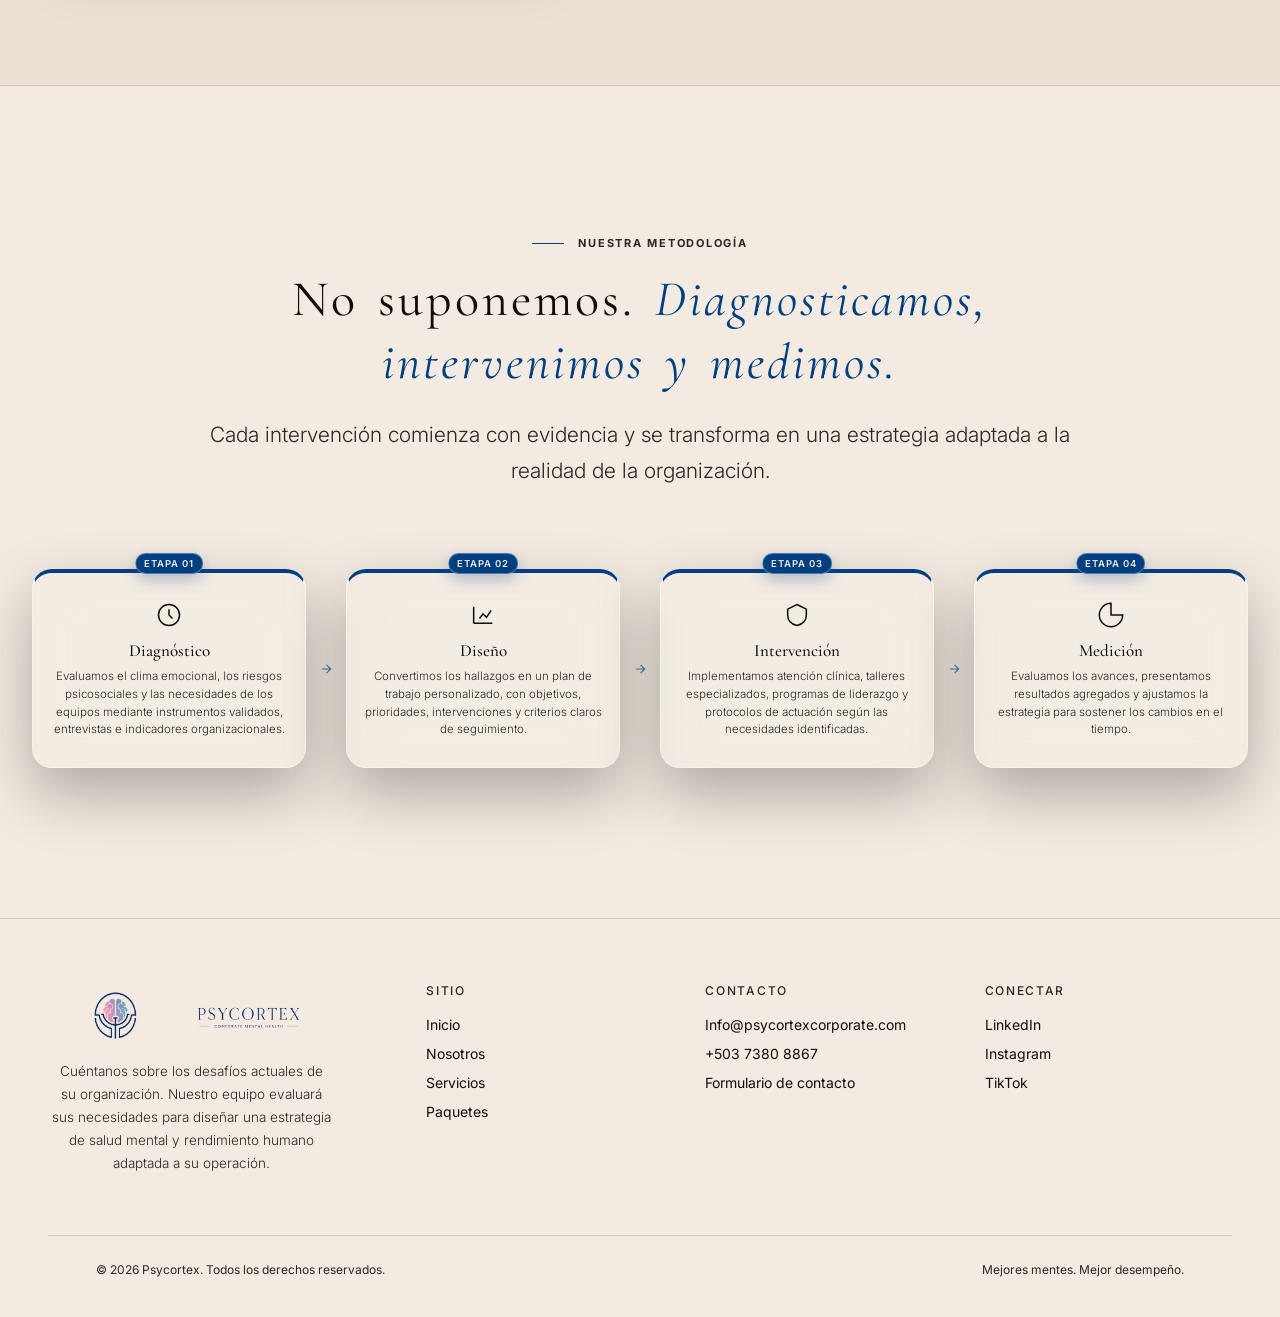
==== commit 01b47db8: "Complete production readiness audit remediations: RLS security, form error handling, canvas optimiza" ====
--- a/about.html
+++ b/about.html
@@ -1,14 +1,29 @@
 <!DOCTYPE html>
-<html lang="en">
+<html lang="es">
 <head>
 <meta charset="UTF-8">
 <meta name="viewport" content="width=device-width, initial-scale=1.0, viewport-fit=cover">
 <title>Nosotros | Psycortex</title>
 <meta name="description" content="Conozca Psycortex, a nuestra fundadora, nuestras credenciales y nuestro enfoque clínico hacia la psicología del desempeño.">
+
+<!-- Open Graph / LinkedIn / Facebook -->
+<meta property="og:type" content="website">
+<meta property="og:url" content="https://psycortexcorporate.com/about.html">
+<meta property="og:title" content="Nosotros | Psycortex">
+<meta property="og:description" content="Conozca Psycortex, a nuestra fundadora Alba Cortez, nuestras credenciales y nuestro enfoque clínico.">
+<meta property="og:image" content="https://psycortexcorporate.com/assets/img/alba-cortez-about.jpg">
+
+<!-- Twitter Card -->
+<meta name="twitter:card" content="summary_large_image">
+<meta name="twitter:url" content="https://psycortexcorporate.com/about.html">
+<meta name="twitter:title" content="Nosotros | Psycortex">
+<meta name="twitter:description" content="Conozca Psycortex, a nuestra fundadora Alba Cortez, nuestras credenciales y nuestro enfoque clínico.">
+<meta name="twitter:image" content="https://psycortexcorporate.com/assets/img/alba-cortez-about.jpg">
+
 <link rel="preconnect" href="https://fonts.googleapis.com">
 <link rel="preconnect" href="https://fonts.gstatic.com" crossorigin>
 <link href="https://fonts.googleapis.com/css2?family=Cormorant+Garamond:ital,wght@0,300;0,400;0,500;0,600;1,400&family=Inter:wght@300;400;500;600&display=swap" rel="stylesheet">
-<link rel="stylesheet" href="assets/css/style.css?v=182">
+<link rel="stylesheet" href="assets/css/style.css?v=184">
 <style>
   .philosophy-banner {
     padding: 180px 48px 120px;
@@ -72,7 +87,7 @@
 <section class="credentials" id="about" style="background: var(--cream-deep); border-bottom: 1px solid var(--line);">
   <div class="wrap cred-grid">
     <div class="cred-portrait">
-      <img src="assets/img/alba-cortez-about.jpg" alt="Alba Cortez">
+      <img src="assets/img/alba-cortez-about.jpg" alt="Alba Cortez" width="1024" height="1024" loading="lazy">
       <span class="frame-label">Alba Cortez</span>
     </div>
     <div class="cred-copy">
@@ -180,11 +195,11 @@
       </div>
     </div>
   <div class="footer-bottom wrap">
-    <span>© 2026 Psycortex. Todos los derechos reservados.</span>
+    <span>© <span class="copyright-year">2026</span> Psycortex. Todos los derechos reservados.</span>
     <span>Mejores mentes. Mejor desempeño.</span>
   </div>
 </footer>
 
-<script src="assets/js/main.js?v=124"></script>
+<script src="assets/js/main.js?v=184"></script>
 </body>
 </html>
--- a/assets/css/style.css
+++ b/assets/css/style.css
@@ -1666,11 +1666,50 @@
       max-width: 100% !important;
       margin: 12px auto 0 auto !important;
       overflow: hidden !important;
+      padding: 12px 0 !important;
+      contain: none !important;
+      -webkit-mask-image: linear-gradient(to right, transparent 0%, black 24px, black calc(100% - 24px), transparent 100%) !important;
+      mask-image: linear-gradient(to right, transparent 0%, black 24px, black calc(100% - 24px), transparent 100%) !important;
     }
 
     .industry-ribbon::before,
     .industry-ribbon::after {
-      width: 32px !important;
+      display: none !important;
+    }
+
+    .ribbon-track {
+      display: flex !important;
+      flex-direction: row !important;
+      flex-wrap: nowrap !important;
+      width: max-content !important;
+      min-width: max-content !important;
+    }
+
+    .ribbon-group {
+      display: flex !important;
+      flex-direction: row !important;
+      flex-wrap: nowrap !important;
+      align-items: center !important;
+      flex: 0 0 auto !important;
+      min-width: max-content !important;
+      width: max-content !important;
+      gap: 18px !important;
+      padding-right: 18px !important;
+      white-space: nowrap !important;
+      box-sizing: border-box !important;
+    }
+
+    .ribbon-group span {
+      display: inline-block !important;
+      flex-shrink: 0 !important;
+      white-space: nowrap !important;
+      font-size: 15.5px !important;
+    }
+
+    .ribbon-group .dot {
+      display: inline-block !important;
+      flex-shrink: 0 !important;
+      font-size: 11px !important;
     }
 
     .wrap {
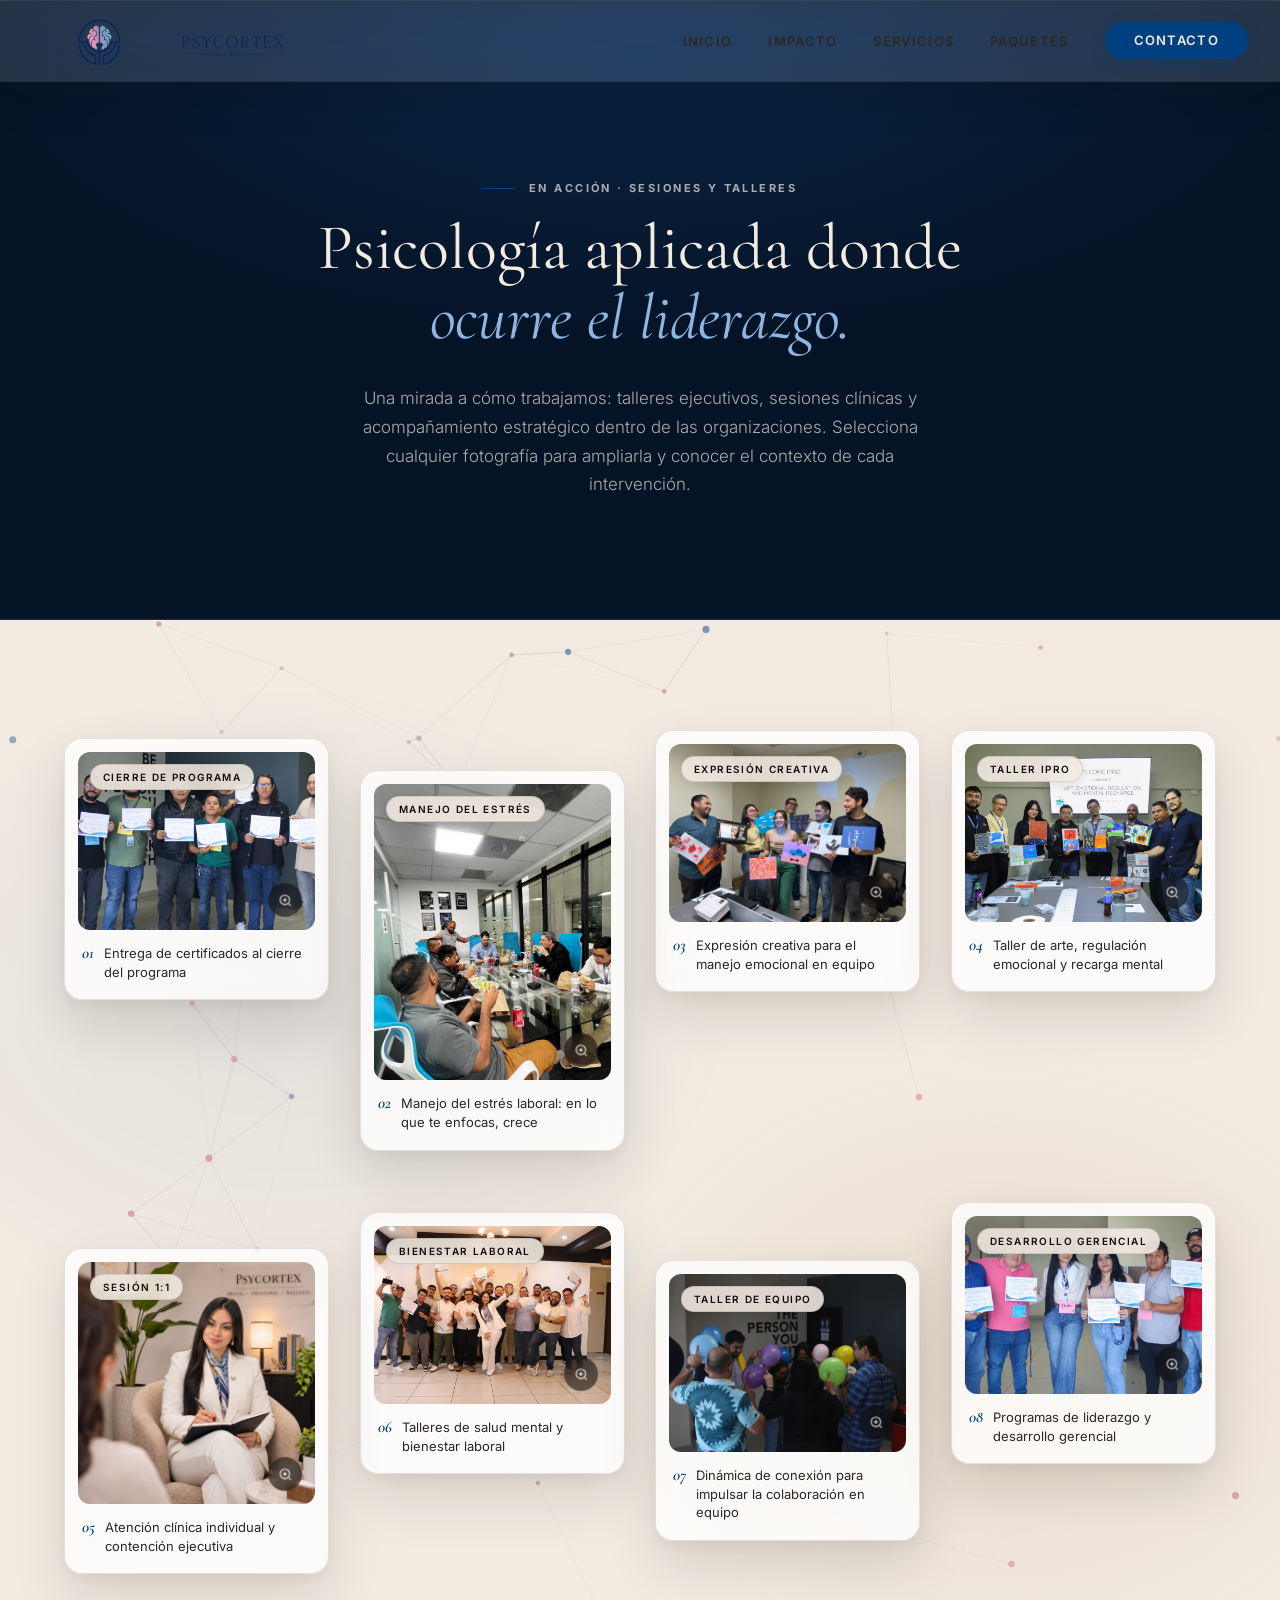
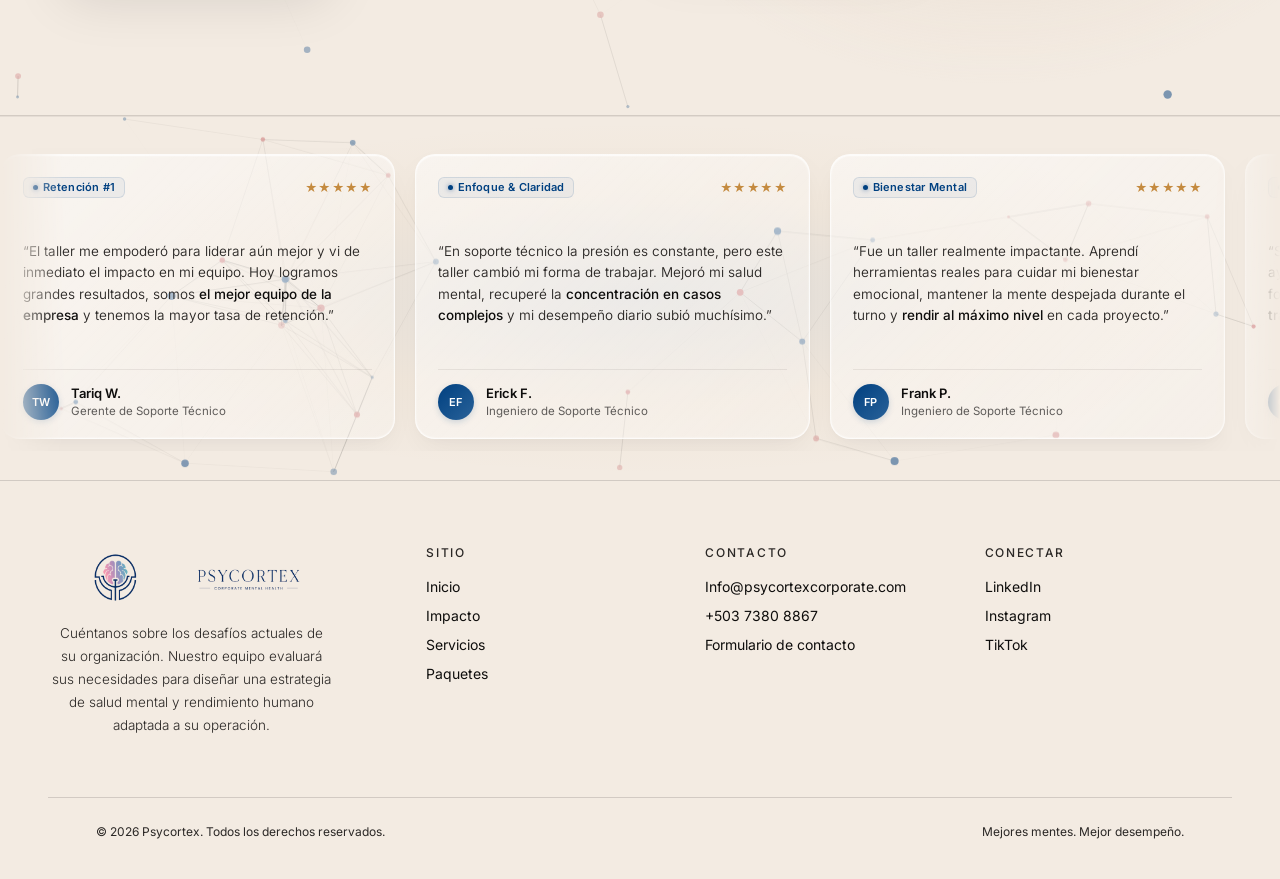
==== commit f60b62a4: "Rename Nosotros to Impacto, add interactive workshop gallery & real client testimonials" ====
--- a/about.html
+++ b/about.html
@@ -3,27 +3,27 @@
 <head>
 <meta charset="UTF-8">
 <meta name="viewport" content="width=device-width, initial-scale=1.0, viewport-fit=cover">
-<title>Nosotros | Psycortex</title>
-<meta name="description" content="Conozca Psycortex, a nuestra fundadora, nuestras credenciales y nuestro enfoque clínico hacia la psicología del desempeño.">
+<title>Impacto | Psycortex</title>
+<meta name="description" content="Conozca el impacto real de Psycortex: talleres corporativos, sesiones clínicas, dinámicas de equipo y testimonios de nuestros clientes.">
 
 <!-- Open Graph / LinkedIn / Facebook -->
 <meta property="og:type" content="website">
 <meta property="og:url" content="https://psycortexcorporate.com/about.html">
-<meta property="og:title" content="Nosotros | Psycortex">
-<meta property="og:description" content="Conozca Psycortex, a nuestra fundadora Alba Cortez, nuestras credenciales y nuestro enfoque clínico.">
+<meta property="og:title" content="Impacto | Psycortex">
+<meta property="og:description" content="Talleres corporativos, sesiones clínicas y testimonios reales del impacto de Psycortex en equipos de alto desempeño.">
 <meta property="og:image" content="https://psycortexcorporate.com/assets/img/alba-cortez-about.jpg">
 
 <!-- Twitter Card -->
 <meta name="twitter:card" content="summary_large_image">
 <meta name="twitter:url" content="https://psycortexcorporate.com/about.html">
-<meta name="twitter:title" content="Nosotros | Psycortex">
-<meta name="twitter:description" content="Conozca Psycortex, a nuestra fundadora Alba Cortez, nuestras credenciales y nuestro enfoque clínico.">
+<meta name="twitter:title" content="Impacto | Psycortex">
+<meta name="twitter:description" content="Talleres corporativos, sesiones clínicas y testimonios reales del impacto de Psycortex en equipos de alto desempeño.">
 <meta name="twitter:image" content="https://psycortexcorporate.com/assets/img/alba-cortez-about.jpg">
 
 <link rel="preconnect" href="https://fonts.googleapis.com">
 <link rel="preconnect" href="https://fonts.gstatic.com" crossorigin>
 <link href="https://fonts.googleapis.com/css2?family=Cormorant+Garamond:ital,wght@0,300;0,400;0,500;0,600;1,400&family=Inter:wght@300;400;500;600&display=swap" rel="stylesheet">
-<link rel="stylesheet" href="assets/css/style.css?v=184">
+<link rel="stylesheet" href="assets/css/style.css?v=197">
 <style>
   .philosophy-banner {
     padding: 180px 48px 120px;
@@ -47,6 +47,12 @@
     max-width: 600px;
     margin: 0 auto;
   }
+  /* Dark navy banner — same look as the first section of Servicios */
+  .philosophy-banner.services { border-bottom: 1px solid rgba(243,235,226,0.12); }
+  .philosophy-banner.services .wrap { position: relative; z-index: 1; }
+  .philosophy-banner.services h1 { color: var(--cream); }
+  .philosophy-banner.services h1 em { color: #8DB6E3; }
+  .philosophy-banner.services p { color: rgba(243,235,226,0.7); }
 </style>
 </head>
 <body>
@@ -68,7 +74,7 @@
   </button>
   <ul class="nav-links">
     <li><a href="index.html">Inicio</a></li>
-    <li><a href="about.html">Nosotros</a></li>
+    <li><a href="about.html">Impacto</a></li>
     <li><a href="services.html">Servicios</a></li>
     <li><a href="packages.html">Paquetes</a></li>
     <li><a href="contact.html" class="nav-cta">Contacto</a></li>
@@ -76,93 +82,493 @@
 </nav>
 
 <!-- ============ HEADER ============ -->
-<section class="philosophy-banner">
+<section class="philosophy-banner services">
   <div class="wrap">
-    <h1>Rigor clínico frente a la <br><em>realidad corporativa.</em></h1>
-    <p>Rechazamos los consejos de liderazgo genéricos. Nuestra metodología se basa en ciencias del comportamiento basadas en evidencia y está diseñada para entornos de alto riesgo.</p>
+    <div class="eyebrow" style="justify-content: center;"><div class="rule"></div><span>EN ACCIÓN · SESIONES Y TALLERES</span></div>
+    <h1>Psicología aplicada donde <br><em>ocurre el liderazgo.</em></h1>
+    <p>Una mirada a cómo trabajamos: talleres ejecutivos, sesiones clínicas y acompañamiento estratégico dentro de las organizaciones. Selecciona cualquier fotografía para ampliarla y conocer el contexto de cada intervención.</p>
   </div>
 </section>
 
-<!-- ============ CREDENTIALS / ABOUT ============ -->
-<section class="credentials" id="about" style="background: var(--cream-deep); border-bottom: 1px solid var(--line);">
-  <div class="wrap cred-grid">
-    <div class="cred-portrait">
-      <img src="assets/img/alba-cortez-about.jpg" alt="Alba Cortez" width="1024" height="1024" loading="lazy">
-      <span class="frame-label">Alba Cortez</span>
-    </div>
-    <div class="cred-copy">
-      <div class="eyebrow"><div class="rule"></div><span>FUNDADORA Y DIRECTORA</span></div>
-      <h2>“El alto rendimiento no debería construirse a costa de la <em>salud mental</em> de las personas.”</h2>
-      <p style="margin-bottom: 24px; font-size: 16px; line-height: 1.85; color: var(--ink-soft); font-weight: 300;">Soy Alba Cortez, psicóloga clínica y organizacional. Fundé Psycortex para unir dos campos que durante mucho tiempo han trabajado por separado: la profundidad de la psicología clínica y la visión estratégica de las organizaciones.</p>
-      <p style="margin-bottom: 24px; font-size: 16px; line-height: 1.85; color: var(--ink-soft); font-weight: 300;">Mi experiencia acompañando a personas, líderes y equipos bajo presión me permitió comprender que detrás del burnout, los conflictos internos, el ausentismo y la disminución del desempeño existen factores psicológicos que pueden identificarse, prevenirse y atenderse.</p>
-      <p style="margin-bottom: 35px; font-size: 16px; line-height: 1.85; color: var(--ink); font-weight: 600;"><strong>Psycortex nace para ayudar a las organizaciones a alcanzar resultados sostenibles, protegiendo al mismo tiempo la mente de las personas que los hacen posibles.</strong></p>
-      <h5 style="margin: 30px 0 15px 0; font-size: 13px; letter-spacing: 0.12em; text-transform: uppercase; color: var(--ink); font-weight: 600;">Perfil profesional</h5>
-      <div class="cred-list">
-        <div class="cred-item"><span class="label">Nombre</span><span class="detail">Licda. Alba Cortez</span></div>
-        <div class="cred-item"><span class="label">Rol</span><span class="detail">Fundadora y directora de Psycortex</span></div>
-        <div class="cred-item"><span class="label">Profesión</span><span class="detail">Psicóloga clínica y organizacional</span></div>
-        <div class="cred-item"><span class="label">Formación</span><span class="detail">Licenciatura en Psicología · Maestría en Psicología Clínica y de la Salud.</span></div>
-        <div class="cred-item"><span class="label">Especialización</span><span class="detail">Salud mental corporativa, burnout, intervención en crisis, liderazgo y rendimiento humano</span></div>
-        <div class="cred-item"><span class="label">Enfoque</span><span class="detail">Diagnóstico, prevención, intervención y medición de resultados</span></div>
-      </div>
+<!-- ============ IN ACTION / FLOATING SCATTERED GALLERY ============ -->
+<section class="action-gallery-section" id="en-accion">
+  <canvas class="reviews-circuit section-circuit" aria-hidden="true"></canvas>
+  <div class="wrap">
+    <div class="scatter-stage" id="scatterStage">
+      <!-- Real Photo A: Program completion certificates -->
+      <article class="scatter-card scatter-item-9 float-anim-c" tabindex="0" role="button" aria-label="Ver foto: Cierre de programa y entrega de certificados"
+        data-depth="0.034"
+        data-category="CIERRE DE PROGRAMA"
+        data-title="Entrega de Certificados de Logro"
+        data-caption="Cierre de un programa de formación corporativa: los participantes reciben su certificado tras completar el proceso de desarrollo y fortalecimiento de habilidades socioemocionales.">
+        <div class="scatter-photo-wrap">
+          <img src="assets/img/real-certificados.jpg" alt="Participantes de un programa corporativo sosteniendo sus certificados de logro">
+          <span class="scatter-tag">Cierre de Programa</span>
+          <span class="scatter-zoom-hint" aria-hidden="true">
+            <svg viewBox="0 0 24 24" fill="none" stroke="currentColor" stroke-width="1.8"><circle cx="11" cy="11" r="7"/><path d="M20 20l-3.5-3.5M11 8v6M8 11h6"/></svg>
+          </span>
+        </div>
+        <div class="scatter-meta">
+          <span class="scatter-num">01</span>
+          <p class="scatter-short">Entrega de certificados al cierre del programa</p>
+        </div>
+      </article>
+
+      <!-- Real Photo B: Workplace stress & positive emotional focus workshop -->
+      <article class="scatter-card scatter-item-10 float-anim-a" tabindex="0" role="button" aria-label="Ver foto: Taller de manejo del estrés laboral y enfoque emocional positivo"
+        data-depth="0.044"
+        data-category="MANEJO DEL ESTRÉS"
+        data-title="Manejo del Estrés Laboral y Enfoque Emocional Positivo"
+        data-caption="Taller práctico sobre cómo gestionar el estrés en el entorno laboral y dirigir la atención hacia aquello que promueve emociones positivas, bajo la premisa de que aquello en lo que te enfocas, crece.">
+        <div class="scatter-photo-wrap is-portrait">
+          <img src="assets/img/real-sesion-equipo.jpg" alt="Participantes durante un taller sobre manejo del estrés laboral y enfoque en emociones positivas">
+          <span class="scatter-tag">Manejo del Estrés</span>
+          <span class="scatter-zoom-hint" aria-hidden="true">
+            <svg viewBox="0 0 24 24" fill="none" stroke="currentColor" stroke-width="1.8"><circle cx="11" cy="11" r="7"/><path d="M20 20l-3.5-3.5M11 8v6M8 11h6"/></svg>
+          </span>
+        </div>
+        <div class="scatter-meta">
+          <span class="scatter-num">02</span>
+          <p class="scatter-short">Manejo del estrés laboral: en lo que te enfocas, crece</p>
+        </div>
+      </article>
+
+      <!-- Real Photo C: Expressive art workshop -->
+      <article class="scatter-card scatter-item-11 float-anim-b" tabindex="0" role="button" aria-label="Ver foto: Taller de expresión creativa"
+        data-depth="0.03"
+        data-category="TALLER VIVENCIAL"
+        data-title="Taller de Expresión Creativa y Manejo Emocional"
+        data-caption="Dinámica de expresión a través del arte para explorar emociones, liberar tensión y fortalecer la cohesión del equipo, con participación presencial y remota.">
+        <div class="scatter-photo-wrap">
+          <img src="assets/img/real-taller-arte.jpg" alt="Equipo mostrando sus pinturas durante un taller de expresión creativa">
+          <span class="scatter-tag">Expresión Creativa</span>
+          <span class="scatter-zoom-hint" aria-hidden="true">
+            <svg viewBox="0 0 24 24" fill="none" stroke="currentColor" stroke-width="1.8"><circle cx="11" cy="11" r="7"/><path d="M20 20l-3.5-3.5M11 8v6M8 11h6"/></svg>
+          </span>
+        </div>
+        <div class="scatter-meta">
+          <span class="scatter-num">03</span>
+          <p class="scatter-short">Expresión creativa para el manejo emocional en equipo</p>
+        </div>
+      </article>
+      <!-- Card 1: Real Photo — IPRO Art & Emotional Regulation Workshop -->
+      <article class="scatter-card scatter-item-1 float-anim-a" tabindex="0" role="button" aria-label="Ver foto: Taller de Arte, Regulación Emocional y Recarga Mental en IPRO"
+        data-index="0"
+        data-depth="0.03"
+        data-category="TALLER CORPORATIVO"
+        data-title="Arte, Regulación Emocional y Recarga Mental"
+        data-caption="Taller impartido por la Psicóloga Alba Cortez para el equipo de IPRO: una experiencia práctica que utiliza el arte como herramienta para regular emociones, liberar el estrés acumulado y recargar la energía mental del equipo.">
+        <div class="scatter-photo-wrap">
+          <img src="assets/img/real-taller-ipro.jpg" alt="Alba Cortez junto al equipo de IPRO mostrando sus pinturas en el taller de arte y regulación emocional">
+          <span class="scatter-tag">Taller IPRO</span>
+          <span class="scatter-zoom-hint" aria-hidden="true">
+            <svg viewBox="0 0 24 24" fill="none" stroke="currentColor" stroke-width="1.8"><circle cx="11" cy="11" r="7"/><path d="M20 20l-3.5-3.5M11 8v6M8 11h6"/></svg>
+          </span>
+        </div>
+        <div class="scatter-meta">
+          <span class="scatter-num">04</span>
+          <p class="scatter-short">Taller de arte, regulación emocional y recarga mental</p>
+        </div>
+      </article>
+
+      <!-- Card 2: 1-on-1 Clinical / Executive Session -->
+      <article class="scatter-card scatter-item-2 float-anim-b" tabindex="0" role="button" aria-label="Ver foto: Acompañamiento Clínico e Intervención 1 a 1"
+        data-index="1"
+        data-depth="0.045"
+        data-category="SESIÓN CLÍNICA 1:1"
+        data-title="Acompañamiento Clínico Confidencial para Líderes"
+        data-caption="Espacio de atención psicológica individual y asesoría ejecutiva donde abordamos ansiedad de rendimiento, regulación emocional y claridad estratégica desde un enfoque clínico basado en evidencia.">
+        <div class="scatter-photo-wrap">
+          <img src="assets/img/sesion-1a1.jpg" alt="Alba Cortez en sesión clínica individual con un líder corporativo">
+          <span class="scatter-tag">Sesión 1:1</span>
+          <span class="scatter-zoom-hint" aria-hidden="true">
+            <svg viewBox="0 0 24 24" fill="none" stroke="currentColor" stroke-width="1.8"><circle cx="11" cy="11" r="7"/><path d="M20 20l-3.5-3.5M11 8v6M8 11h6"/></svg>
+          </span>
+        </div>
+        <div class="scatter-meta">
+          <span class="scatter-num">05</span>
+          <p class="scatter-short">Atención clínica individual y contención ejecutiva</p>
+        </div>
+      </article>
+
+      <!-- Card 3: Real Photo — Mental health and workplace wellbeing workshops -->
+      <article class="scatter-card scatter-item-3 float-anim-c" tabindex="0" role="button" aria-label="Ver foto: Talleres de salud mental y bienestar laboral"
+        data-index="2"
+        data-depth="0.025"
+        data-category="SALUD Y BIENESTAR"
+        data-title="Talleres de Salud Mental y Bienestar Laboral"
+        data-caption="Un grupo de participantes celebra junto a la Psicóloga Alba Cortez la culminación de los talleres de salud mental y bienestar laboral y la entrega de sus certificados.">
+        <div class="scatter-photo-wrap">
+          <img src="assets/img/real-celebracion-grupo.jpg" alt="Alba Cortez junto a un grupo de participantes al finalizar los talleres de salud mental y bienestar laboral">
+          <span class="scatter-tag">Bienestar Laboral</span>
+          <span class="scatter-zoom-hint" aria-hidden="true">
+            <svg viewBox="0 0 24 24" fill="none" stroke="currentColor" stroke-width="1.8"><circle cx="11" cy="11" r="7"/><path d="M20 20l-3.5-3.5M11 8v6M8 11h6"/></svg>
+          </span>
+        </div>
+        <div class="scatter-meta">
+          <span class="scatter-num">06</span>
+          <p class="scatter-short">Talleres de salud mental y bienestar laboral</p>
+        </div>
+      </article>
+
+      <!-- Card 7: Real Photo — Team Connection & Collaboration Workshop -->
+      <article class="scatter-card scatter-item-7 float-anim-b" tabindex="0" role="button" aria-label="Ver foto: Taller de conexión y colaboración en equipo"
+        data-depth="0.036"
+        data-category="TALLER DE EQUIPO"
+        data-title="Conexión Humana y Colaboración en Equipo"
+        data-caption="Taller vivencial realizado para el equipo: una dinámica diseñada para sentir la conexión entre compañeros, fortalecer la confianza mutua e impulsar el crecimiento de la colaboración grupal.">
+        <div class="scatter-photo-wrap">
+          <img src="assets/img/real-taller-conexion.jpg" alt="Equipo participando en una dinámica con globos para sentir la conexión y fortalecer la colaboración">
+          <span class="scatter-tag">Taller de Equipo</span>
+          <span class="scatter-zoom-hint" aria-hidden="true">
+            <svg viewBox="0 0 24 24" fill="none" stroke="currentColor" stroke-width="1.8"><circle cx="11" cy="11" r="7"/><path d="M20 20l-3.5-3.5M11 8v6M8 11h6"/></svg>
+          </span>
+        </div>
+        <div class="scatter-meta">
+          <span class="scatter-num">07</span>
+          <p class="scatter-short">Dinámica de conexión para impulsar la colaboración en equipo</p>
+        </div>
+      </article>
+
+      <!-- Card 4: Real Photo — Leadership and managerial development programs -->
+      <article class="scatter-card scatter-item-4 float-anim-b" tabindex="0" role="button" aria-label="Ver foto: Programas de liderazgo y desarrollo gerencial"
+        data-index="3"
+        data-depth="0.038"
+        data-category="LIDERAZGO GERENCIAL"
+        data-title="Programas de Liderazgo y Desarrollo Gerencial"
+        data-caption="Participantes junto a la Psicóloga Alba Cortez celebran la culminación de los programas de liderazgo y desarrollo gerencial con la entrega de sus certificados.">
+        <div class="scatter-photo-wrap">
+          <img src="assets/img/real-certificados-2.jpg" alt="Alba Cortez junto a un grupo de participantes al culminar los programas de liderazgo y desarrollo gerencial">
+          <span class="scatter-tag">Desarrollo Gerencial</span>
+          <span class="scatter-zoom-hint" aria-hidden="true">
+            <svg viewBox="0 0 24 24" fill="none" stroke="currentColor" stroke-width="1.8"><circle cx="11" cy="11" r="7"/><path d="M20 20l-3.5-3.5M11 8v6M8 11h6"/></svg>
+          </span>
+        </div>
+        <div class="scatter-meta">
+          <span class="scatter-num">08</span>
+          <p class="scatter-short">Programas de liderazgo y desarrollo gerencial</p>
+        </div>
+      </article>
     </div>
   </div>
 </section>
 
-<!-- ============ APPROACH / METODOLOGÍA ============ -->
-<section class="approach" id="approach">
-  <div class="wrap">
-    <div class="section-head">
-      <div>
-        <div class="eyebrow"><div class="rule"></div><span>NUESTRA METODOLOGÍA</span></div>
-        <h2>No suponemos. <em>Diagnosticamos, intervenimos y medimos.</em></h2>
-      </div>
-      <p>Cada intervención comienza con evidencia y se transforma en una estrategia adaptada a la realidad de la organización.</p>
-    </div>
-
-    <div class="approach-grid">
-      <div class="approach-card roadmap-card">
-        <div class="roadmap-step-badge">ETAPA 01</div>
-        <svg viewBox="0 0 24 24" fill="none" stroke="currentColor" stroke-width="1.3"><circle cx="12" cy="12" r="9"/><path d="M12 7v5l3 3"/></svg>
-        <h3>Diagnóstico</h3>
-        <p>Evaluamos el clima emocional, los riesgos psicosociales y las necesidades de los equipos mediante instrumentos validados, entrevistas e indicadores organizacionales.</p>
-      </div>
-
-      <div class="roadmap-connector">
-        <svg viewBox="0 0 24 24" fill="none" stroke="currentColor" stroke-width="2"><path d="M5 12h14M13 5l7 7-7 7"/></svg>
-      </div>
-
-      <div class="approach-card roadmap-card">
-        <div class="roadmap-step-badge">ETAPA 02</div>
-        <svg viewBox="0 0 24 24" fill="none" stroke="currentColor" stroke-width="1.3"><path d="M4 19V5M4 19h16M9 15l3-4 3 3 4-6"/></svg>
-        <h3>Diseño</h3>
-        <p>Convertimos los hallazgos en un plan de trabajo personalizado, con objetivos, prioridades, intervenciones y criterios claros de seguimiento.</p>
-      </div>
-
-      <div class="roadmap-connector">
-        <svg viewBox="0 0 24 24" fill="none" stroke="currentColor" stroke-width="2"><path d="M5 12h14M13 5l7 7-7 7"/></svg>
-      </div>
-
-      <div class="approach-card roadmap-card">
-        <div class="roadmap-step-badge">ETAPA 03</div>
-        <svg viewBox="0 0 24 24" fill="none" stroke="currentColor" stroke-width="1.3"><path d="M12 3l8 4v5c0 5-3.5 8-8 9-4.5-1-8-4-8-9V7l8-4z"/></svg>
-        <h3>Intervención</h3>
-        <p>Implementamos atención clínica, talleres especializados, programas de liderazgo y protocolos de actuación según las necesidades identificadas.</p>
-      </div>
-
-      <div class="roadmap-connector">
-        <svg viewBox="0 0 24 24" fill="none" stroke="currentColor" stroke-width="2"><path d="M5 12h14M13 5l7 7-7 7"/></svg>
-      </div>
-
-      <div class="approach-card roadmap-card">
-        <div class="roadmap-step-badge">ETAPA 04</div>
-        <svg viewBox="0 0 24 24" fill="none" stroke="currentColor" stroke-width="1.3"><path d="M22 12A10 10 0 1 1 12 2v10z"/></svg>
-        <h3>Medición</h3>
-        <p>Evaluamos los avances, presentamos resultados agregados y ajustamos la estrategia para sostener los cambios en el tiempo.</p>
+<!-- ============ CUSTOMER REVIEWS RIBBON ============ -->
+<section class="reviews-section scroll-fade" id="reviews" aria-label="Testimonios de clientes">
+  <canvas id="reviewsCircuit" class="reviews-circuit"></canvas>
+  <div class="reviews-ribbon">
+    <div class="reviews-track">
+      <div class="reviews-group">
+        <!-- Review Card: Tariq W -->
+        <div class="review-card">
+          <div class="review-card-top">
+            <div class="review-impact"><span class="impact-dot"></span><span>Retención #1</span></div>
+            <div class="review-stars" aria-label="5 estrellas">★★★★★</div>
+          </div>
+          <p class="review-quote">“El taller me empoderó para liderar aún mejor y vi de inmediato el impacto en mi equipo. Hoy logramos grandes resultados, somos <em>el mejor equipo de la empresa</em> y tenemos la mayor tasa de retención.”</p>
+          <div class="review-author-wrap">
+            <div class="review-avatar">TW</div>
+            <div class="review-author-info">
+              <span class="review-author-name">Tariq W.</span>
+              <span class="review-author-sep">·</span>
+              <span class="review-author-role">Gerente de Soporte Técnico</span>
+            </div>
+          </div>
+        </div>
+
+        <!-- Review Card: Erick F -->
+        <div class="review-card">
+          <div class="review-card-top">
+            <div class="review-impact"><span class="impact-dot"></span><span>Enfoque &amp; Claridad</span></div>
+            <div class="review-stars" aria-label="5 estrellas">★★★★★</div>
+          </div>
+          <p class="review-quote">“En soporte técnico la presión es constante, pero este taller cambió mi forma de trabajar. Mejoró mi salud mental, recuperé la <em>concentración en casos complejos</em> y mi desempeño diario subió muchísimo.”</p>
+          <div class="review-author-wrap">
+            <div class="review-avatar">EF</div>
+            <div class="review-author-info">
+              <span class="review-author-name">Erick F.</span>
+              <span class="review-author-sep">·</span>
+              <span class="review-author-role">Ingeniero de Soporte Técnico</span>
+            </div>
+          </div>
+        </div>
+
+        <!-- Review Card: Frank P -->
+        <div class="review-card">
+          <div class="review-card-top">
+            <div class="review-impact"><span class="impact-dot"></span><span>Bienestar Mental</span></div>
+            <div class="review-stars" aria-label="5 estrellas">★★★★★</div>
+          </div>
+          <p class="review-quote">“Fue un taller realmente impactante. Aprendí herramientas reales para cuidar mi bienestar emocional, mantener la mente despejada durante el turno y <em>rendir al máximo nivel</em> en cada proyecto.”</p>
+          <div class="review-author-wrap">
+            <div class="review-avatar">FP</div>
+            <div class="review-author-info">
+              <span class="review-author-name">Frank P.</span>
+              <span class="review-author-sep">·</span>
+              <span class="review-author-role">Ingeniero de Soporte Técnico</span>
+            </div>
+          </div>
+        </div>
+
+        <!-- Review Card: Gerardo R -->
+        <div class="review-card">
+          <div class="review-card-top">
+            <div class="review-impact"><span class="impact-dot"></span><span>Alto Desempeño</span></div>
+            <div class="review-stars" aria-label="5 estrellas">★★★★★</div>
+          </div>
+          <p class="review-quote">“Sinceramente marcó una gran diferencia para mí. Me ayudó a manejar la carga mental del día a día, fortalecer mi enfoque técnico y <em>elevar la calidad de mi trabajo</em> sin sentirme agotado.”</p>
+          <div class="review-author-wrap">
+            <div class="review-avatar">GR</div>
+            <div class="review-author-info">
+              <span class="review-author-name">Gerardo R.</span>
+              <span class="review-author-sep">·</span>
+              <span class="review-author-role">Ingeniero de Soporte Técnico</span>
+            </div>
+          </div>
+        </div>
+
+        <!-- Review Card: Jorge P -->
+        <div class="review-card">
+          <div class="review-card-top">
+            <div class="review-impact"><span class="impact-dot"></span><span>Concentración</span></div>
+            <div class="review-stars" aria-label="5 estrellas">★★★★★</div>
+          </div>
+          <p class="review-quote">“Salí del taller con una mentalidad renovada. Noté una mejora enorme en mi salud mental y en mi capacidad para <em>mantenerme enfocado bajo presión</em>, lo cual impulsó directamente mi rendimiento laboral.”</p>
+          <div class="review-author-wrap">
+            <div class="review-avatar">JP</div>
+            <div class="review-author-info">
+              <span class="review-author-name">Jorge P.</span>
+              <span class="review-author-sep">·</span>
+              <span class="review-author-role">Ingeniero de Soporte Técnico</span>
+            </div>
+          </div>
+        </div>
+
+        <!-- Review Card: David M -->
+        <div class="review-card">
+          <div class="review-card-top">
+            <div class="review-impact"><span class="impact-dot"></span><span>Salud Emocional</span></div>
+            <div class="review-stars" aria-label="5 estrellas">★★★★★</div>
+          </div>
+          <p class="review-quote">“Una experiencia muy valiosa para todo nuestro equipo. Me dio claridad emocional para desconectar del estrés, sostener la atención en lo importante y <em>mejorar mis resultados</em> cada semana.”</p>
+          <div class="review-author-wrap">
+            <div class="review-avatar">DM</div>
+            <div class="review-author-info">
+              <span class="review-author-name">David M.</span>
+              <span class="review-author-sep">·</span>
+              <span class="review-author-role">Ingeniero de Soporte Técnico</span>
+            </div>
+          </div>
+        </div>
+
+        <!-- Review Card: Manuel L -->
+        <div class="review-card">
+          <div class="review-card-top">
+            <div class="review-impact"><span class="impact-dot"></span><span>Claridad Mental</span></div>
+            <div class="review-stars" aria-label="5 estrellas">★★★★★</div>
+          </div>
+          <p class="review-quote">“El taller superó mis expectativas. Cuidar mi salud mental con lo que aprendimos me permitió trabajar con mayor tranquilidad, <em>enfocarme mejor al resolver problemas</em> y destacar en mi desempeño.”</p>
+          <div class="review-author-wrap">
+            <div class="review-avatar">ML</div>
+            <div class="review-author-info">
+              <span class="review-author-name">Manuel L.</span>
+              <span class="review-author-sep">·</span>
+              <span class="review-author-role">Ingeniero de Soporte Técnico</span>
+            </div>
+          </div>
+        </div>
+
+        <!-- Review Card: Miguel Q -->
+        <div class="review-card">
+          <div class="review-card-top">
+            <div class="review-impact"><span class="impact-dot"></span><span>Impacto Real</span></div>
+            <div class="review-stars" aria-label="5 estrellas">★★★★★</div>
+          </div>
+          <p class="review-quote">“Tuvo un impacto muy positivo tanto en lo personal como en lo profesional. Hoy me siento con <em>mejor salud mental, más enfoque</em> durante toda la jornada y un desempeño laboral mucho más sólido.”</p>
+          <div class="review-author-wrap">
+            <div class="review-avatar">MQ</div>
+            <div class="review-author-info">
+              <span class="review-author-name">Miguel Q.</span>
+              <span class="review-author-sep">·</span>
+              <span class="review-author-role">Ingeniero de Soporte Técnico</span>
+            </div>
+          </div>
+        </div>
+      </div>
+
+      <!-- DUPLICATE GROUP FOR INFINITE CONTINUOUS MARQUEE -->
+      <div class="reviews-group" aria-hidden="true">
+        <!-- Review Card: Tariq W -->
+        <div class="review-card">
+          <div class="review-card-top">
+            <div class="review-impact"><span class="impact-dot"></span><span>Retención #1</span></div>
+            <div class="review-stars">★★★★★</div>
+          </div>
+          <p class="review-quote">“El taller me empoderó para liderar aún mejor y vi de inmediato el impacto en mi equipo. Hoy logramos grandes resultados, somos <em>el mejor equipo de la empresa</em> y tenemos la mayor tasa de retención.”</p>
+          <div class="review-author-wrap">
+            <div class="review-avatar">TW</div>
+            <div class="review-author-info">
+              <span class="review-author-name">Tariq W.</span>
+              <span class="review-author-sep">·</span>
+              <span class="review-author-role">Gerente de Soporte Técnico</span>
+            </div>
+          </div>
+        </div>
+
+        <!-- Review Card: Erick F -->
+        <div class="review-card">
+          <div class="review-card-top">
+            <div class="review-impact"><span class="impact-dot"></span><span>Enfoque &amp; Claridad</span></div>
+            <div class="review-stars">★★★★★</div>
+          </div>
+          <p class="review-quote">“En soporte técnico la presión es constante, pero este taller cambió mi forma de trabajar. Mejoró mi salud mental, recuperé la <em>concentración en casos complejos</em> y mi desempeño diario subió muchísimo.”</p>
+          <div class="review-author-wrap">
+            <div class="review-avatar">EF</div>
+            <div class="review-author-info">
+              <span class="review-author-name">Erick F.</span>
+              <span class="review-author-sep">·</span>
+              <span class="review-author-role">Ingeniero de Soporte Técnico</span>
+            </div>
+          </div>
+        </div>
+
+        <!-- Review Card: Frank P -->
+        <div class="review-card">
+          <div class="review-card-top">
+            <div class="review-impact"><span class="impact-dot"></span><span>Bienestar Mental</span></div>
+            <div class="review-stars">★★★★★</div>
+          </div>
+          <p class="review-quote">“Fue un taller realmente impactante. Aprendí herramientas reales para cuidar mi bienestar emocional, mantener la mente despejada durante el turno y <em>rendir al máximo nivel</em> en cada proyecto.”</p>
+          <div class="review-author-wrap">
+            <div class="review-avatar">FP</div>
+            <div class="review-author-info">
+              <span class="review-author-name">Frank P.</span>
+              <span class="review-author-sep">·</span>
+              <span class="review-author-role">Ingeniero de Soporte Técnico</span>
+            </div>
+          </div>
+        </div>
+
+        <!-- Review Card: Gerardo R -->
+        <div class="review-card">
+          <div class="review-card-top">
+            <div class="review-impact"><span class="impact-dot"></span><span>Alto Desempeño</span></div>
+            <div class="review-stars">★★★★★</div>
+          </div>
+          <p class="review-quote">“Sinceramente marcó una gran diferencia para mí. Me ayudó a manejar la carga mental del día a día, fortalecer mi enfoque técnico y <em>elevar la calidad de mi trabajo</em> sin sentirme agotado.”</p>
+          <div class="review-author-wrap">
+            <div class="review-avatar">GR</div>
+            <div class="review-author-info">
+              <span class="review-author-name">Gerardo R.</span>
+              <span class="review-author-sep">·</span>
+              <span class="review-author-role">Ingeniero de Soporte Técnico</span>
+            </div>
+          </div>
+        </div>
+
+        <!-- Review Card: Jorge P -->
+        <div class="review-card">
+          <div class="review-card-top">
+            <div class="review-impact"><span class="impact-dot"></span><span>Concentración</span></div>
+            <div class="review-stars">★★★★★</div>
+          </div>
+          <p class="review-quote">“Salí del taller con una mentalidad renovada. Noté una mejora enorme en mi salud mental y en mi capacidad para <em>mantenerme enfocado bajo presión</em>, lo cual impulsó directamente mi rendimiento laboral.”</p>
+          <div class="review-author-wrap">
+            <div class="review-avatar">JP</div>
+            <div class="review-author-info">
+              <span class="review-author-name">Jorge P.</span>
+              <span class="review-author-sep">·</span>
+              <span class="review-author-role">Ingeniero de Soporte Técnico</span>
+            </div>
+          </div>
+        </div>
+
+        <!-- Review Card: David M -->
+        <div class="review-card">
+          <div class="review-card-top">
+            <div class="review-impact"><span class="impact-dot"></span><span>Salud Emocional</span></div>
+            <div class="review-stars">★★★★★</div>
+          </div>
+          <p class="review-quote">“Una experiencia muy valiosa para todo nuestro equipo. Me dio claridad emocional para desconectar del estrés, sostener la atención en lo importante y <em>mejorar mis resultados</em> cada semana.”</p>
+          <div class="review-author-wrap">
+            <div class="review-avatar">DM</div>
+            <div class="review-author-info">
+              <span class="review-author-name">David M.</span>
+              <span class="review-author-sep">·</span>
+              <span class="review-author-role">Ingeniero de Soporte Técnico</span>
+            </div>
+          </div>
+        </div>
+
+        <!-- Review Card: Manuel L -->
+        <div class="review-card">
+          <div class="review-card-top">
+            <div class="review-impact"><span class="impact-dot"></span><span>Claridad Mental</span></div>
+            <div class="review-stars">★★★★★</div>
+          </div>
+          <p class="review-quote">“El taller superó mis expectativas. Cuidar mi salud mental con lo que aprendimos me permitió trabajar con mayor tranquilidad, <em>enfocarme mejor al resolver problemas</em> y destacar en mi desempeño.”</p>
+          <div class="review-author-wrap">
+            <div class="review-avatar">ML</div>
+            <div class="review-author-info">
+              <span class="review-author-name">Manuel L.</span>
+              <span class="review-author-sep">·</span>
+              <span class="review-author-role">Ingeniero de Soporte Técnico</span>
+            </div>
+          </div>
+        </div>
+
+        <!-- Review Card: Miguel Q -->
+        <div class="review-card">
+          <div class="review-card-top">
+            <div class="review-impact"><span class="impact-dot"></span><span>Impacto Real</span></div>
+            <div class="review-stars">★★★★★</div>
+          </div>
+          <p class="review-quote">“Tuvo un impacto muy positivo tanto en lo personal como en lo profesional. Hoy me siento con <em>mejor salud mental, más enfoque</em> durante toda la jornada y un desempeño laboral mucho más sólido.”</p>
+          <div class="review-author-wrap">
+            <div class="review-avatar">MQ</div>
+            <div class="review-author-info">
+              <span class="review-author-name">Miguel Q.</span>
+              <span class="review-author-sep">·</span>
+              <span class="review-author-role">Ingeniero de Soporte Técnico</span>
+            </div>
+          </div>
+        </div>
       </div>
     </div>
   </div>
 </section>
+
+<!-- ============ LIGHTBOX MODAL FOR GALLERY ZOOM ============ -->
+<div class="gallery-lightbox" id="galleryLightbox" role="dialog" aria-modal="true" aria-hidden="true" aria-labelledby="lightboxTitle">
+  <div class="gallery-lightbox-backdrop" id="lightboxBackdrop"></div>
+  <div class="gallery-lightbox-dialog" role="document">
+    <button class="gallery-lightbox-close" id="lightboxClose" aria-label="Cerrar vista ampliada">
+      <svg viewBox="0 0 24 24" fill="none" stroke="currentColor" stroke-width="1.8"><path d="M18 6L6 18M6 6l12 12"/></svg>
+    </button>
+
+    <div class="gallery-lightbox-content">
+      <div class="gallery-lightbox-media">
+        <button class="gallery-lightbox-nav prev" id="lightboxPrev" aria-label="Fotografía anterior">
+          <svg viewBox="0 0 24 24" fill="none" stroke="currentColor" stroke-width="1.8"><path d="M15 18l-6-6 6-6"/></svg>
+        </button>
+        <img id="lightboxImg" src="" alt="">
+        <button class="gallery-lightbox-nav next" id="lightboxNext" aria-label="Fotografía siguiente">
+          <svg viewBox="0 0 24 24" fill="none" stroke="currentColor" stroke-width="1.8"><path d="M9 18l6-6-6-6"/></svg>
+        </button>
+      </div>
+
+      <div class="gallery-lightbox-caption">
+        <div class="gallery-lightbox-top-meta">
+          <span class="gallery-lightbox-badge" id="lightboxCategory">TALLER EJECUTIVO</span>
+          <span class="gallery-lightbox-counter" id="lightboxCounter">01 / 06</span>
+        </div>
+        <h3 id="lightboxTitle">Prevención de Burnout y Liderazgo Sostenible</h3>
+        <div class="gallery-lightbox-rule"></div>
+        <p id="lightboxDesc"></p>
+      </div>
+    </div>
+  </div>
+</div>
 
 <!-- ============ FOOTER ============ -->
 <footer>
@@ -177,7 +583,7 @@
       <div class="footer-col">
         <h5>Sitio</h5>
         <a href="index.html">Inicio</a>
-        <a href="about.html">Nosotros</a>
+        <a href="about.html">Impacto</a>
         <a href="services.html">Servicios</a>
         <a href="packages.html">Paquetes</a>
       </div>
@@ -200,6 +606,6 @@
   </div>
 </footer>
 
-<script src="assets/js/main.js?v=184"></script>
+<script src="assets/js/main.js?v=195"></script>
 </body>
 </html>
--- a/assets/css/style.css
+++ b/assets/css/style.css
@@ -1099,6 +1099,240 @@
     background: transparent;
     opacity: 0;
     margin: 6px 0;
+  }
+
+  /* ========================================================
+     CUSTOMER REVIEWS MARQUEE RIBBON (SQUARE BOXES)
+  ======================================================== */
+  .reviews-section {
+    padding: 34px 0 36px;
+    background: var(--cream);
+    border-top: 1px solid rgba(14, 13, 12, 0.06);
+    border-bottom: 1px solid var(--line);
+    position: relative;
+    overflow: hidden;
+    scroll-margin-top: 80px;
+  }
+
+  .reviews-section::before {
+    content: '';
+    position: absolute;
+    top: 50%;
+    left: 50%;
+    transform: translate(-50%, -50%);
+    width: 1100px;
+    height: 100%;
+    background: radial-gradient(ellipse 75% 65% at 50% 50%, rgba(0, 64, 128, 0.07), rgba(196, 138, 63, 0.035) 45%, transparent 75%);
+    pointer-events: none;
+    z-index: 0;
+  }
+
+  /* Reviews Neural Circuit Canvas */
+  .reviews-circuit {
+    position: absolute;
+    inset: 0;
+    width: 100%;
+    height: 100%;
+    pointer-events: none;
+    z-index: 0;
+  }
+
+  /* Reviews Ribbon Marquee Container */
+  .reviews-ribbon {
+    width: 100%;
+    overflow: hidden;
+    position: relative;
+    padding: 8px 0 12px;
+    z-index: 1;
+    -webkit-mask-image: linear-gradient(to right, transparent 0%, black 5%, black 95%, transparent 100%);
+    mask-image: linear-gradient(to right, transparent 0%, black 5%, black 95%, transparent 100%);
+    contain: paint;
+  }
+
+  .reviews-track {
+    display: flex;
+    width: max-content;
+    will-change: transform;
+    -webkit-transform: translate3d(0, 0, 0);
+    transform: translate3d(0, 0, 0);
+    animation: reviewsMarquee 56s linear infinite;
+  }
+
+  @media (hover: hover) and (pointer: fine) {
+    .reviews-track:hover {
+      animation-play-state: paused;
+    }
+  }
+
+  .reviews-group {
+    display: flex;
+    align-items: stretch;
+    gap: 20px;
+    padding-right: 20px;
+    white-space: normal;
+    flex-shrink: 0;
+  }
+
+  @keyframes reviewsMarquee {
+    0% {
+      -webkit-transform: translate3d(0, 0, 0);
+      transform: translate3d(0, 0, 0);
+    }
+    100% {
+      -webkit-transform: translate3d(-50%, 0, 0);
+      transform: translate3d(-50%, 0, 0);
+    }
+  }
+
+  /* Review Card (Apple-Style Clear Glass Blur) */
+  .review-card {
+    width: 395px;
+    height: 285px;
+    min-width: 395px;
+    max-width: 395px;
+    min-height: 285px;
+    max-height: 285px;
+    aspect-ratio: 395 / 285;
+    flex: 0 0 395px;
+    display: flex;
+    flex-direction: column;
+    justify-content: space-between;
+    background: linear-gradient(135deg, rgba(255, 255, 255, 0.48) 0%, rgba(255, 255, 255, 0.26) 100%);
+    backdrop-filter: blur(28px) saturate(180%) brightness(102%);
+    -webkit-backdrop-filter: blur(28px) saturate(180%) brightness(102%);
+    border: 1px solid rgba(255, 255, 255, 0.68);
+    border-radius: 20px;
+    padding: 22px 22px 18px;
+    box-shadow: 0 14px 34px -4px rgba(14, 13, 12, 0.05), 0 4px 12px -2px rgba(14, 13, 12, 0.03), inset 0 1px 1.5px 0 rgba(255, 255, 255, 0.85), inset 0 -1px 1px 0 rgba(255, 255, 255, 0.25);
+    transition: transform 0.28s cubic-bezier(0.2, 0.8, 0.2, 1), box-shadow 0.28s ease, border-color 0.28s ease, background 0.28s ease;
+    position: relative;
+    box-sizing: border-box;
+  }
+
+  @media (hover: hover) and (pointer: fine) {
+    .review-card:hover {
+      transform: translateY(-4px);
+      background: linear-gradient(135deg, rgba(255, 255, 255, 0.66) 0%, rgba(255, 255, 255, 0.40) 100%);
+      box-shadow: 0 22px 46px -6px rgba(0, 64, 128, 0.1), 0 8px 18px -2px rgba(14, 13, 12, 0.04), inset 0 1.5px 2px 0 #ffffff;
+      border-color: rgba(255, 255, 255, 0.9);
+    }
+  }
+
+  .review-card-top {
+    display: flex;
+    align-items: center;
+    justify-content: space-between;
+    gap: 8px;
+    flex-shrink: 0;
+  }
+
+  .review-impact {
+    display: inline-flex;
+    align-items: center;
+    gap: 5px;
+    font-size: 11px;
+    font-weight: 600;
+    letter-spacing: 0.02em;
+    color: var(--rose);
+    background: rgba(0, 64, 128, 0.05);
+    border: 1px solid rgba(0, 64, 128, 0.12);
+    padding: 3px 8.5px;
+    border-radius: 6px;
+    line-height: 1.2;
+    white-space: nowrap;
+  }
+
+  .review-impact .impact-dot {
+    width: 5px;
+    height: 5px;
+    border-radius: 50%;
+    background: var(--rose);
+    box-shadow: 0 0 5px rgba(0, 64, 128, 0.6);
+    flex-shrink: 0;
+  }
+
+  .review-stars {
+    display: flex;
+    gap: 2px;
+    color: #c48a3f;
+    font-size: 12px;
+    letter-spacing: 0.5px;
+    flex-shrink: 0;
+  }
+
+  .review-quote {
+    display: block;
+    font-size: 13.5px;
+    line-height: 1.58;
+    color: var(--ink-soft);
+    font-weight: 350;
+    margin: auto 0;
+    position: relative;
+  }
+
+  .review-quote em {
+    display: inline;
+    font-weight: 500;
+    font-style: normal;
+    color: var(--ink);
+  }
+
+  .review-author-wrap {
+    display: flex;
+    align-items: center;
+    gap: 12px;
+    padding-top: 14px;
+    border-top: 1px solid rgba(14, 13, 12, 0.07);
+    flex-shrink: 0;
+  }
+
+  .review-avatar {
+    width: 36px;
+    height: 36px;
+    border-radius: 50%;
+    background: linear-gradient(135deg, #004080 0%, #296299 100%);
+    color: #ffffff;
+    display: flex;
+    align-items: center;
+    justify-content: center;
+    font-family: 'Inter', sans-serif;
+    font-weight: 600;
+    font-size: 11px;
+    letter-spacing: 0.03em;
+    flex-shrink: 0;
+    box-shadow: 0 2px 6px rgba(0, 64, 128, 0.18);
+  }
+
+  .review-author-info {
+    display: flex;
+    flex-direction: column;
+    gap: 2px;
+    min-width: 0;
+    line-height: 1.3;
+  }
+
+  .review-author-name {
+    font-size: 13px;
+    font-weight: 600;
+    color: var(--ink);
+    white-space: nowrap;
+    overflow: hidden;
+    text-overflow: ellipsis;
+  }
+
+  .review-author-sep {
+    display: none;
+  }
+
+  .review-author-role {
+    font-size: 11.5px;
+    color: rgba(14, 13, 12, 0.65);
+    white-space: normal;
+    line-height: 1.35;
+    display: -webkit-box;
+    -webkit-line-clamp: 2;
+    -webkit-box-orient: vertical;
+    overflow: hidden;
   }
 
   /* ---------- Quote / philosophy banner ---------- */
@@ -1732,6 +1966,92 @@
       padding: 44px 20px !important;
       width: 100% !important;
     }
+
+    .reviews-section {
+      padding: 24px 0 26px !important;
+    }
+    .reviews-bar-head {
+      display: none !important;
+    }
+    .reviews-ribbon {
+      padding: 6px 0 10px !important;
+      contain: none !important;
+      -webkit-mask-image: linear-gradient(to right, transparent 0%, black 16px, black calc(100% - 16px), transparent 100%) !important;
+      mask-image: linear-gradient(to right, transparent 0%, black 16px, black calc(100% - 16px), transparent 100%) !important;
+    }
+    .reviews-track {
+      display: flex !important;
+      flex-direction: row !important;
+      flex-wrap: nowrap !important;
+      width: max-content !important;
+      min-width: max-content !important;
+    }
+    .reviews-group {
+      display: flex !important;
+      flex-direction: row !important;
+      flex-wrap: nowrap !important;
+      align-items: stretch !important;
+      flex: 0 0 auto !important;
+      min-width: max-content !important;
+      width: max-content !important;
+      gap: 14px !important;
+      padding-right: 14px !important;
+      white-space: normal !important;
+      box-sizing: border-box !important;
+    }
+    .review-card {
+      width: 325px !important;
+      min-width: 325px !important;
+      max-width: 325px !important;
+      height: 255px !important;
+      min-height: 255px !important;
+      max-height: 255px !important;
+      aspect-ratio: 325 / 255 !important;
+      flex: 0 0 325px !important;
+      padding: 16px 18px 14px !important;
+      border-radius: 18px !important;
+      background: linear-gradient(135deg, rgba(255, 255, 255, 0.48) 0%, rgba(255, 255, 255, 0.26) 100%) !important;
+      backdrop-filter: blur(28px) saturate(180%) brightness(102%) !important;
+      -webkit-backdrop-filter: blur(28px) saturate(180%) brightness(102%) !important;
+      border: 1px solid rgba(255, 255, 255, 0.68) !important;
+      box-shadow: 0 10px 28px -3px rgba(14, 13, 12, 0.05), 0 3px 10px -2px rgba(14, 13, 12, 0.03), inset 0 1px 1.5px 0 rgba(255, 255, 255, 0.85) !important;
+      display: flex !important;
+      flex-direction: column !important;
+      justify-content: space-between !important;
+    }
+    .review-quote {
+      display: block !important;
+      font-size: 12.5px !important;
+      line-height: 1.52 !important;
+      margin: auto 0 !important;
+    }
+    .review-quote em {
+      display: inline !important;
+      font-weight: 500 !important;
+      font-style: normal !important;
+      color: var(--ink) !important;
+    }
+    .review-author-wrap {
+      padding-top: 10px !important;
+      gap: 10px !important;
+    }
+    .review-avatar {
+      width: 32px !important;
+      height: 32px !important;
+      font-size: 10.5px !important;
+    }
+    .review-author-name {
+      font-size: 12px !important;
+    }
+    .review-author-role {
+      font-size: 11px !important;
+      line-height: 1.35 !important;
+      white-space: normal !important;
+      display: -webkit-box !important;
+      -webkit-line-clamp: 2 !important;
+      -webkit-box-orient: vertical !important;
+      overflow: hidden !important;
+    }
   }
 
   @media (max-width: 540px) {
@@ -2985,6 +3305,21 @@
     grid-template-columns: 1.4fr 1fr 1fr 1fr !important;
     gap: clamp(24px, 2.5vw, 50px) !important;
   }
+
+  /* Reviews Section Fluid Scaling */
+  .reviews-section {
+    padding: clamp(28px, 3.2vh, 40px) 0 !important;
+  }
+  .review-card {
+    width: 395px !important;
+    height: 285px !important;
+    min-width: 395px !important;
+    max-width: 395px !important;
+    min-height: 285px !important;
+    max-height: 285px !important;
+    flex: 0 0 395px !important;
+    aspect-ratio: 395 / 285 !important;
+  }
 }
 
 @media (max-height: 850px) and (min-width: 1025px) {
@@ -2996,11 +3331,554 @@
   }
 }
 
-
-
-
-
-
-
-
-
+/* ==========================================================================
+   SCATTERED & FLOATING GALLERY SECTION (NOSOTROS / ABOUT) + LIGHTBOX ZOOM
+   ========================================================================== */
+.action-gallery-section {
+  padding: 90px 0 100px;
+  position: relative;
+  overflow: hidden;
+  border-bottom: 1px solid var(--line);
+  background:
+    radial-gradient(ellipse 55% 45% at 22% 35%, rgba(0, 64, 128, 0.07), transparent 65%),
+    radial-gradient(ellipse 50% 45% at 78% 68%, rgba(220, 200, 181, 0.45), transparent 65%),
+    var(--cream);
+}
+
+.action-gallery-section .section-head {
+  display: flex;
+  flex-direction: column;
+  align-items: center;
+  text-align: center;
+  margin-bottom: 64px;
+  position: relative;
+  z-index: 3;
+}
+
+.action-gallery-section .section-head .eyebrow {
+  justify-content: center;
+  margin-bottom: 16px;
+}
+
+.action-gallery-section .section-head h2 {
+  font-family: 'Cormorant Garamond', serif;
+  font-weight: 400;
+  font-size: clamp(34px, 4.2vw, 56px);
+  line-height: 1.12;
+  margin-bottom: 18px;
+  color: var(--ink);
+}
+
+.action-gallery-section .section-head h2 em {
+  color: var(--rose);
+  font-style: italic;
+}
+
+.action-gallery-section .section-head p {
+  max-width: 660px;
+  font-size: 16.5px;
+  line-height: 1.75;
+  color: var(--ink-soft);
+  font-weight: 300;
+}
+
+/* Scattered Stage Canvas — 90% of the viewport width, centered */
+.action-gallery-section .wrap {
+  max-width: none;
+  width: 90%;
+  margin: 0 auto;
+  padding: 0;
+}
+@media (max-width: 680px) {
+  .action-gallery-section .wrap {
+    width: 100%;
+  }
+}
+.scatter-stage {
+  position: relative;
+  max-width: none;
+  width: 100%;
+  margin: 0;
+  display: grid;
+  grid-template-columns: repeat(8, minmax(0, 1fr));
+  gap: clamp(40px, 4vw, 80px) clamp(18px, 2.4vw, 48px);
+  align-items: start;
+  padding: 20px 0 40px;
+  z-index: 2;
+}
+
+/* Floating Keyframes with Organic Multi-Axis Drift + Tilt */
+@keyframes scatterFloatA {
+  0%, 100% {
+    transform: translate3d(var(--px, 0px), var(--py, 0px), 0) translateY(0px) rotate(var(--rot, -2.5deg));
+  }
+  50% {
+    transform: translate3d(var(--px, 0px), var(--py, 0px), 0) translateY(-15px) translateX(5px) rotate(calc(var(--rot, -2.5deg) + 1.3deg));
+  }
+}
+
+@keyframes scatterFloatB {
+  0%, 100% {
+    transform: translate3d(var(--px, 0px), var(--py, 0px), 0) translateY(0px) rotate(var(--rot, 2.5deg));
+  }
+  50% {
+    transform: translate3d(var(--px, 0px), var(--py, 0px), 0) translateY(-18px) translateX(-6px) rotate(calc(var(--rot, 2.5deg) - 1.4deg));
+  }
+}
+
+@keyframes scatterFloatC {
+  0%, 100% {
+    transform: translate3d(var(--px, 0px), var(--py, 0px), 0) translateY(0px) rotate(var(--rot, -1.8deg));
+  }
+  50% {
+    transform: translate3d(var(--px, 0px), var(--py, 0px), 0) translateY(-13px) translateX(4px) rotate(calc(var(--rot, -1.8deg) + 1.1deg));
+  }
+}
+
+.scatter-card {
+  position: relative;
+  width: 100%;
+  background: rgba(255, 255, 255, 0.78);
+  backdrop-filter: blur(14px);
+  -webkit-backdrop-filter: blur(14px);
+  border: 1px solid rgba(14, 13, 12, 0.11);
+  border-radius: 18px;
+  padding: 13px 13px 16px;
+  box-shadow:
+    0 24px 55px rgba(14, 13, 12, 0.12),
+    0 6px 16px rgba(14, 13, 12, 0.05);
+  cursor: pointer;
+  user-select: none;
+  transition:
+    box-shadow 0.45s cubic-bezier(0.22, 1, 0.36, 1),
+    border-color 0.4s ease,
+    background 0.4s ease,
+    scale 0.45s cubic-bezier(0.22, 1, 0.36, 1),
+    z-index 0s;
+  will-change: transform;
+}
+
+.scatter-card.float-anim-a {
+  animation: scatterFloatA 7.2s ease-in-out infinite;
+}
+.scatter-card.float-anim-b {
+  animation: scatterFloatB 8.4s ease-in-out infinite;
+  animation-delay: -2.3s;
+}
+.scatter-card.float-anim-c {
+  animation: scatterFloatC 7.8s ease-in-out infinite;
+  animation-delay: -4.1s;
+}
+
+/* Individual Scattered Offsets & Organic Angles (Desktop: 4 + 4 + 3 centered) */
+/* Each card spans 2 of 8 columns; the 9th card starts at column 2 to center the last row */
+.scatter-stage > .scatter-card { grid-column: span 2; }
+.scatter-stage > .scatter-card:nth-child(9) { grid-column: 2 / span 2; }
+.scatter-item-9  { --rot: -2.6deg; margin-top: 8px;  z-index: 5; }
+.scatter-item-10 { --rot: 2.2deg;  margin-top: 40px; z-index: 6; }
+.scatter-item-11 { --rot: -1.9deg; margin-top: 0;    z-index: 4; }
+.scatter-photo-wrap.is-portrait { aspect-ratio: 4 / 5; }
+/* Per-photo focal point: group celebration photo — keep the whole group in frame (shift crop left) */
+.scatter-photo-wrap img[src*="real-celebracion-grupo"],
+.gallery-lightbox-media img[src*="real-celebracion-grupo"] { object-position: 12% center; }
+.scatter-photo-wrap.is-portrait img { object-position: center 40%; }
+.scatter-item-1 { --rot: -3.2deg; margin-top: 0;    z-index: 4; }
+.scatter-item-2 { --rot: 2.4deg;  margin-top: 46px; z-index: 5; }
+.scatter-item-3 { --rot: -2.2deg; margin-top: 10px; z-index: 3; }
+.scatter-item-7 { --rot: 2.9deg;  margin-top: 58px; z-index: 4; }
+.scatter-item-4 { --rot: 2.7deg;  margin-top: 0;    z-index: 6; }
+.scatter-item-5 { --rot: -2.5deg; margin-top: 40px; z-index: 4; }
+.scatter-item-6 { --rot: 3deg;    margin-top: -6px; z-index: 5; }
+.scatter-item-8 { --rot: -2.8deg; margin-top: 36px; z-index: 6; }
+
+.scatter-card:hover,
+.scatter-card:focus-visible {
+  animation-play-state: paused;
+  scale: 1.055;
+  z-index: 25 !important;
+  background: #ffffff;
+  border-color: rgba(0, 64, 128, 0.38);
+  box-shadow:
+    0 34px 75px rgba(0, 64, 128, 0.2),
+    0 12px 28px rgba(14, 13, 12, 0.1);
+  outline: none;
+}
+
+.scatter-photo-wrap {
+  position: relative;
+  width: 100%;
+  border-radius: 12px;
+  overflow: hidden;
+  background: var(--cream-deep);
+  aspect-ratio: 4 / 3;
+}
+
+/* Vary aspect ratios slightly so the scattered cards feel authentically editorial */
+.scatter-item-2 .scatter-photo-wrap,
+.scatter-item-5 .scatter-photo-wrap {
+  aspect-ratio: 1 / 1.02;
+}
+
+.scatter-photo-wrap img {
+  width: 100%;
+  height: 100%;
+  object-fit: cover;
+  display: block;
+  transition: transform 0.65s cubic-bezier(0.22, 1, 0.36, 1);
+}
+
+.scatter-card:hover .scatter-photo-wrap img,
+.scatter-card:focus-visible .scatter-photo-wrap img {
+  transform: scale(1.06);
+}
+
+.scatter-tag {
+  position: absolute;
+  top: 12px;
+  left: 12px;
+  background: rgba(243, 235, 226, 0.88);
+  backdrop-filter: blur(10px);
+  -webkit-backdrop-filter: blur(10px);
+  color: var(--ink);
+  font-size: 10px;
+  font-weight: 600;
+  letter-spacing: 0.14em;
+  text-transform: uppercase;
+  padding: 6px 12px;
+  border-radius: 100px;
+  border: 1px solid rgba(14, 13, 12, 0.12);
+  box-shadow: 0 4px 12px rgba(14, 13, 12, 0.08);
+  transition: background 0.3s ease, color 0.3s ease;
+}
+
+.scatter-card:hover .scatter-tag {
+  background: var(--rose);
+  color: var(--cream);
+  border-color: var(--rose);
+}
+
+.scatter-zoom-hint {
+  position: absolute;
+  bottom: 12px;
+  right: 12px;
+  width: 36px;
+  height: 36px;
+  border-radius: 50%;
+  background: rgba(14, 13, 12, 0.68);
+  backdrop-filter: blur(8px);
+  color: var(--cream);
+  display: flex;
+  align-items: center;
+  justify-content: center;
+  opacity: 0.82;
+  transform: scale(0.94);
+  transition: all 0.35s ease;
+}
+
+.scatter-zoom-hint svg {
+  width: 17px;
+  height: 17px;
+}
+
+.scatter-card:hover .scatter-zoom-hint,
+.scatter-card:focus-visible .scatter-zoom-hint {
+  opacity: 1;
+  background: var(--rose);
+  transform: scale(1.06);
+}
+
+.scatter-meta {
+  display: flex;
+  align-items: baseline;
+  gap: 10px;
+  padding: 13px 4px 2px;
+}
+
+.scatter-num {
+  font-family: 'Cormorant Garamond', serif;
+  font-size: 16px;
+  font-style: italic;
+  font-weight: 600;
+  color: var(--rose);
+  flex-shrink: 0;
+}
+
+.scatter-short {
+  font-size: 13px;
+  line-height: 1.45;
+  color: var(--ink-soft);
+  font-weight: 400;
+  margin: 0;
+}
+
+/* Tablet & Mobile Responsive Scattered Layout */
+@media (max-width: 1120px) {
+  .scatter-stage {
+    grid-template-columns: repeat(2, minmax(0, 1fr));
+    gap: 36px 28px;
+    padding: 10px 8px 20px;
+  }
+  .scatter-card {
+    margin-top: 0;
+  }
+  .scatter-stage > .scatter-card,
+  .scatter-stage > .scatter-card:nth-child(9) {
+    grid-column: auto;
+  }
+  .scatter-card:nth-child(even) {
+    margin-top: 28px;
+  }
+}
+
+@media (max-width: 680px) {
+  .action-gallery-section {
+    padding: 80px 0 95px;
+  }
+  .action-gallery-section .section-head {
+    margin-bottom: 40px;
+    padding: 0 20px;
+  }
+  .scatter-stage {
+    grid-template-columns: 1fr;
+    gap: 28px;
+    padding: 0 22px;
+  }
+  .scatter-item-1 { --rot: -1.8deg; }
+  .scatter-item-2 { --rot: 1.6deg; }
+  .scatter-item-3 { --rot: -1.5deg; }
+  .scatter-item-4 { --rot: 1.8deg; }
+  .scatter-item-5 { --rot: -1.6deg; }
+  .scatter-item-6 { --rot: 1.5deg; }
+  .scatter-item-7 { --rot: 1.7deg; }
+  .scatter-item-8 { --rot: -1.7deg; }
+  .scatter-card:nth-child(even) { margin-top: 0; }
+}
+
+/* ==========================================================================
+   LIGHTBOX MODAL (ZOOM-IN PHOTO + CAPTION)
+   ========================================================================== */
+.gallery-lightbox {
+  position: fixed;
+  inset: 0;
+  z-index: 9999;
+  display: flex;
+  align-items: center;
+  justify-content: center;
+  padding: clamp(16px, 3vw, 44px);
+  opacity: 0;
+  visibility: hidden;
+  pointer-events: none;
+  transition: opacity 0.38s cubic-bezier(0.22, 1, 0.36, 1), visibility 0.38s ease;
+}
+
+.gallery-lightbox.is-open {
+  opacity: 1;
+  visibility: visible;
+  pointer-events: auto;
+}
+
+.gallery-lightbox-backdrop {
+  position: absolute;
+  inset: 0;
+  background: rgba(14, 13, 12, 0.82);
+  backdrop-filter: blur(18px) saturate(130%);
+  -webkit-backdrop-filter: blur(18px) saturate(130%);
+}
+
+.gallery-lightbox-dialog {
+  position: relative;
+  z-index: 2;
+  width: 100%;
+  max-width: 1120px;
+  background: var(--cream);
+  border: 1px solid rgba(243, 235, 226, 0.22);
+  border-radius: 24px;
+  overflow: hidden;
+  box-shadow: 0 40px 100px rgba(0, 0, 0, 0.55);
+  transform: scale(0.9) translateY(18px);
+  transition: transform 0.45s cubic-bezier(0.22, 1, 0.36, 1);
+}
+
+.gallery-lightbox.is-open .gallery-lightbox-dialog {
+  transform: scale(1) translateY(0);
+}
+
+.gallery-lightbox-close {
+  position: absolute;
+  top: 18px;
+  right: 18px;
+  z-index: 10;
+  width: 42px;
+  height: 42px;
+  border-radius: 50%;
+  border: 1px solid rgba(14, 13, 12, 0.14);
+  background: rgba(243, 235, 226, 0.9);
+  backdrop-filter: blur(8px);
+  color: var(--ink);
+  display: flex;
+  align-items: center;
+  justify-content: center;
+  cursor: pointer;
+  transition: all 0.25s ease;
+}
+
+.gallery-lightbox-close:hover {
+  background: var(--rose);
+  color: var(--cream);
+  border-color: var(--rose);
+  transform: rotate(90deg);
+}
+
+.gallery-lightbox-close svg {
+  width: 18px;
+  height: 18px;
+}
+
+.gallery-lightbox-content {
+  display: grid;
+  grid-template-columns: 1.35fr 1fr;
+  min-height: 520px;
+  max-height: 85vh;
+}
+
+.gallery-lightbox-media {
+  position: relative;
+  background: #141312;
+  display: flex;
+  align-items: center;
+  justify-content: center;
+  overflow: hidden;
+  min-height: 360px;
+}
+
+.gallery-lightbox-media img {
+  width: 100%;
+  height: 100%;
+  max-height: 85vh;
+  object-fit: cover;
+  display: block;
+  transition: opacity 0.25s ease, transform 0.45s cubic-bezier(0.22, 1, 0.36, 1);
+}
+
+.gallery-lightbox-nav {
+  position: absolute;
+  top: 50%;
+  transform: translateY(-50%);
+  width: 44px;
+  height: 44px;
+  border-radius: 50%;
+  border: 1px solid rgba(243, 235, 226, 0.25);
+  background: rgba(14, 13, 12, 0.58);
+  backdrop-filter: blur(8px);
+  color: var(--cream);
+  display: flex;
+  align-items: center;
+  justify-content: center;
+  cursor: pointer;
+  transition: all 0.25s ease;
+  z-index: 4;
+}
+
+.gallery-lightbox-nav:hover {
+  background: var(--rose);
+  border-color: var(--rose);
+}
+
+.gallery-lightbox-nav.prev { left: 16px; }
+.gallery-lightbox-nav.next { right: 16px; }
+
+.gallery-lightbox-nav svg {
+  width: 20px;
+  height: 20px;
+}
+
+.gallery-lightbox-caption {
+  padding: clamp(28px, 4vw, 52px);
+  display: flex;
+  flex-direction: column;
+  justify-content: center;
+  background: linear-gradient(155deg, var(--cream), var(--cream-deep));
+  overflow-y: auto;
+}
+
+.gallery-lightbox-top-meta {
+  display: flex;
+  align-items: center;
+  justify-content: space-between;
+  gap: 12px;
+  margin-bottom: 18px;
+}
+
+.gallery-lightbox-badge {
+  display: inline-block;
+  font-size: 11px;
+  font-weight: 700;
+  letter-spacing: 0.18em;
+  text-transform: uppercase;
+  color: var(--rose);
+  background: rgba(0, 64, 128, 0.09);
+  border: 1px solid rgba(0, 64, 128, 0.22);
+  padding: 6px 14px;
+  border-radius: 100px;
+}
+
+.gallery-lightbox-counter {
+  font-family: 'Cormorant Garamond', serif;
+  font-size: 16px;
+  font-style: italic;
+  color: var(--ink-soft);
+  padding-right: 36px;
+}
+
+.gallery-lightbox-caption h3 {
+  font-family: 'Cormorant Garamond', serif;
+  font-weight: 500;
+  font-size: clamp(26px, 2.6vw, 36px);
+  line-height: 1.18;
+  color: var(--ink);
+  margin-bottom: 20px;
+}
+
+.gallery-lightbox-rule {
+  width: 48px;
+  height: 1.5px;
+  background: var(--rose);
+  margin-bottom: 20px;
+}
+
+.gallery-lightbox-caption p {
+  font-size: 15.5px;
+  line-height: 1.8;
+  color: var(--ink-soft);
+  font-weight: 300;
+}
+
+@media (max-width: 860px) {
+  .gallery-lightbox-content {
+    grid-template-columns: 1fr;
+    max-height: 90vh;
+    overflow-y: auto;
+  }
+  .gallery-lightbox-media {
+    min-height: 260px;
+    max-height: 48vh;
+  }
+  .gallery-lightbox-media img {
+    max-height: 48vh;
+  }
+  .gallery-lightbox-caption {
+    padding: 24px 22px 28px;
+  }
+  .gallery-lightbox-counter {
+    padding-right: 0;
+  }
+}
+
+
+
+
+
+
+
+
+
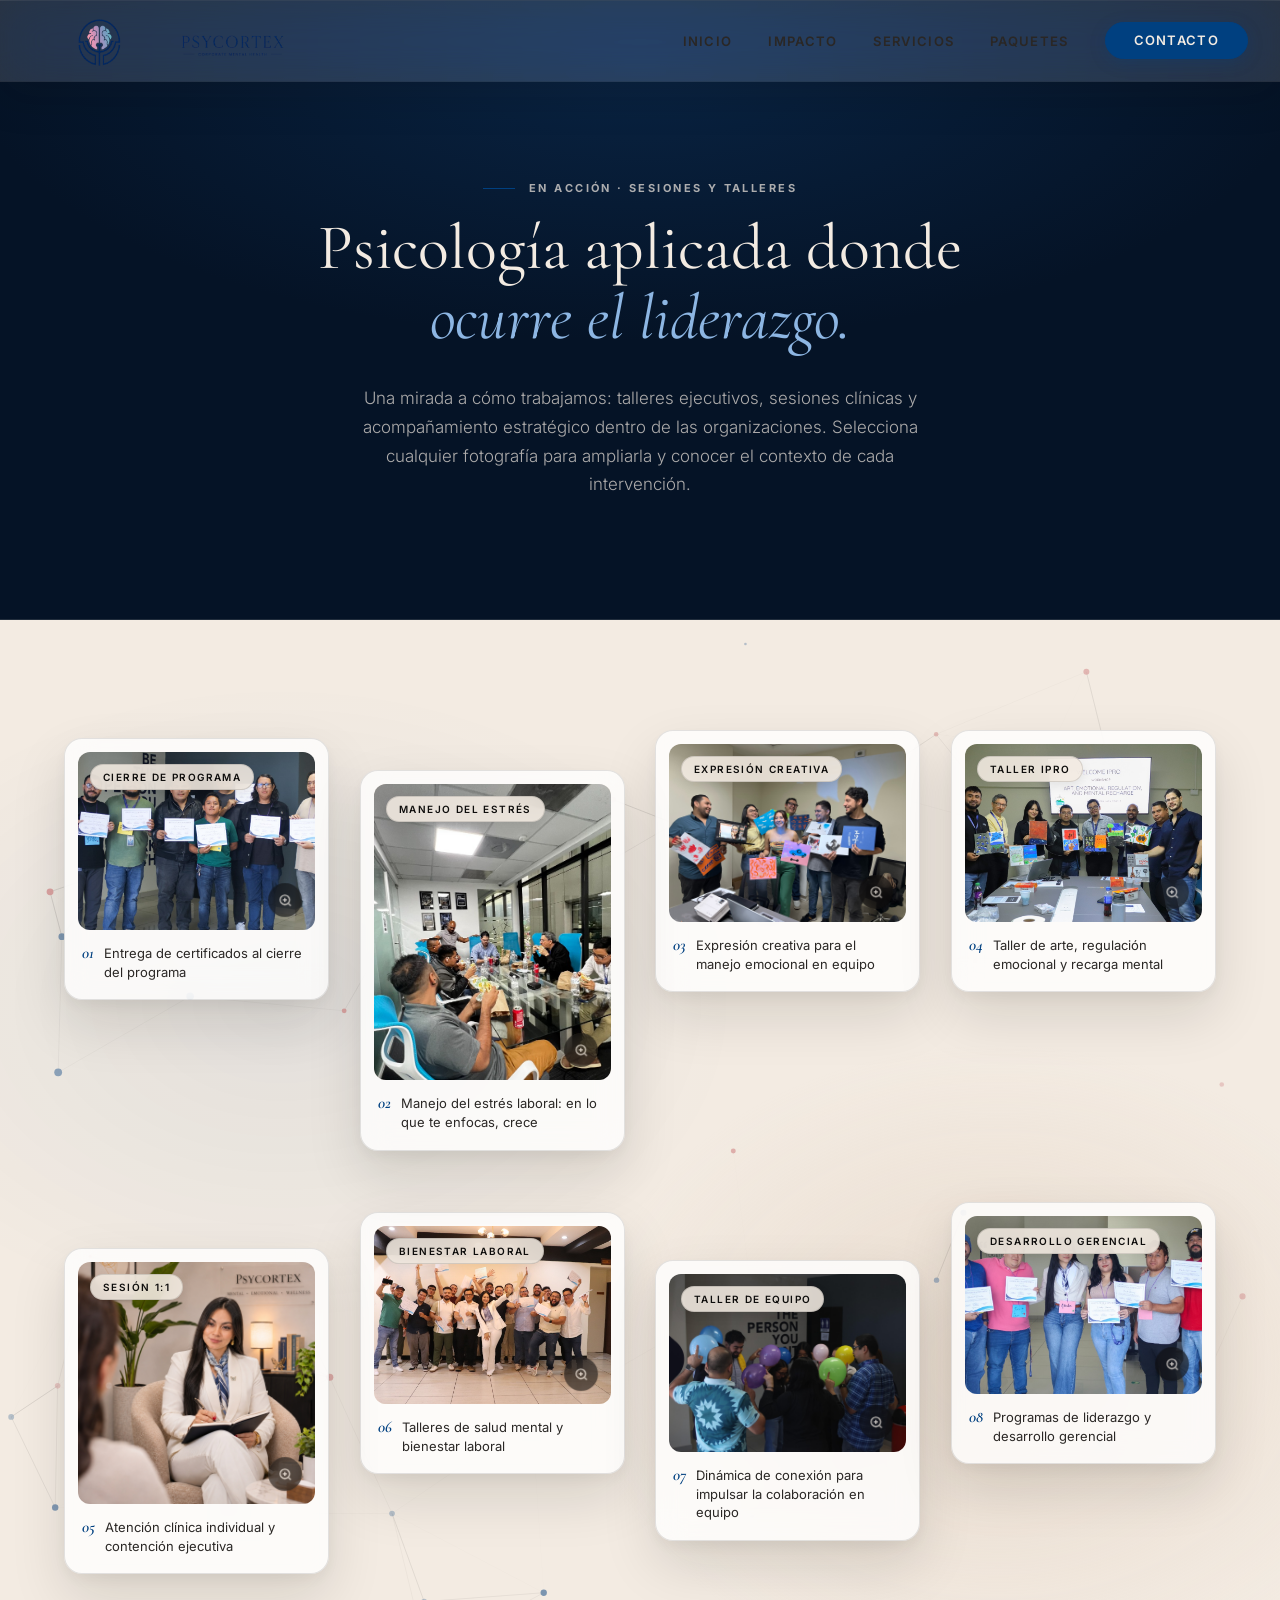
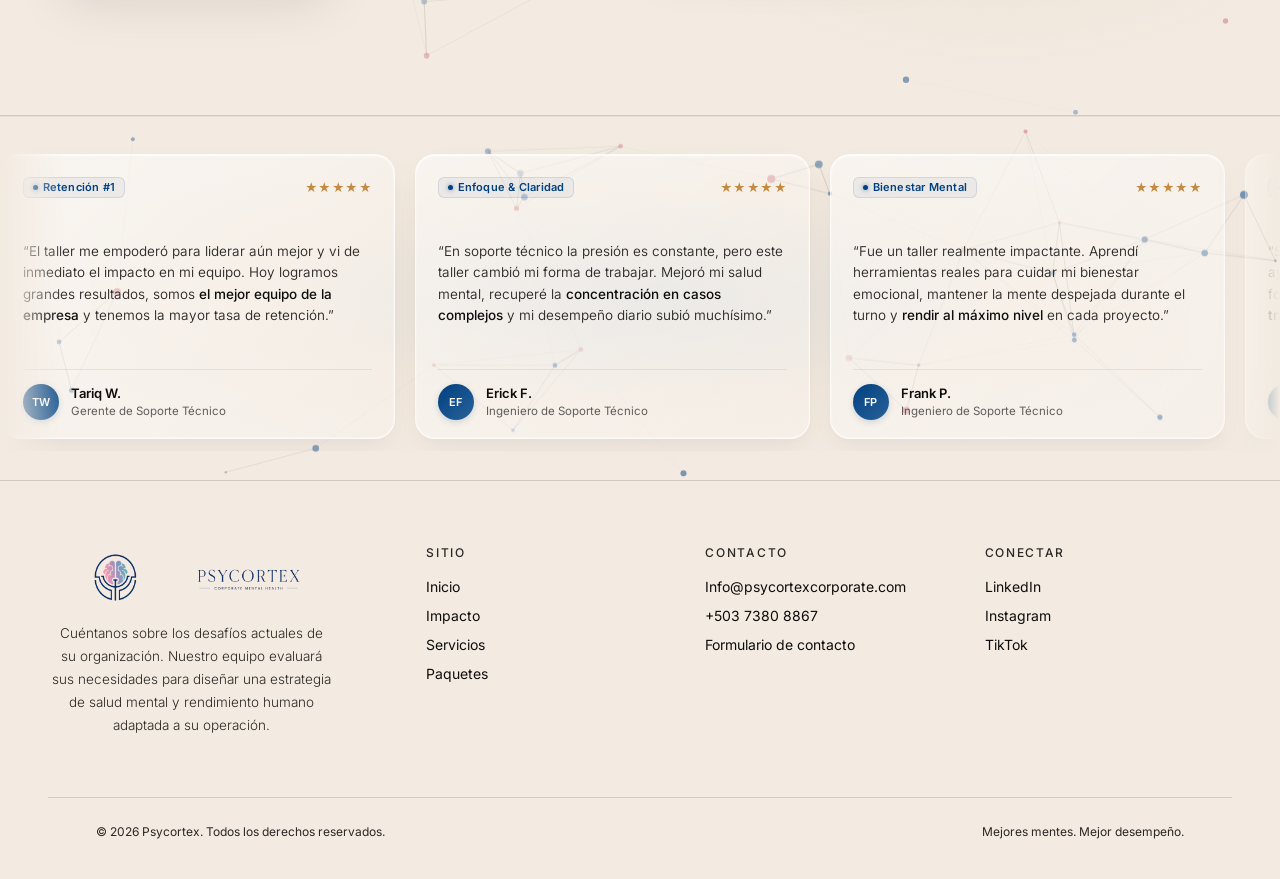
==== commit 2995ba53: "Add Instagram and TikTok footer links across all pages" ====
--- a/about.html
+++ b/about.html
@@ -596,8 +596,8 @@
       <div class="footer-col">
         <h5>Conectar</h5>
         <a href="#">LinkedIn</a>
-        <a href="#">Instagram</a>
-        <a href="#">TikTok</a>
+        <a href="https://www.instagram.com/corporate.psycortex?xtok=cmc1MXhjeWMzaGlu" target="_blank" rel="noopener noreferrer">Instagram</a>
+        <a href="https://www.tiktok.com/@pyscortex.corporate" target="_blank" rel="noopener noreferrer">TikTok</a>
       </div>
     </div>
   <div class="footer-bottom wrap">
--- a/assets/css/style.css
+++ b/assets/css/style.css
@@ -243,9 +243,9 @@
 
   .hero-sub{
     margin-top:30px;
-    max-width:560px;
-    font-size:18px;
-    line-height:1.7;
+    max-width:600px;
+    font-size:19px;
+    line-height:1.68;
     color:var(--ink-soft);
     font-weight:300;
     opacity:0;
@@ -1798,7 +1798,7 @@
     }
 
     .hero-sub {
-      font-size: 15px !important;
+      font-size: 15.75px !important;
       line-height: 1.65 !important;
       text-align: center !important;
       max-width: 100% !important;
@@ -2994,9 +2994,9 @@
   }
 
   .hero-sub {
-    max-width: 520px !important;
-    font-size: 17px !important;
-    line-height: 1.7 !important;
+    max-width: 580px !important;
+    font-size: 18px !important;
+    line-height: 1.68 !important;
     margin-top: 26px !important;
     text-align: left !important;
   }
@@ -3168,10 +3168,10 @@
     line-height: 1.15 !important;
   }
   .hero-sub {
-    font-size: clamp(13px, 0.85vw, 18px) !important;
-    max-width: min(560px, 36vw) !important;
+    font-size: clamp(16.2px, 1.125vw, 20.7px) !important;
+    max-width: min(620px, 40vw) !important;
     line-height: 1.65 !important;
-    margin-top: clamp(14px, 2vh, 30px) !important;
+    margin-top: clamp(16px, 2.2vh, 30px) !important;
   }
   .hero-actions {
     margin-top: clamp(20px, 3.8vh, 56px) !important;
